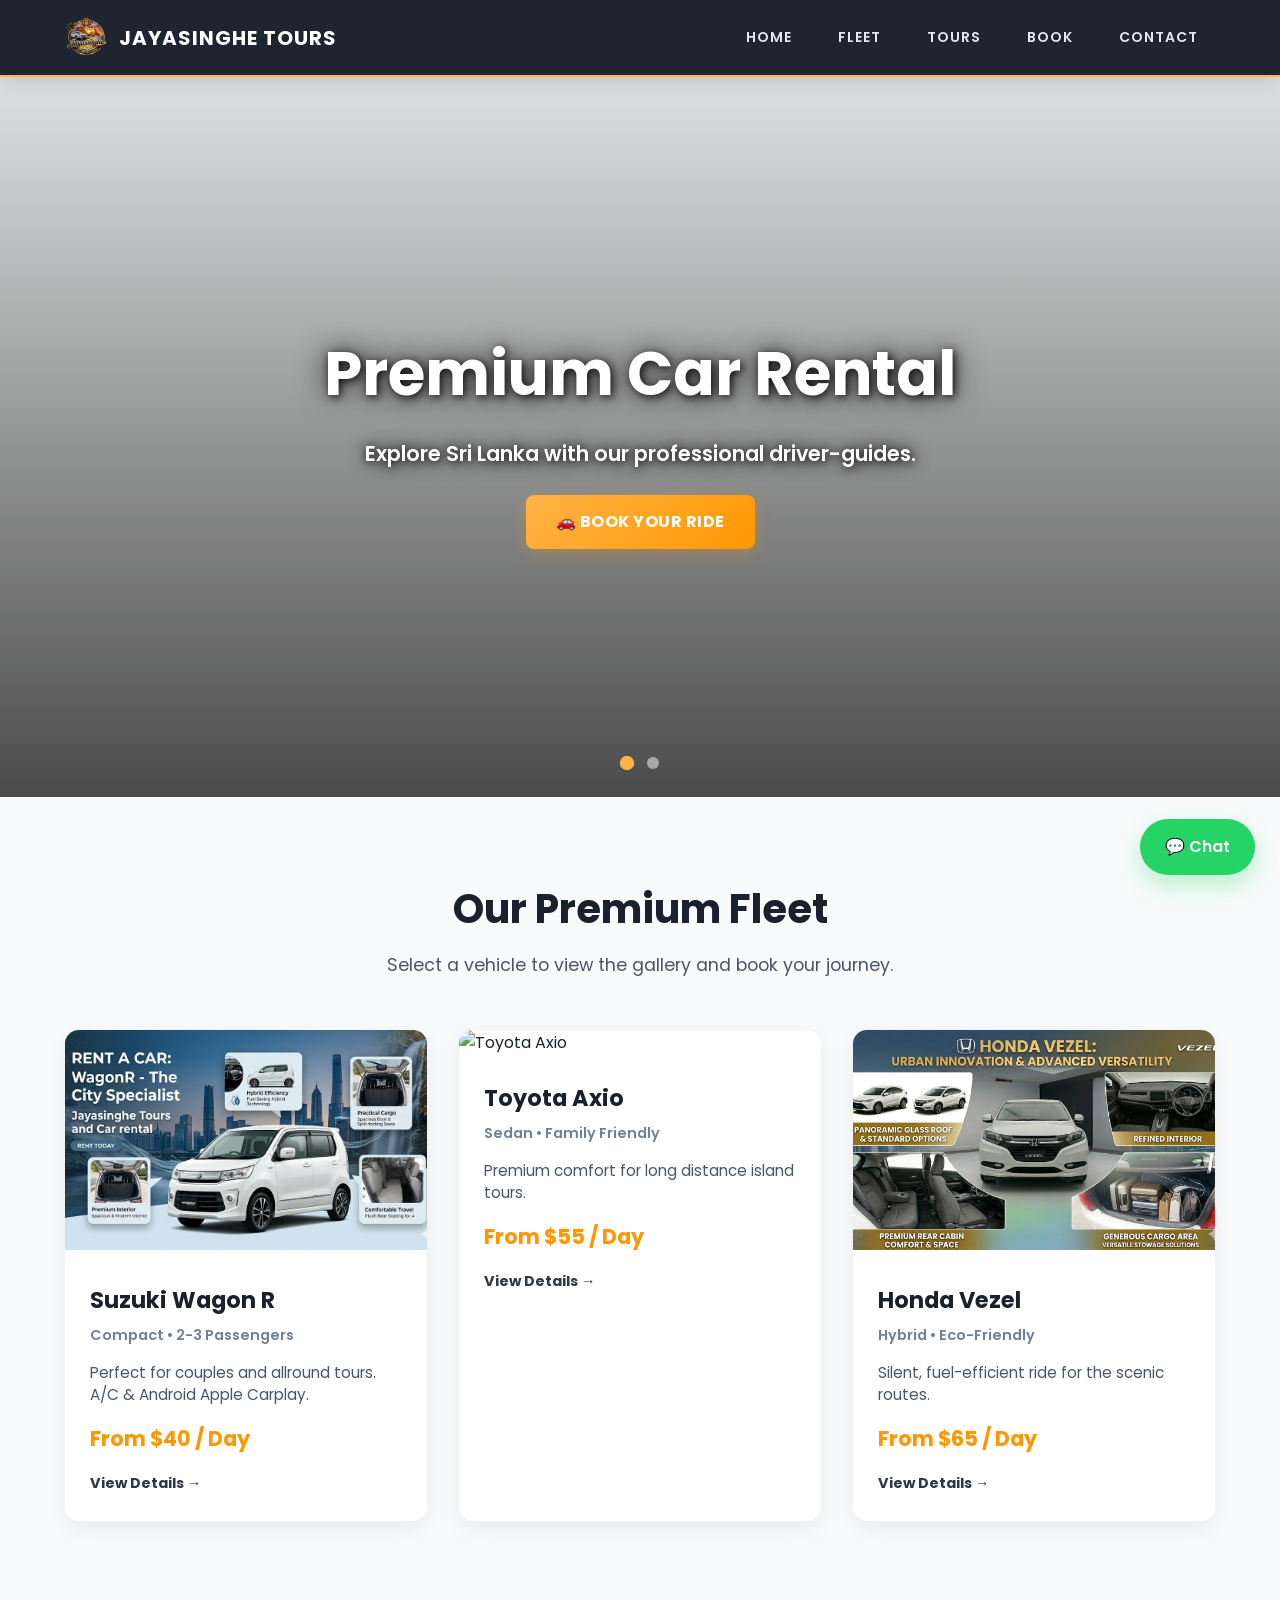
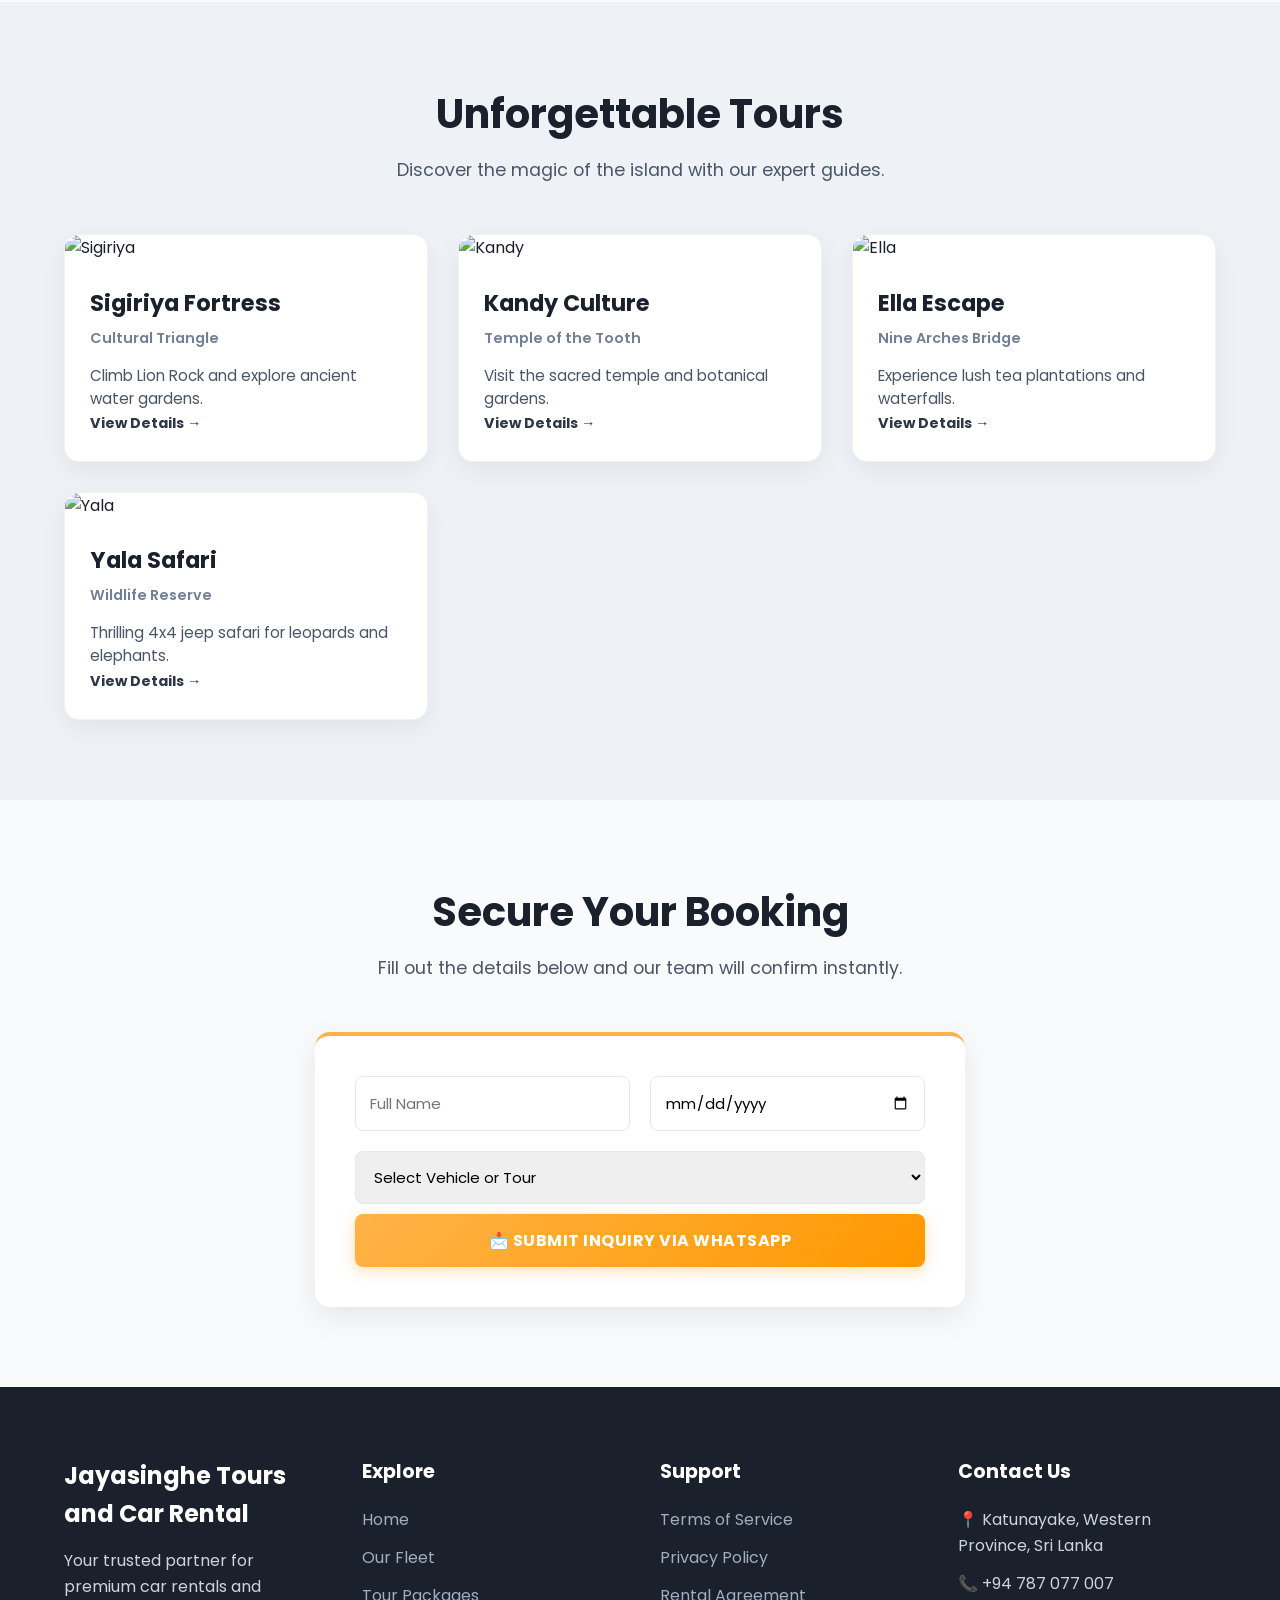
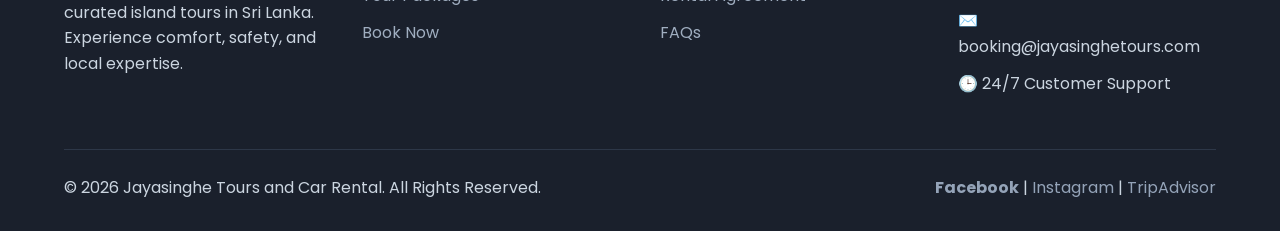
==== index.html @ 0a2d0888 "Update index.html" ====
<!DOCTYPE html>
<html lang="en">

<head>
  <meta charset="UTF-8">
  <meta name="viewport" content="width=device-width, initial-scale=1.0">
  <meta name="keywords" content="Car rental, Rent a Car Srilanka, Sri Lanka car rental, tours, Sigiriya, Kandy, Ella">
  <meta name="author" content="Jayasinghe Tours and Car Rental">
  <meta name="robots" content="index, follow">
  <meta property="og:title" content="Jayasinghe Tours and Car Rental | Premium Service">
  <meta property="og:image" content="https://jayasinghetours.github.io/logo.png">
  <meta name="description" content="Jayasinghe Tours and Car Rental. Premium cars with driver in Sri Lanka.">
  <title>Jayasinghe Tours and Car Rental | Sri Lanka</title>
  <link rel="stylesheet" href="style.css">
  <link rel="preconnect" href="https://fonts.googleapis.com">
  <link rel="preconnect" href="https://fonts.gstatic.com" crossorigin>
  <link href="https://fonts.googleapis.com/css2?family=Poppins:wght@300;400;600;700&display=swap" rel="stylesheet">
  <link rel="preload" as="image" href="Carrentalbanner.webp">
  <link rel="icon" type="image/png" href="fav.png">
</head>

<body>

  <div id="preloader">
    <div class="loader-content">
      <div class="spinner"></div>
      <h1 class="welcome-text">Welcome to Jayasinghe Tours</h1>
    </div>
  </div>

  <nav class="navbar">
    <div class="navbar-brand">
      <img src="logo.png" alt="Jayasinghe Tours Logo">
      <h2>Jayasinghe Tours</h2>
    </div>
    <div class="hamburger" id="hamburger">
      <span></span>
      <span></span>
      <span></span>
    </div>
    <div class="nav-links" id="nav-links">
      <a href="#">Home</a>
      <a href="#cars">Fleet</a>
      <a href="#tours">Tours</a>
      <a href="#booking">Book</a>
      <a href="#contact">Contact</a>
    </div>
  </nav>

  <header class="hero-slider">
    <div class="slide active-slide"
      style="background-image: url('https://www.jayasinghetours.com/Carrentalbanner.webp');">
      <div class="slide-content">
        <h1>Premium Car Rental</h1>
        <p>Explore Sri Lanka with our professional driver-guides.</p>
        <a href="#booking" class="hero-btn">🚗 Book Your Ride</a>
      </div>
    </div>
    <div class="slide" style="background-image: url('banner1.webp');">
      <div class="slide-content">
        <h1>Unforgettable Tours</h1>
        <p>Sigiriya, Kandy, Ella & Yala Safaris</p>
        <a href="#tours" class="hero-btn">🏝️ View Tours</a>
      </div>
    </div>
    <div class="dots-container">
      <span class="dot active-dot" onclick="currentSlide(0)"></span>
      <span class="dot" onclick="currentSlide(1)"></span>
    </div>
  </header>

  <section class="section" id="cars">
    <div class="section-header reveal">
      <h2>Our Premium Fleet</h2>
      <p>Select a vehicle to view the gallery and book your journey.</p>
    </div>

    <div class="cards-grid">
      <div class="horizontal-card reveal" onclick="openModal('wagonr')">
        <img src="wagon r.jpg" alt="Suzuki Wagon R" loading="lazy">
        <div class="card-content">
          <h3>Suzuki Wagon R</h3>
          <p class="subtitle">Compact • 2-3 Passengers</p>
          <p class="desc">Perfect for couples and allround tours. A/C & Android Apple Carplay.</p>
          <div class="price">From $40 / Day</div>
          <span class="view-btn">View Details &rarr;</span>
        </div>
      </div>

      <div class="horizontal-card reveal" onclick="openModal('axio')">
        <img src="axio.jpg" alt="Toyota Axio" loading="lazy">
        <div class="card-content">
          <h3>Toyota Axio</h3>
          <p class="subtitle">Sedan • Family Friendly</p>
          <p class="desc">Premium comfort for long distance island tours.</p>
          <div class="price">From $55 / Day</div>
          <span class="view-btn">View Details &rarr;</span>
        </div>
      </div>

      <div class="horizontal-card reveal" onclick="openModal('vezel')">
        <img src="1774208756238.webp" alt="Honda Vezel" loading="lazy">
        <div class="card-content">
          <h3>Honda Vezel</h3>
          <p class="subtitle">Hybrid • Eco-Friendly</p>
          <p class="desc">Silent, fuel-efficient ride for the scenic routes.</p>
          <div class="price">From $65 / Day</div>
          <span class="view-btn">View Details &rarr;</span>
        </div>
      </div>
    </div>
  </section>

  <section class="section" id="tours" style="background: #eef2f7;">
    <div class="section-header reveal">
      <h2>Unforgettable Tours</h2>
      <p>Discover the magic of the island with our expert guides.</p>
    </div>

    <div class="cards-grid">
      <div class="horizontal-card reveal" onclick="openModal('sigiriya')">
        <img src="https://images.unsplash.com/photo-1588598198321-97368dcf0456?q=80&w=800&auto=format&fit=crop"
          alt="Sigiriya">
        <div class="card-content">
          <h3>Sigiriya Fortress</h3>
          <p class="subtitle">Cultural Triangle</p>
          <p class="desc">Climb Lion Rock and explore ancient water gardens.</p>
          <span class="view-btn">View Details &rarr;</span>
        </div>
      </div>

      <div class="horizontal-card reveal" onclick="openModal('kandy')">
        <img src="https://images.unsplash.com/photo-1587595431973-160d0d94add1?q=80&w=800&auto=format&fit=crop"
          alt="Kandy">
        <div class="card-content">
          <h3>Kandy Culture</h3>
          <p class="subtitle">Temple of the Tooth</p>
          <p class="desc">Visit the sacred temple and botanical gardens.</p>
          <span class="view-btn">View Details &rarr;</span>
        </div>
      </div>

      <div class="horizontal-card reveal" onclick="openModal('ella')">
        <img src="https://images.unsplash.com/photo-1552465011-b4e21bf6e79a?q=80&w=800&auto=format&fit=crop" alt="Ella" loading="lazy">
        <div class="card-content">
          <h3>Ella Escape</h3>
          <p class="subtitle">Nine Arches Bridge</p>
          <p class="desc">Experience lush tea plantations and waterfalls.</p>
          <span class="view-btn">View Details &rarr;</span>
        </div>
      </div>

      <div class="horizontal-card reveal" onclick="openModal('yala')">
        <img src="https://images.unsplash.com/photo-1544181093-c712fbca8073?q=80&w=800&auto=format&fit=crop" alt="Yala" loading="lazy">
        <div class="card-content">
          <h3>Yala Safari</h3>
          <p class="subtitle">Wildlife Reserve</p>
          <p class="desc">Thrilling 4x4 jeep safari for leopards and elephants.</p>
          <span class="view-btn">View Details &rarr;</span>
        </div>
      </div>
    </div>
  </section>

  <section class="section" id="booking">
    <div class="section-header reveal">
      <h2>Secure Your Booking</h2>
      <p>Fill out the details below and our team will confirm instantly.</p>
    </div>
    <div class="booking-card reveal">
      <form id="bookingForm" onsubmit="sendBooking(event)">
        <div class="form-row">
          <input type="text" id="name" placeholder="Full Name" required>
          <input type="date" id="date" required>
        </div>
        <select id="service" required>
          <option value="" disabled selected>Select Vehicle or Tour</option>
          <optgroup label="Car Rental">
            <option value="Wagon R">Suzuki Wagon R</option>
            <option value="Axio">Toyota Axio</option>
            <option value="Vezel">Honda Vezel</option>
          </optgroup>
          <optgroup label="Tour Packages">
            <option value="Sigiriya">Sigiriya Day Tour</option>
            <option value="Kandy">Kandy Cultural Tour</option>
            <option value="Ella">Ella Scenic Tour</option>
            <option value="Yala">Yala Safari Package</option>
          </optgroup>
          <optgroup label="Custom Tours">
            <option value="Custom">Send your own itinerary</option>
          </optgroup>
        </select>
        <button type="submit" class="btn-submit">📩 Submit Inquiry via WhatsApp</button>
      </form>
    </div>
  </section>

  <footer class="premium-footer" id="contact">
    <div class="footer-grid">
      <div class="footer-brand">
        <h3>Jayasinghe Tours and Car Rental</h3>
        <p>Your trusted partner for premium car rentals and curated island tours in Sri Lanka. Experience comfort,
          safety, and local expertise.</p>
        <!-- <p style="margin-top: 15px; font-weight: bold; color: #ffb347;">✓ Tourist Board Approved</p> -->
      </div>

      <div class="footer-links">
        <h3>Explore</h3>
        <ul>
          <li><a href="#">Home</a></li>
          <li><a href="#cars">Our Fleet</a></li>
          <li><a href="#tours">Tour Packages</a></li>
          <li><a href="#booking">Book Now</a></li>
        </ul>
      </div>

      <div class="footer-links">
        <h3>Support</h3>
        <ul>
          <li><a href="terms.html">Terms of Service</a></li>
          <li><a href="privacy.html">Privacy Policy</a></li>
          <li><a href="rental-agreement.html">Rental Agreement</a></li>
          <li><a href="faq.html">FAQs</a></li>
        </ul>
      </div>

      <div class="footer-contact">
        <h3>Contact Us</h3>
        <ul>
          <li>📍 Katunayake, Western Province, Sri Lanka</li>
          <li>📞 +94 787 077 007</li>
          <li>✉️ booking@jayasinghetours.com</li>
          <li>🕒 24/7 Customer Support</li>
        </ul>
      </div>
    </div>

    <div class="footer-bottom">
      <div class="copyright">&copy; 2026 Jayasinghe Tours and Car Rental. All Rights Reserved.</div>
      <div class="social-links">
        <a href="https://www.facebook.com/JayasingheTour/" target="_blank" rel="noopener noreferrer"
          style="color:#94a3b8; text-decoration:none; font-weight:bold;">Facebook</a> |
        <a href="#" style="color:#94a3b8; text-decoration:none;">Instagram</a> |
        <a href="#" style="color:#94a3b8; text-decoration:none;">TripAdvisor</a>
      </div>
    </div>
  </footer>

  <div id="wagonr" class="modal">
    <div class="modal-content">
      <span class="close" onclick="closeModal('wagonr')">&times;</span>
      <div class="modal-slider">
        <div class="modal-track" id="track-wagonr">
           <img src="wagonr1.jpg" alt="Wagon R Side" loading="lazy">
          <img src="wagon r.jpg" alt="Wagon R Front" loading="lazy">
          <img src="wagonr01.jpg" alt="Wagon R Side" loading="lazy">
          <img src="https://images.unsplash.com/photo-1609521263047-f8f2052933a4?q=80&w=800&auto=format&fit=crop"
            alt="Wagon R Interior">
        </div>
        <button class="slider-btn left" onclick="moveModalGallery('wagonr', -1)">&#10094;</button>
        <button class="slider-btn right" onclick="moveModalGallery('wagonr', 1)">&#10095;</button>
      </div>
      <h2>Suzuki Wagon R</h2>
      <ul class="modal-features">
        <li>🛣️ <strong>Unlimited Mileage</strong></li>
        <li>🛡️ <strong>Safety Vehicle</strong> (A/C, Airbags)</li>
        <li>👥 <strong>Ideal for 2 Persons</strong></li>
        <li>🧳 <strong>Space for 2-3 Luggage bags</strong></li>
        <li>👨‍✈️ <strong>Android auto and Apple carplay Support</strong></li>
      </ul>
      <a href="https://wa.me/94787077007?text=Hi,%20I%20want%20to%20book%20the%20Suzuki%20Wagon%20R"
        class="hero-btn">Book on WhatsApp</a>
    </div>
  </div>

  <div id="axio" class="modal">
    <div class="modal-content">
      <span class="close" onclick="closeModal('axio')">&times;</span>
      <div class="modal-slider">
        <div class="modal-track" id="track-axio">
          <img src="axio.jpg" alt="Axio Front" loading="lazy">
          <img src="https://images.unsplash.com/photo-1621021544264-0218d6e9ae29?q=80&w=800&auto=format&fit=crop"
            alt="Axio Side">
        </div>
        <button class="slider-btn left" onclick="moveModalGallery('axio', -1)">&#10094;</button>
        <button class="slider-btn right" onclick="moveModalGallery('axio', 1)">&#10095;</button>
      </div>
      <h2>Toyota Axio</h2>
      <ul class="modal-features">
        <li>🛣️ <strong>Unlimited Mileage</strong></li>
        <li>❄️ <strong>Premium Sedan Comfort</strong></li>
        <li>👥 <strong>Ideal for 3-4 Persons</strong></li>
        <li>🧳 <strong>Space for 3-4 Luggage bags</strong></li>
        <li>👨‍✈️ <strong>Blutooth Music Player Included</strong></li>
      </ul>
      <a href="https://wa.me/94787077007?text=Hi,%20I%20want%20to%20book%20the%20Toyota%20Axio" class="hero-btn">Book on
        WhatsApp</a>
    </div>
  </div>

  <div id="vezel" class="modal">
    <div class="modal-content">
      <span class="close" onclick="closeModal('vezel')">&times;</span>
      <div class="modal-slider">
        <div class="modal-track" id="track-vezel">
          <img src="1774208756238.webp" alt="Vezel Front" loading="lazy">
        </div>
        <button class="slider-btn left" onclick="moveModalGallery('vezel', -1)">&#10094;</button>
        <button class="slider-btn right" onclick="moveModalGallery('vezel', 1)">&#10095;</button>
      </div>
      <h2>Honda Vezel Hybrid</h2>
      <ul class="modal-features">
        <li>🛣️ <strong>Unlimited Mileage</strong></li>
        <li>🌱 <strong>Eco-Friendly Hybrid Technology</strong></li>
        <li>👥 <strong>Ideal for 2-3 Persons</strong></li>
        <li>🧳 <strong>Space for 2-3 Luggage bags</strong></li>
        <li>👨‍✈️ <strong>English-Speaking Driver Included</strong></li>
      </ul>
      <a href="https://wa.me/94787077007?text=Hi,%20I%20want%20to%20book%20the%20Honda%20Vezel" class="hero-btn">Book on WhatsApp</a>
    </div>
  </div>

  <div id="sigiriya" class="modal">
    <div class="modal-content">
      <span class="close" onclick="closeModal('sigiriya')">&times;</span>
      <div class="modal-slider">
        <div class="modal-track" id="track-sigiriya">
          <img src="https://images.unsplash.com/photo-1588598198321-97368dcf0456?q=80&w=800&auto=format&fit=crop"
            alt="Sigiriya Rock">
          <img src="https://images.unsplash.com/photo-1591002600495-7f5c6c2b6c0d?q=80&w=800&auto=format&fit=crop"
            alt="Sigiriya View">
        </div>
        <button class="slider-btn left" onclick="moveModalGallery('sigiriya', -1)">&#10094;</button>
        <button class="slider-btn right" onclick="moveModalGallery('sigiriya', 1)">&#10095;</button>
      </div>
      <h2>Sigiriya Fortress Tour</h2>
      <ul class="modal-features">
        <li>🧗‍♂️ <strong>Climb the ancient Lion Rock</strong></li>
        <li>🏛️ <strong>Explore the Royal Water Gardens</strong></li>
        <li>🚙 <strong>Comfortable A/C Transport</strong></li>
        <li>🗺️ <strong>Local Guide Assistance</strong></li>
        <li>💧 <strong>Complimentary Bottled Water</strong></li>
      </ul>
      <a href="https://wa.me/94787077007?text=Hi,%20I%20want%20to%20book%20the%20Sigiriya%20Tour"
        class="hero-btn">Inquire on WhatsApp</a>
    </div>
  </div>

  <div id="kandy" class="modal">
    <div class="modal-content">
      <span class="close" onclick="closeModal('kandy')">&times;</span>
      <div class="modal-slider">
        <div class="modal-track" id="track-kandy">
          <img src="https://images.unsplash.com/photo-1587595431973-160d0d94add1?q=80&w=800&auto=format&fit=crop"
            alt="Kandy Temple">
          <img src="https://images.unsplash.com/photo-1623931233765-8c3d5ad6b815?q=80&w=800&auto=format&fit=crop"
            alt="Kandy Dance">
        </div>
        <button class="slider-btn left" onclick="moveModalGallery('kandy', -1)">&#10094;</button>
        <button class="slider-btn right" onclick="moveModalGallery('kandy', 1)">&#10095;</button>
      </div>
      <h2>Kandy Cultural Tour</h2>
      <ul class="modal-features">
        <li>🛕 <strong>Visit Temple of the Tooth Relic</strong></li>
        <li>🌳 <strong>Peradeniya Botanical Gardens</strong></li>
        <li>🎭 <strong>Traditional Fire & Dance Show</strong></li>
        <li>🚙 <strong>Comfortable A/C Transport</strong></li>
        <li>📸 <strong>Scenic Viewpoint Stops</strong></li>
      </ul>
      <a href="https://wa.me/94787077007?text=Hi,%20I%20want%20to%20book%20the%20Kandy%20Tour" class="hero-btn">Inquire
        on WhatsApp</a>
    </div>
  </div>

  <div id="ella" class="modal">
    <div class="modal-content">
      <span class="close" onclick="closeModal('ella')">&times;</span>
      <div class="modal-slider">
        <div class="modal-track" id="track-ella">
          <img src="https://images.unsplash.com/photo-1552465011-b4e21bf6e79a?q=80&w=800&auto=format&fit=crop"
            alt="Ella Train">
          <img src="https://images.unsplash.com/photo-1589802829985-817e6a4c1e9f?q=80&w=800&auto=format&fit=crop"
            alt="Ella Tea">
        </div>
        <button class="slider-btn left" onclick="moveModalGallery('ella', -1)">&#10094;</button>
        <button class="slider-btn right" onclick="moveModalGallery('ella', 1)">&#10095;</button>
      </div>
      <h2>Ella Scenic Escape</h2>
      <ul class="modal-features">
        <li>🚂 <strong>Visit the Nine Arches Bridge</strong></li>
        <li>⛰️ <strong>Hike to Little Adam's Peak</strong></li>
        <li>🍃 <strong>Explore Lush Tea Plantations</strong></li>
        <li>🌊 <strong>Stop at Ravana Waterfalls</strong></li>
        <li>🚙 <strong>Comfortable A/C Transport</strong></li>
      </ul>
      <a href="https://wa.me/94787077007?text=Hi,%20I%20want%20to%20book%20the%20Ella%20Tour" class="hero-btn">Inquire
        on WhatsApp</a>
    </div>
  </div>

  <div id="yala" class="modal">
    <div class="modal-content">
      <span class="close" onclick="closeModal('yala')">&times;</span>
      <div class="modal-slider">
        <div class="modal-track" id="track-yala">
          <img src="https://images.unsplash.com/photo-1544181093-c712fbca8073?q=80&w=800&auto=format&fit=crop"
            alt="Yala Leopard">
          <img src="https://images.unsplash.com/photo-1582969352841-5b6b5b5b5b5b?q=80&w=800&auto=format&fit=crop"
            alt="Yala Jeep">
        </div>
        <button class="slider-btn left" onclick="moveModalGallery('yala', -1)">&#10094;</button>
        <button class="slider-btn right" onclick="moveModalGallery('yala', 1)">&#10095;</button>
      </div>
      <h2>Yala Wildlife Safari</h2>
      <ul class="modal-features">
        <li>🐆 <strong>Spot Wild Leopards & Elephants</strong></li>
        <li>🚙 <strong>Private 4x4 Safari Jeep Included</strong></li>
        <li>🧭 <strong>Expert Wildlife Tracker</strong></li>
        <li>🦅 <strong>Perfect for Bird & Nature Photography</strong></li>
        <li>🗺️ <strong>Transport to and from the Park</strong></li>
      </ul>
      <a href="https://wa.me/94787077007?text=Hi,%20I%20want%20to%20book%20the%20Yala%20Safari" class="hero-btn">Inquire
        on WhatsApp</a>
    </div>
  </div>

  <a href="https://wa.me/94787077007" class="whatsapp-float">💬 Chat</a>
  <script src="script.js" defer></script>
</body>

</html>
---- style.css ----
/* ========================================= */
/* 1. GOOGLE FONTS & BASE SETUP              */
/* ========================================= */
@import url('https://fonts.googleapis.com/css2?family=Poppins:wght@300;400;600;700&display=swap');

* { 
    box-sizing: border-box; 
    margin: 0; 
    padding: 0; 
    font-family: 'Poppins', sans-serif; 
}
html { scroll-behavior: smooth; }
body { background: #f9fafb; color: #1a202c; line-height: 1.6; }

/* ========================================= */
/* 2. PRELOADER                              */
/* ========================================= */
#preloader { position: fixed; top: 0; left: 0; width: 100%; height: 100%; background: #ffffff; display: flex; justify-content: center; align-items: center; z-index: 9999; transition: opacity 0.5s ease; pointer-events: none; }
.spinner { width: 50px; height: 50px; border: 5px solid #f3f3f3; border-top: 5px solid #ffb347; border-radius: 50%; animation: spin 1s linear infinite; margin: 0 auto; }
.welcome-text { color: #1a202c; font-size: 24px; margin-top: 20px; animation: pulse 1.5s infinite; text-align: center; font-weight: 600; }
@keyframes spin { 0% { transform: rotate(0deg); } 100% { transform: rotate(360deg); } }
@keyframes pulse { 0% { opacity: 0.6; } 50% { opacity: 1; } 100% { opacity: 0.6; } }

/* ========================================= */
/* 3. PREMIUM NAVBAR                         */
/* ========================================= */
.navbar {
    display: flex; justify-content: space-between; align-items: center; 
    background: rgba(26, 32, 44, 0.98); 
    backdrop-filter: blur(10px);
    box-shadow: 0 4px 20px rgba(0,0,0,0.15);
    padding: 15px 5%;
    border-bottom: 2px solid #ffb347;
    position: sticky; top: 0; z-index: 1000;
}
.navbar-brand { display: flex; align-items: center; gap: 10px; }
.navbar-brand img { height: 45px; }
.navbar-brand h2 { font-size: 20px; color: #ffffff; letter-spacing: 1px; text-transform: uppercase; }
.nav-links { display: flex; align-items: center; }
.nav-links a {
    color: #e2e8f0; font-weight: 600; text-transform: uppercase; font-size: 14px; letter-spacing: 1px;
    padding: 8px 18px; border-radius: 20px; text-decoration: none; margin-left: 10px; transition: all 0.3s ease;
}
.nav-links a:hover {
    color: #1a202c; background: #ffb347; transform: translateY(-2px); box-shadow: 0 4px 10px rgba(255, 179, 71, 0.4);
}
.hamburger { display: none; cursor: pointer; }
.hamburger span { display: block; width: 25px; height: 3px; background: #ffffff; margin: 5px 0; transition: 0.3s; }

/* ========================================= */
/* 4. HERO SLIDER & TEXT EFFECT              */
/* ========================================= */
.hero-slider { height: 80vh; position: relative; overflow: hidden; }
.slide { position: absolute; width: 100%; height: 100%; background-size: cover; background-position: center; display: flex; align-items: center; justify-content: center; opacity: 0; transition: opacity 1s ease-in-out; }
.active-slide { opacity: 1; z-index: 1; }

/* Dark gradient from bottom so text is readable without a box */
.slide::before {
    content: ""; position: absolute; top: 0; left: 0; width: 100%; height: 100%;
    background: linear-gradient(to bottom, rgba(0,0,0,0.1) 0%, rgba(0,0,0,0.7) 100%);
    z-index: 0;
}

.slide-content { text-align: center; color: #fff; width: 100%; padding: 0 20px; z-index: 2; position: relative; }
.slide-content h1 { font-size: 3.8rem; font-weight: 700; margin-bottom: 15px; text-shadow: 2px 2px 10px rgba(0,0,0,0.9), 0 0 30px rgba(0,0,0,0.8); }
.slide-content p { font-size: 1.3rem; font-weight: 600; margin-bottom: 25px; text-shadow: 1px 1px 8px rgba(0,0,0,0.9), 0 0 20px rgba(0,0,0,0.8); }

.dots-container { position: absolute; bottom: 20px; width: 100%; text-align: center; z-index: 10; }
.dot { display: inline-block; width: 12px; height: 12px; margin: 0 5px; background: rgba(255,255,255,0.5); border-radius: 50%; cursor: pointer; transition: 0.3s; }
.active-dot { background: #ffb347; transform: scale(1.2); }

/* Premium Buttons */
.hero-btn, .btn-submit {
    display: inline-block; padding: 14px 30px; border-radius: 8px; font-weight: 700; text-decoration: none; cursor: pointer;
    background: linear-gradient(135deg, #ffb347 0%, #ff9800 100%);
    box-shadow: 0 4px 15px rgba(255, 152, 0, 0.3); border: none; color: #fff; transition: all 0.3s ease; text-transform: uppercase; letter-spacing: 0.5px;
}
.hero-btn:hover, .btn-submit:hover { transform: scale(1.05) translateY(-2px); box-shadow: 0 8px 25px rgba(255, 152, 0, 0.5); }

/* ========================================= */
/* 5. SECTIONS & CARDS                       */
/* ========================================= */
.section { padding: 80px 5%; }
.section-header { text-align: center; margin-bottom: 50px; }
.section-header h2 { font-size: 2.5rem; color: #1a202c; margin-bottom: 10px; }
.section-header p { color: #4a5568; font-size: 1.1rem; }

.cards-grid { display: grid; grid-template-columns: repeat(auto-fit, minmax(300px, 1fr)); gap: 30px; }
.horizontal-card { 
    background: #fff; border-radius: 15px; overflow: hidden; cursor: pointer;
    border: 1px solid rgba(0,0,0,0.05); box-shadow: 0 8px 25px rgba(0,0,0,0.06);
    transition: all 0.4s cubic-bezier(0.175, 0.885, 0.32, 1.275);
}
.horizontal-card:hover { transform: translateY(-12px); box-shadow: 0 15px 35px rgba(255, 179, 71, 0.15); border-color: #ffb347; }
.horizontal-card img { width: 100%; height: 220px; object-fit: cover; }
.card-content { padding: 25px; }
.card-content h3 { font-size: 1.4rem; color: #1a202c; margin-bottom: 5px; }
.subtitle { color: #718096; font-size: 0.9rem; margin-bottom: 15px; font-weight: 600; }
.desc { color: #4a5568; font-size: 0.95rem; line-height: 1.5; }
.price { color: #ff9800; font-weight: 700; font-size: 1.3rem; margin: 15px 0; }
.view-btn { display: inline-block; color: #2d3748; font-weight: 700; font-size: 0.9rem; transition: 0.3s; }
.horizontal-card:hover .view-btn { color: #ff9800; padding-left: 5px; }

/* ========================================= */
/* 6. BOOKING FORM & FOOTER                  */
/* ========================================= */
.booking-card { background: #fff; padding: 40px; border-radius: 15px; box-shadow: 0 10px 30px rgba(0,0,0,0.08); max-width: 650px; margin: 0 auto; border-top: 4px solid #ffb347; }
.form-row { display: grid; grid-template-columns: 1fr 1fr; gap: 20px; margin-bottom: 20px; }
input, select { width: 100%; padding: 14px; border: 1px solid #e2e8f0; border-radius: 8px; font-size: 15px; outline: none; transition: 0.3s; }
input:focus, select:focus { border-color: #ffb347; box-shadow: 0 0 0 3px rgba(255,179,71,0.2); }
.btn-submit { width: 100%; margin-top: 10px; font-size: 16px; }

.premium-footer { background: #1a202c; color: #cbd5e0; padding: 70px 5% 30px; }
.footer-grid { display: grid; grid-template-columns: repeat(auto-fit, minmax(250px, 1fr)); gap: 40px; margin-bottom: 40px; }
.footer-brand h3 { color: #fff; font-size: 1.5rem; margin-bottom: 15px; }
.footer-links h3, .footer-contact h3 { color: #fff; margin-bottom: 20px; font-size: 1.2rem; }
.footer-links ul, .footer-contact ul { list-style: none; }
.footer-links li, .footer-contact li { margin-bottom: 12px; }
.footer-links a { color: #a0aec0; text-decoration: none; transition: 0.3s; }
.footer-links a:hover { color: #ffb347; padding-left: 5px; }
.footer-bottom { border-top: 1px solid #2d3748; padding-top: 25px; display: flex; justify-content: space-between; align-items: center; flex-wrap: wrap; }

/* ========================================= */
/* 7. MODALS (POPUPS)                        */
/* ========================================= */
.modal { display: none; position: fixed; z-index: 2000; top: 0; left: 0; width: 100%; height: 100%; background: rgba(15, 23, 42, 0.9); overflow-y: auto; backdrop-filter: blur(5px); }
.modal-content { background: #fff; margin: 5% auto; padding: 30px; width: 90%; max-width: 800px; border-radius: 20px; position: relative; box-shadow: 0 25px 50px -12px rgba(0, 0, 0, 0.5); }
.close { position: absolute; right: 25px; top: 15px; font-size: 35px; font-weight: bold; cursor: pointer; z-index: 100; color: #4a5568; transition: 0.3s; }
.close:hover { color: #e53e3e; transform: scale(1.1); }
.modal-slider { position: relative; overflow: hidden; margin-bottom: 25px; border-radius: 12px; }
.modal-track { display: flex; transition: transform 0.4s ease-in-out; }
.modal-track img { width: 100%; flex-shrink: 0; object-fit: cover; max-height: 450px; border-radius: 12px; }
.slider-btn { position: absolute; top: 50%; transform: translateY(-50%); background: rgba(0,0,0,0.6); color: white; border: none; padding: 15px 20px; cursor: pointer; font-size: 20px; border-radius: 50%; z-index: 10; transition: 0.3s; backdrop-filter: blur(4px); }
.slider-btn.left { left: 15px; }
.slider-btn.right { right: 15px; }
.slider-btn:hover { background: #ffb347; }
.modal h2 { font-size: 2rem; color: #1a202c; margin-bottom: 15px; }
.modal-features { list-style: none; margin: 20px 0 30px 0; }
.modal-features li { margin-bottom: 12px; font-size: 1.1rem; color: #4a5568; display: flex; align-items: center; gap: 10px; }

/* WhatsApp Float */
.whatsapp-float { position: fixed; bottom: 25px; right: 25px; background: #25d366; color: #fff; padding: 15px 25px; border-radius: 50px; text-decoration: none; font-weight: 600; z-index: 1000; box-shadow: 0 10px 25px rgba(37, 211, 102, 0.3); transition: 0.3s; display: flex; align-items: center; gap: 8px; }
.whatsapp-float:hover { transform: translateY(-5px); box-shadow: 0 15px 30px rgba(37, 211, 102, 0.4); }

/* ========================================= */
/* 8. MOBILE RESPONSIVE FIXES                */
/* ========================================= */
@media screen and (max-width: 768px) {
    .hero-slider { height: 60vh; } 
    .slide-content h1 { font-size: 2.2rem; }
    .slide-content p { font-size: 1rem; }
    .navbar-brand h2 { font-size: 16px; }
    .nav-links { display: none; position: absolute; top: 100%; left: 0; width: 100%; background: rgba(26, 32, 44, 0.98); flex-direction: column; text-align: center; padding: 20px 0; border-bottom: 2px solid #ffb347; }
    .nav-links.active { display: flex; }
    .nav-links a { margin: 12px 0; display: inline-block; }
    .hamburger { display: block; }
    .form-row { grid-template-columns: 1fr; }
    .footer-bottom { flex-direction: column; text-align: center; gap: 15px; }
    .section { padding: 50px 5%; }
}


/* Mobile screen (768px වලට අඩු) සඳහා */
@media screen and (max-width: 768px) {
    .hero-slider, .slide {
        height: 300px !important; /* Mobile එකේදී banner එකේ උස අඩු කරන්න */
        background-size: 100% 100%; /* Image එක screen එකට fit වෙන්න */
        background-position: center;
    }

    .slide-content h1 {
        font-size: 1.8rem; /* Mobile එකේදී අකුරු ටිකක් කුඩා කරන්න */
    }

    .slide-content p {
        font-size: 1rem;
    }
}


/* Animations */
.reveal { opacity: 0; transform: translateY(40px); transition: 1s cubic-bezier(0.5, 0, 0, 1); }
.reveal.active { opacity: 1; transform: translateY(0); }
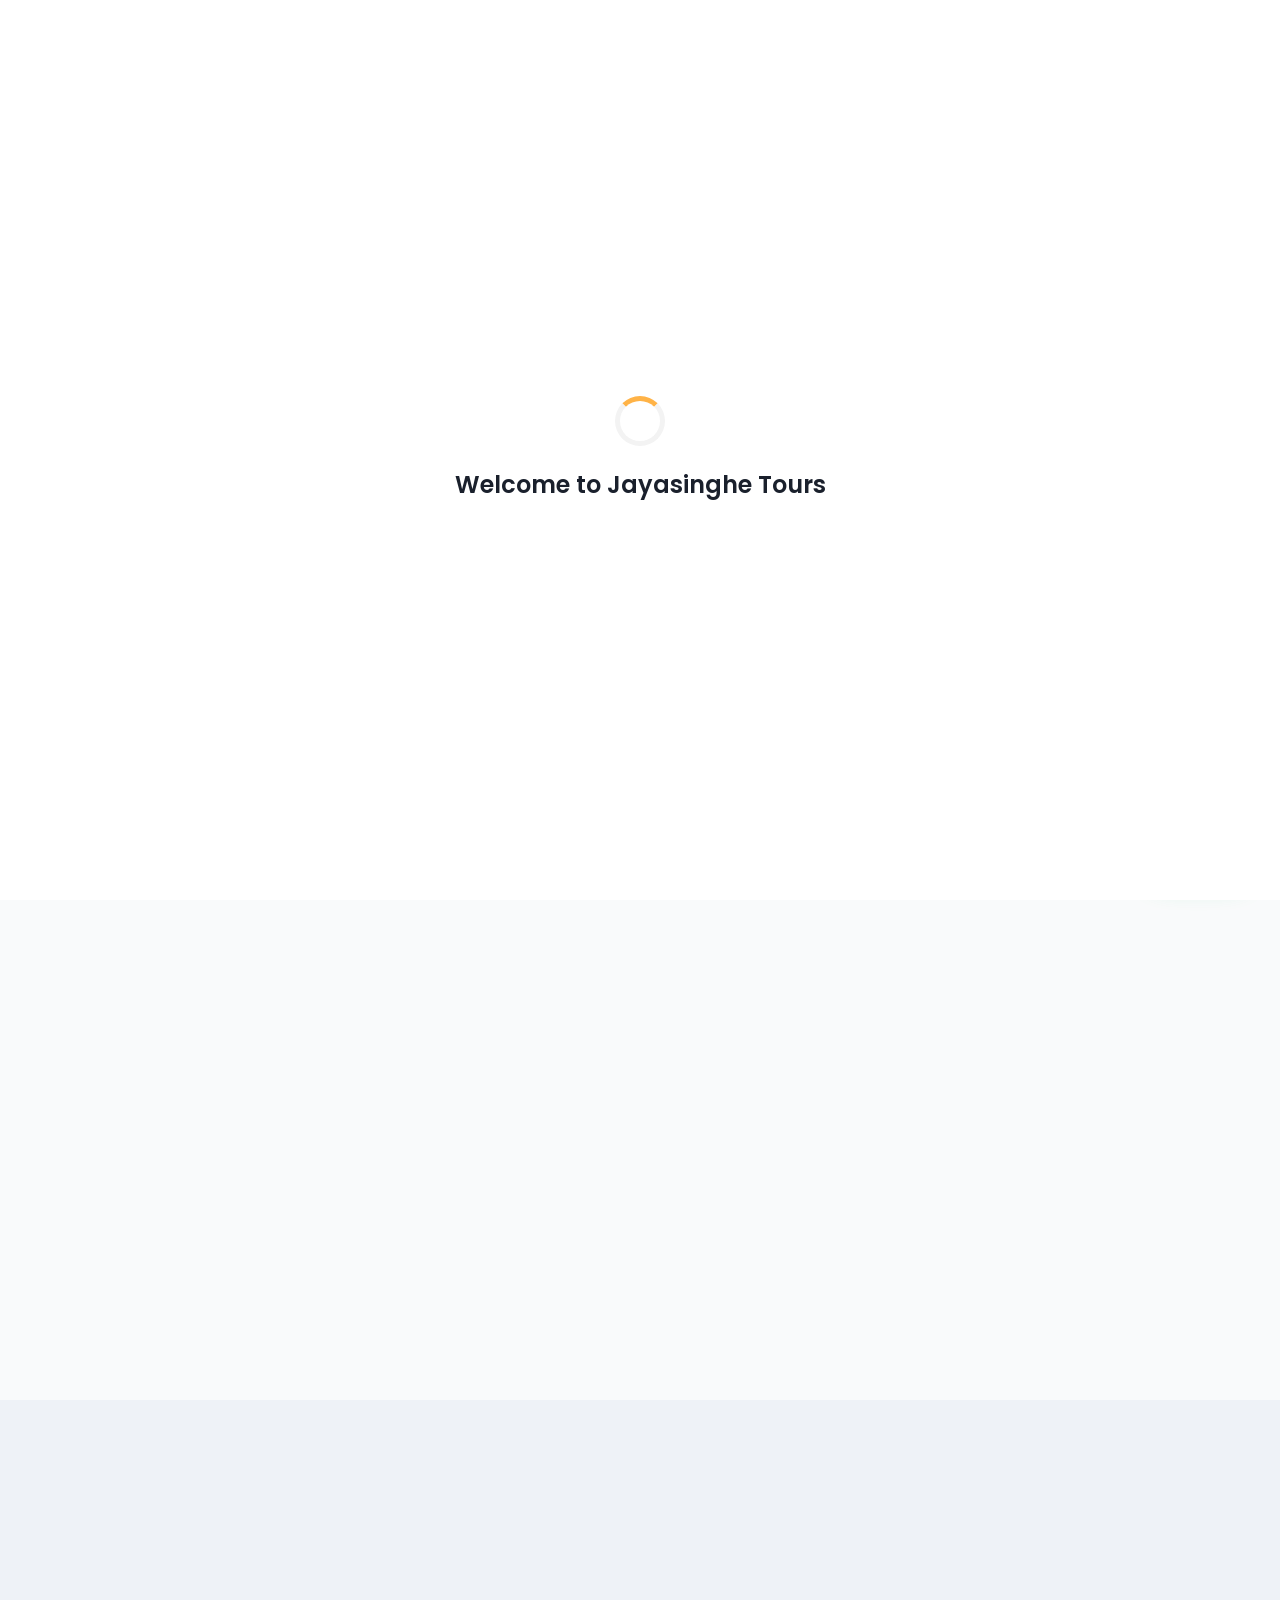
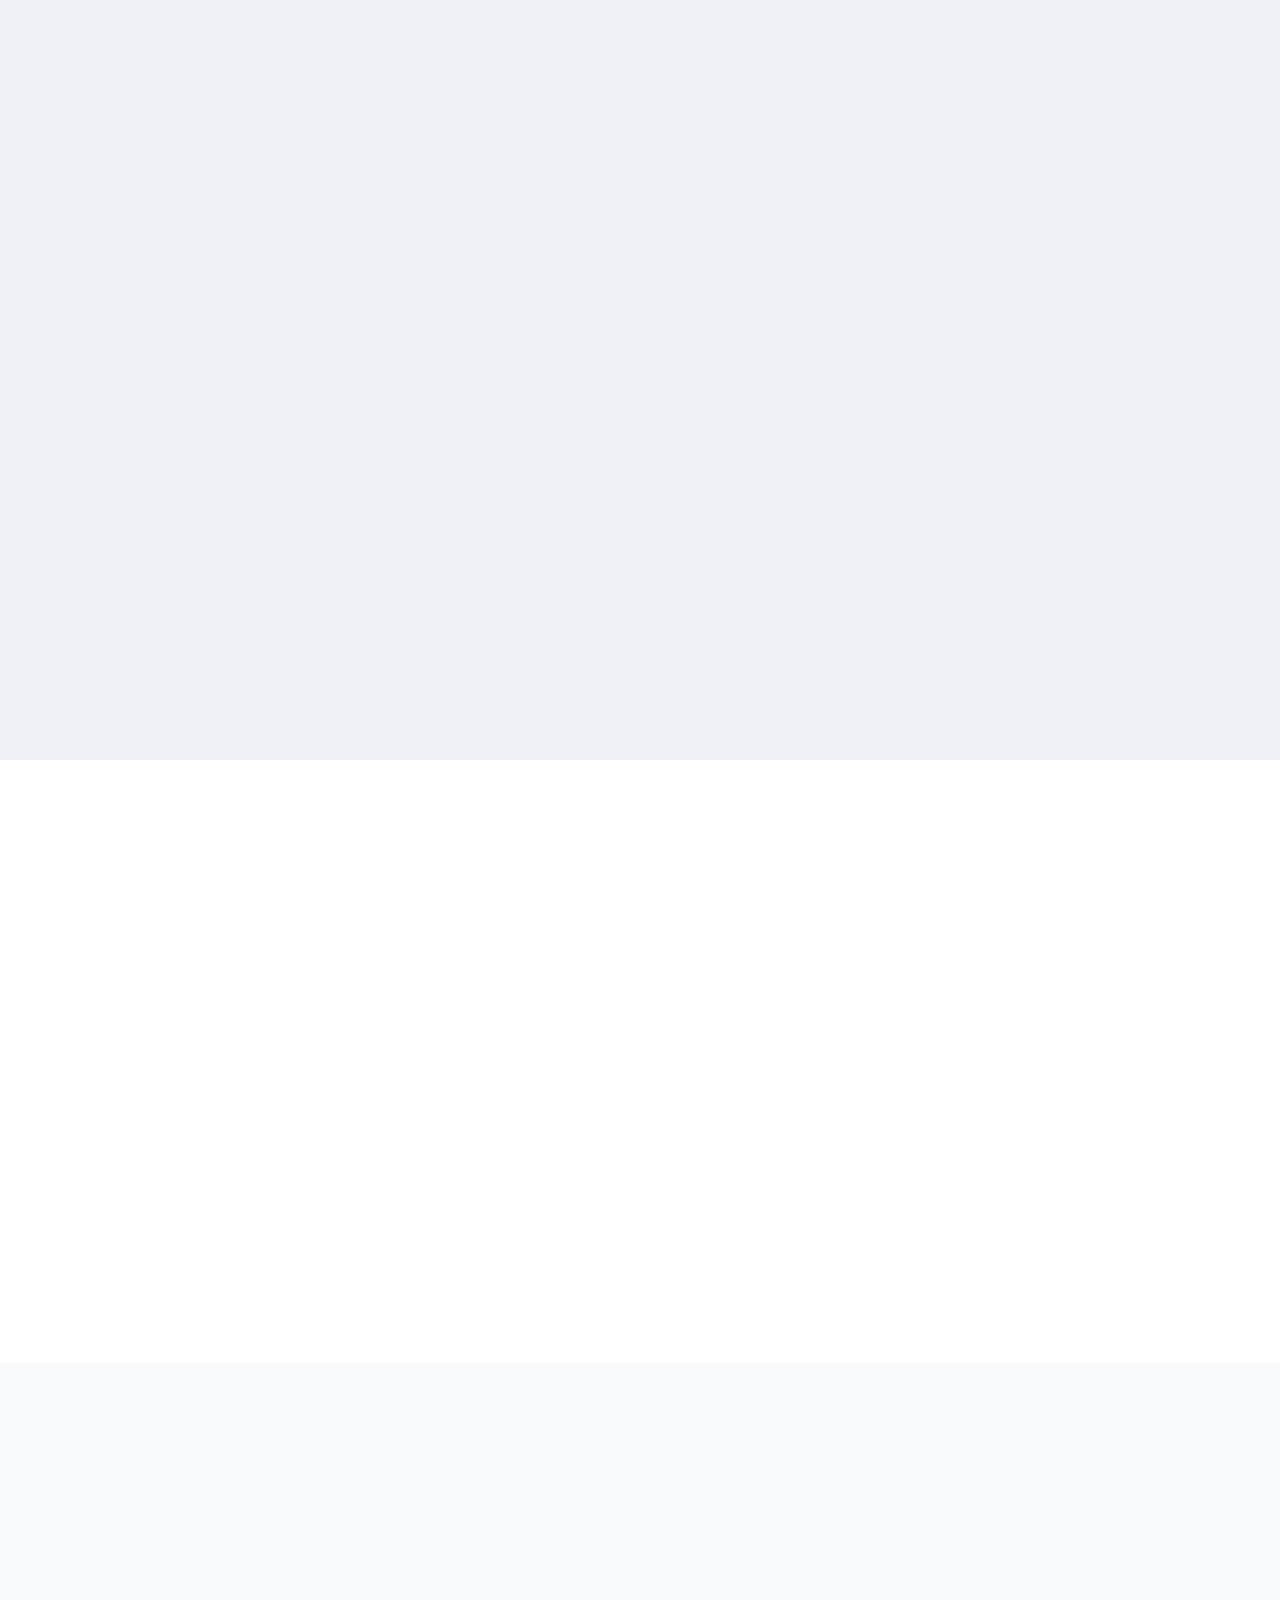
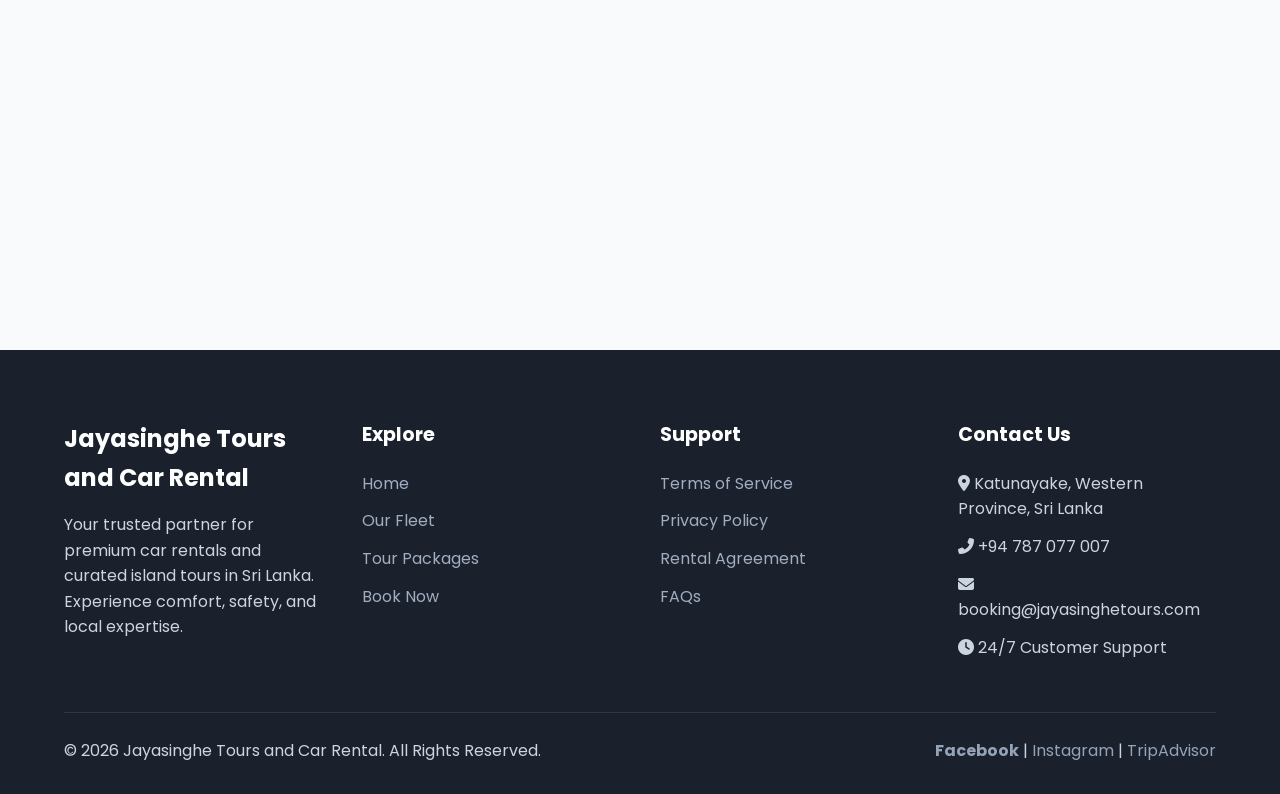
==== commit 7e827204: "Update index.html" ====
--- a/index.html
+++ b/index.html
@@ -1,431 +1,573 @@
-<!DOCTYPE html>
-<html lang="en">
-
-<head>
-  <meta charset="UTF-8">
-  <meta name="viewport" content="width=device-width, initial-scale=1.0">
-  <meta name="keywords" content="Car rental, Rent a Car Srilanka, Sri Lanka car rental, tours, Sigiriya, Kandy, Ella">
-  <meta name="author" content="Jayasinghe Tours and Car Rental">
-  <meta name="robots" content="index, follow">
-  <meta property="og:title" content="Jayasinghe Tours and Car Rental | Premium Service">
-  <meta property="og:image" content="https://jayasinghetours.github.io/logo.png">
-  <meta name="description" content="Jayasinghe Tours and Car Rental. Premium cars with driver in Sri Lanka.">
-  <title>Jayasinghe Tours and Car Rental | Sri Lanka</title>
-  <link rel="stylesheet" href="style.css">
-  <link rel="preconnect" href="https://fonts.googleapis.com">
-  <link rel="preconnect" href="https://fonts.gstatic.com" crossorigin>
-  <link href="https://fonts.googleapis.com/css2?family=Poppins:wght@300;400;600;700&display=swap" rel="stylesheet">
-  <link rel="preload" as="image" href="Carrentalbanner.webp">
-  <link rel="icon" type="image/png" href="fav.png">
-</head>
-
-<body>
-
-  <div id="preloader">
-    <div class="loader-content">
-      <div class="spinner"></div>
-      <h1 class="welcome-text">Welcome to Jayasinghe Tours</h1>
-    </div>
-  </div>
-
-  <nav class="navbar">
-    <div class="navbar-brand">
-      <img src="logo.png" alt="Jayasinghe Tours Logo">
-      <h2>Jayasinghe Tours</h2>
-    </div>
-    <div class="hamburger" id="hamburger">
-      <span></span>
-      <span></span>
-      <span></span>
-    </div>
-    <div class="nav-links" id="nav-links">
-      <a href="#">Home</a>
-      <a href="#cars">Fleet</a>
-      <a href="#tours">Tours</a>
-      <a href="#booking">Book</a>
-      <a href="#contact">Contact</a>
-    </div>
-  </nav>
-
-  <header class="hero-slider">
-    <div class="slide active-slide"
-      style="background-image: url('https://www.jayasinghetours.com/Carrentalbanner.webp');">
-      <div class="slide-content">
-        <h1>Premium Car Rental</h1>
-        <p>Explore Sri Lanka with our professional driver-guides.</p>
-        <a href="#booking" class="hero-btn">🚗 Book Your Ride</a>
-      </div>
-    </div>
-    <div class="slide" style="background-image: url('banner1.webp');">
-      <div class="slide-content">
-        <h1>Unforgettable Tours</h1>
-        <p>Sigiriya, Kandy, Ella & Yala Safaris</p>
-        <a href="#tours" class="hero-btn">🏝️ View Tours</a>
-      </div>
-    </div>
-    <div class="dots-container">
-      <span class="dot active-dot" onclick="currentSlide(0)"></span>
-      <span class="dot" onclick="currentSlide(1)"></span>
-    </div>
-  </header>
-
-  <section class="section" id="cars">
-    <div class="section-header reveal">
-      <h2>Our Premium Fleet</h2>
-      <p>Select a vehicle to view the gallery and book your journey.</p>
-    </div>
-
-    <div class="cards-grid">
-      <div class="horizontal-card reveal" onclick="openModal('wagonr')">
-        <img src="wagon r.jpg" alt="Suzuki Wagon R" loading="lazy">
-        <div class="card-content">
-          <h3>Suzuki Wagon R</h3>
-          <p class="subtitle">Compact • 2-3 Passengers</p>
-          <p class="desc">Perfect for couples and allround tours. A/C & Android Apple Carplay.</p>
-          <div class="price">From $40 / Day</div>
-          <span class="view-btn">View Details &rarr;</span>
-        </div>
-      </div>
-
-      <div class="horizontal-card reveal" onclick="openModal('axio')">
-        <img src="axio.jpg" alt="Toyota Axio" loading="lazy">
-        <div class="card-content">
-          <h3>Toyota Axio</h3>
-          <p class="subtitle">Sedan • Family Friendly</p>
-          <p class="desc">Premium comfort for long distance island tours.</p>
-          <div class="price">From $55 / Day</div>
-          <span class="view-btn">View Details &rarr;</span>
-        </div>
-      </div>
-
-      <div class="horizontal-card reveal" onclick="openModal('vezel')">
-        <img src="1774208756238.webp" alt="Honda Vezel" loading="lazy">
-        <div class="card-content">
-          <h3>Honda Vezel</h3>
-          <p class="subtitle">Hybrid • Eco-Friendly</p>
-          <p class="desc">Silent, fuel-efficient ride for the scenic routes.</p>
-          <div class="price">From $65 / Day</div>
-          <span class="view-btn">View Details &rarr;</span>
-        </div>
-      </div>
-    </div>
-  </section>
-
-  <section class="section" id="tours" style="background: #eef2f7;">
-    <div class="section-header reveal">
-      <h2>Unforgettable Tours</h2>
-      <p>Discover the magic of the island with our expert guides.</p>
-    </div>
-
-    <div class="cards-grid">
-      <div class="horizontal-card reveal" onclick="openModal('sigiriya')">
-        <img src="https://images.unsplash.com/photo-1588598198321-97368dcf0456?q=80&w=800&auto=format&fit=crop"
-          alt="Sigiriya">
-        <div class="card-content">
-          <h3>Sigiriya Fortress</h3>
-          <p class="subtitle">Cultural Triangle</p>
-          <p class="desc">Climb Lion Rock and explore ancient water gardens.</p>
-          <span class="view-btn">View Details &rarr;</span>
-        </div>
-      </div>
-
-      <div class="horizontal-card reveal" onclick="openModal('kandy')">
-        <img src="https://images.unsplash.com/photo-1587595431973-160d0d94add1?q=80&w=800&auto=format&fit=crop"
-          alt="Kandy">
-        <div class="card-content">
-          <h3>Kandy Culture</h3>
-          <p class="subtitle">Temple of the Tooth</p>
-          <p class="desc">Visit the sacred temple and botanical gardens.</p>
-          <span class="view-btn">View Details &rarr;</span>
-        </div>
-      </div>
-
-      <div class="horizontal-card reveal" onclick="openModal('ella')">
-        <img src="https://images.unsplash.com/photo-1552465011-b4e21bf6e79a?q=80&w=800&auto=format&fit=crop" alt="Ella" loading="lazy">
-        <div class="card-content">
-          <h3>Ella Escape</h3>
-          <p class="subtitle">Nine Arches Bridge</p>
-          <p class="desc">Experience lush tea plantations and waterfalls.</p>
-          <span class="view-btn">View Details &rarr;</span>
-        </div>
-      </div>
-
-      <div class="horizontal-card reveal" onclick="openModal('yala')">
-        <img src="https://images.unsplash.com/photo-1544181093-c712fbca8073?q=80&w=800&auto=format&fit=crop" alt="Yala" loading="lazy">
-        <div class="card-content">
-          <h3>Yala Safari</h3>
-          <p class="subtitle">Wildlife Reserve</p>
-          <p class="desc">Thrilling 4x4 jeep safari for leopards and elephants.</p>
-          <span class="view-btn">View Details &rarr;</span>
-        </div>
-      </div>
-    </div>
-  </section>
-
-  <section class="section" id="booking">
-    <div class="section-header reveal">
-      <h2>Secure Your Booking</h2>
-      <p>Fill out the details below and our team will confirm instantly.</p>
-    </div>
-    <div class="booking-card reveal">
-      <form id="bookingForm" onsubmit="sendBooking(event)">
-        <div class="form-row">
-          <input type="text" id="name" placeholder="Full Name" required>
-          <input type="date" id="date" required>
-        </div>
-        <select id="service" required>
-          <option value="" disabled selected>Select Vehicle or Tour</option>
-          <optgroup label="Car Rental">
-            <option value="Wagon R">Suzuki Wagon R</option>
-            <option value="Axio">Toyota Axio</option>
-            <option value="Vezel">Honda Vezel</option>
-          </optgroup>
-          <optgroup label="Tour Packages">
-            <option value="Sigiriya">Sigiriya Day Tour</option>
-            <option value="Kandy">Kandy Cultural Tour</option>
-            <option value="Ella">Ella Scenic Tour</option>
-            <option value="Yala">Yala Safari Package</option>
-          </optgroup>
-          <optgroup label="Custom Tours">
-            <option value="Custom">Send your own itinerary</option>
-          </optgroup>
-        </select>
-        <button type="submit" class="btn-submit">📩 Submit Inquiry via WhatsApp</button>
-      </form>
-    </div>
-  </section>
-
-  <footer class="premium-footer" id="contact">
-    <div class="footer-grid">
-      <div class="footer-brand">
-        <h3>Jayasinghe Tours and Car Rental</h3>
-        <p>Your trusted partner for premium car rentals and curated island tours in Sri Lanka. Experience comfort,
-          safety, and local expertise.</p>
-        <!-- <p style="margin-top: 15px; font-weight: bold; color: #ffb347;">✓ Tourist Board Approved</p> -->
-      </div>
-
-      <div class="footer-links">
-        <h3>Explore</h3>
-        <ul>
-          <li><a href="#">Home</a></li>
-          <li><a href="#cars">Our Fleet</a></li>
-          <li><a href="#tours">Tour Packages</a></li>
-          <li><a href="#booking">Book Now</a></li>
-        </ul>
-      </div>
-
-      <div class="footer-links">
-        <h3>Support</h3>
-        <ul>
-          <li><a href="terms.html">Terms of Service</a></li>
-          <li><a href="privacy.html">Privacy Policy</a></li>
-          <li><a href="rental-agreement.html">Rental Agreement</a></li>
-          <li><a href="faq.html">FAQs</a></li>
-        </ul>
-      </div>
-
-      <div class="footer-contact">
-        <h3>Contact Us</h3>
-        <ul>
-          <li>📍 Katunayake, Western Province, Sri Lanka</li>
-          <li>📞 +94 787 077 007</li>
-          <li>✉️ booking@jayasinghetours.com</li>
-          <li>🕒 24/7 Customer Support</li>
-        </ul>
-      </div>
-    </div>
-
-    <div class="footer-bottom">
-      <div class="copyright">&copy; 2026 Jayasinghe Tours and Car Rental. All Rights Reserved.</div>
-      <div class="social-links">
-        <a href="https://www.facebook.com/JayasingheTour/" target="_blank" rel="noopener noreferrer"
-          style="color:#94a3b8; text-decoration:none; font-weight:bold;">Facebook</a> |
-        <a href="#" style="color:#94a3b8; text-decoration:none;">Instagram</a> |
-        <a href="#" style="color:#94a3b8; text-decoration:none;">TripAdvisor</a>
-      </div>
-    </div>
-  </footer>
-
-  <div id="wagonr" class="modal">
-    <div class="modal-content">
-      <span class="close" onclick="closeModal('wagonr')">&times;</span>
-      <div class="modal-slider">
-        <div class="modal-track" id="track-wagonr">
-           <img src="wagonr1.jpg" alt="Wagon R Side" loading="lazy">
-          <img src="wagon r.jpg" alt="Wagon R Front" loading="lazy">
-          <img src="wagonr01.jpg" alt="Wagon R Side" loading="lazy">
-          <img src="https://images.unsplash.com/photo-1609521263047-f8f2052933a4?q=80&w=800&auto=format&fit=crop"
-            alt="Wagon R Interior">
-        </div>
-        <button class="slider-btn left" onclick="moveModalGallery('wagonr', -1)">&#10094;</button>
-        <button class="slider-btn right" onclick="moveModalGallery('wagonr', 1)">&#10095;</button>
-      </div>
-      <h2>Suzuki Wagon R</h2>
-      <ul class="modal-features">
-        <li>🛣️ <strong>Unlimited Mileage</strong></li>
-        <li>🛡️ <strong>Safety Vehicle</strong> (A/C, Airbags)</li>
-        <li>👥 <strong>Ideal for 2 Persons</strong></li>
-        <li>🧳 <strong>Space for 2-3 Luggage bags</strong></li>
-        <li>👨‍✈️ <strong>Android auto and Apple carplay Support</strong></li>
-      </ul>
-      <a href="https://wa.me/94787077007?text=Hi,%20I%20want%20to%20book%20the%20Suzuki%20Wagon%20R"
-        class="hero-btn">Book on WhatsApp</a>
-    </div>
-  </div>
-
-  <div id="axio" class="modal">
-    <div class="modal-content">
-      <span class="close" onclick="closeModal('axio')">&times;</span>
-      <div class="modal-slider">
-        <div class="modal-track" id="track-axio">
-          <img src="axio.jpg" alt="Axio Front" loading="lazy">
-          <img src="https://images.unsplash.com/photo-1621021544264-0218d6e9ae29?q=80&w=800&auto=format&fit=crop"
-            alt="Axio Side">
-        </div>
-        <button class="slider-btn left" onclick="moveModalGallery('axio', -1)">&#10094;</button>
-        <button class="slider-btn right" onclick="moveModalGallery('axio', 1)">&#10095;</button>
-      </div>
-      <h2>Toyota Axio</h2>
-      <ul class="modal-features">
-        <li>🛣️ <strong>Unlimited Mileage</strong></li>
-        <li>❄️ <strong>Premium Sedan Comfort</strong></li>
-        <li>👥 <strong>Ideal for 3-4 Persons</strong></li>
-        <li>🧳 <strong>Space for 3-4 Luggage bags</strong></li>
-        <li>👨‍✈️ <strong>Blutooth Music Player Included</strong></li>
-      </ul>
-      <a href="https://wa.me/94787077007?text=Hi,%20I%20want%20to%20book%20the%20Toyota%20Axio" class="hero-btn">Book on
-        WhatsApp</a>
-    </div>
-  </div>
-
-  <div id="vezel" class="modal">
-    <div class="modal-content">
-      <span class="close" onclick="closeModal('vezel')">&times;</span>
-      <div class="modal-slider">
-        <div class="modal-track" id="track-vezel">
-          <img src="1774208756238.webp" alt="Vezel Front" loading="lazy">
-        </div>
-        <button class="slider-btn left" onclick="moveModalGallery('vezel', -1)">&#10094;</button>
-        <button class="slider-btn right" onclick="moveModalGallery('vezel', 1)">&#10095;</button>
-      </div>
-      <h2>Honda Vezel Hybrid</h2>
-      <ul class="modal-features">
-        <li>🛣️ <strong>Unlimited Mileage</strong></li>
-        <li>🌱 <strong>Eco-Friendly Hybrid Technology</strong></li>
-        <li>👥 <strong>Ideal for 2-3 Persons</strong></li>
-        <li>🧳 <strong>Space for 2-3 Luggage bags</strong></li>
-        <li>👨‍✈️ <strong>English-Speaking Driver Included</strong></li>
-      </ul>
-      <a href="https://wa.me/94787077007?text=Hi,%20I%20want%20to%20book%20the%20Honda%20Vezel" class="hero-btn">Book on WhatsApp</a>
-    </div>
-  </div>
-
-  <div id="sigiriya" class="modal">
-    <div class="modal-content">
-      <span class="close" onclick="closeModal('sigiriya')">&times;</span>
-      <div class="modal-slider">
-        <div class="modal-track" id="track-sigiriya">
-          <img src="https://images.unsplash.com/photo-1588598198321-97368dcf0456?q=80&w=800&auto=format&fit=crop"
-            alt="Sigiriya Rock">
-          <img src="https://images.unsplash.com/photo-1591002600495-7f5c6c2b6c0d?q=80&w=800&auto=format&fit=crop"
-            alt="Sigiriya View">
-        </div>
-        <button class="slider-btn left" onclick="moveModalGallery('sigiriya', -1)">&#10094;</button>
-        <button class="slider-btn right" onclick="moveModalGallery('sigiriya', 1)">&#10095;</button>
-      </div>
-      <h2>Sigiriya Fortress Tour</h2>
-      <ul class="modal-features">
-        <li>🧗‍♂️ <strong>Climb the ancient Lion Rock</strong></li>
-        <li>🏛️ <strong>Explore the Royal Water Gardens</strong></li>
-        <li>🚙 <strong>Comfortable A/C Transport</strong></li>
-        <li>🗺️ <strong>Local Guide Assistance</strong></li>
-        <li>💧 <strong>Complimentary Bottled Water</strong></li>
-      </ul>
-      <a href="https://wa.me/94787077007?text=Hi,%20I%20want%20to%20book%20the%20Sigiriya%20Tour"
-        class="hero-btn">Inquire on WhatsApp</a>
-    </div>
-  </div>
-
-  <div id="kandy" class="modal">
-    <div class="modal-content">
-      <span class="close" onclick="closeModal('kandy')">&times;</span>
-      <div class="modal-slider">
-        <div class="modal-track" id="track-kandy">
-          <img src="https://images.unsplash.com/photo-1587595431973-160d0d94add1?q=80&w=800&auto=format&fit=crop"
-            alt="Kandy Temple">
-          <img src="https://images.unsplash.com/photo-1623931233765-8c3d5ad6b815?q=80&w=800&auto=format&fit=crop"
-            alt="Kandy Dance">
-        </div>
-        <button class="slider-btn left" onclick="moveModalGallery('kandy', -1)">&#10094;</button>
-        <button class="slider-btn right" onclick="moveModalGallery('kandy', 1)">&#10095;</button>
-      </div>
-      <h2>Kandy Cultural Tour</h2>
-      <ul class="modal-features">
-        <li>🛕 <strong>Visit Temple of the Tooth Relic</strong></li>
-        <li>🌳 <strong>Peradeniya Botanical Gardens</strong></li>
-        <li>🎭 <strong>Traditional Fire & Dance Show</strong></li>
-        <li>🚙 <strong>Comfortable A/C Transport</strong></li>
-        <li>📸 <strong>Scenic Viewpoint Stops</strong></li>
-      </ul>
-      <a href="https://wa.me/94787077007?text=Hi,%20I%20want%20to%20book%20the%20Kandy%20Tour" class="hero-btn">Inquire
-        on WhatsApp</a>
-    </div>
-  </div>
-
-  <div id="ella" class="modal">
-    <div class="modal-content">
-      <span class="close" onclick="closeModal('ella')">&times;</span>
-      <div class="modal-slider">
-        <div class="modal-track" id="track-ella">
-          <img src="https://images.unsplash.com/photo-1552465011-b4e21bf6e79a?q=80&w=800&auto=format&fit=crop"
-            alt="Ella Train">
-          <img src="https://images.unsplash.com/photo-1589802829985-817e6a4c1e9f?q=80&w=800&auto=format&fit=crop"
-            alt="Ella Tea">
-        </div>
-        <button class="slider-btn left" onclick="moveModalGallery('ella', -1)">&#10094;</button>
-        <button class="slider-btn right" onclick="moveModalGallery('ella', 1)">&#10095;</button>
-      </div>
-      <h2>Ella Scenic Escape</h2>
-      <ul class="modal-features">
-        <li>🚂 <strong>Visit the Nine Arches Bridge</strong></li>
-        <li>⛰️ <strong>Hike to Little Adam's Peak</strong></li>
-        <li>🍃 <strong>Explore Lush Tea Plantations</strong></li>
-        <li>🌊 <strong>Stop at Ravana Waterfalls</strong></li>
-        <li>🚙 <strong>Comfortable A/C Transport</strong></li>
-      </ul>
-      <a href="https://wa.me/94787077007?text=Hi,%20I%20want%20to%20book%20the%20Ella%20Tour" class="hero-btn">Inquire
-        on WhatsApp</a>
-    </div>
-  </div>
-
-  <div id="yala" class="modal">
-    <div class="modal-content">
-      <span class="close" onclick="closeModal('yala')">&times;</span>
-      <div class="modal-slider">
-        <div class="modal-track" id="track-yala">
-          <img src="https://images.unsplash.com/photo-1544181093-c712fbca8073?q=80&w=800&auto=format&fit=crop"
-            alt="Yala Leopard">
-          <img src="https://images.unsplash.com/photo-1582969352841-5b6b5b5b5b5b?q=80&w=800&auto=format&fit=crop"
-            alt="Yala Jeep">
-        </div>
-        <button class="slider-btn left" onclick="moveModalGallery('yala', -1)">&#10094;</button>
-        <button class="slider-btn right" onclick="moveModalGallery('yala', 1)">&#10095;</button>
-      </div>
-      <h2>Yala Wildlife Safari</h2>
-      <ul class="modal-features">
-        <li>🐆 <strong>Spot Wild Leopards & Elephants</strong></li>
-        <li>🚙 <strong>Private 4x4 Safari Jeep Included</strong></li>
-        <li>🧭 <strong>Expert Wildlife Tracker</strong></li>
-        <li>🦅 <strong>Perfect for Bird & Nature Photography</strong></li>
-        <li>🗺️ <strong>Transport to and from the Park</strong></li>
-      </ul>
-      <a href="https://wa.me/94787077007?text=Hi,%20I%20want%20to%20book%20the%20Yala%20Safari" class="hero-btn">Inquire
-        on WhatsApp</a>
-    </div>
-  </div>
-
-  <a href="https://wa.me/94787077007" class="whatsapp-float">💬 Chat</a>
-  <script src="script.js" defer></script>
-</body>
-
-</html>
+<!DOCTYPE html>
+<html lang="en">
+
+<head>
+  <meta charset="UTF-8">
+  <meta name="viewport" content="width=device-width, initial-scale=1.0">
+  <title>Best Sri Lanka Car Rental, City Tours & Multi-Day Packages | Jayasinghe Tours</title>
+  <meta name="description" content="Explore Sri Lanka with Jayasinghe Tours. We offer premium Rent a Car services with professional drivers, authentic City Tours, and exclusive Multi-Day Packages (7-Day & 10-Day).">
+  <meta name="keywords" content="Sri Lanka Car Rental, Rent a Car with Driver Sri Lanka, City Tours Sri Lanka, Multi-Day Tours Sri Lanka, 7 Day Sri Lanka Tour, 10 Day Sri Lanka Tour, Sigiriya Tour, Kandy Tour, Galle Tour, Colombo Airport Transfer, Jayasinghe Tours">
+  <meta name="author" content="Jayasinghe Tours and Car Rental">
+  <meta name="robots" content="index, follow, max-image-preview:large, max-snippet:-1">
+  <link rel="canonical" href="https://jayasinghetours.github.io/">
+  
+  <meta property="og:type" content="website">
+  <meta property="og:url" content="https://jayasinghetours.github.io/">
+  <meta property="og:title" content="Best Sri Lanka Car Rental, City Tours & Multi-Day Packages | Jayasinghe Tours">
+  <meta property="og:description" content="Explore Sri Lanka with premium quality City Tours, exclusive Multi-Day Packages, and private Rent a Car services with drivers.">
+  <meta property="og:image" content="https://jayasinghetours.github.io/images/logo.png">
+
+  <script type="application/ld+json">
+    {
+      "@context": "https://schema.org",
+      "@type": "TravelAgency",
+      "name": "Jayasinghe Tours and Car Rental",
+      "image": "https://jayasinghetours.github.io/images/logo.png",
+      "description": "Premium Rent a Car service with driver, authentic City Tours, and guided Multi-Day Packages across Sri Lanka.",
+      "url": "https://jayasinghetours.github.io/",
+      "telephone": "+94787077007",
+      "address": {"@type": "PostalAddress", "addressCountry": "LK"},
+      "priceRange": "$$$"
+    }
+  </script>
+  <link rel="stylesheet" href="style.css">
+  <link rel="preconnect" href="https://fonts.googleapis.com">
+  <link rel="preconnect" href="https://fonts.gstatic.com" crossorigin>
+  <link href="https://fonts.googleapis.com/css2?family=Poppins:wght@300;400;600;700&display=swap" rel="stylesheet">
+  <link rel="preload" as="image" href="Carrentalbanner.webp">
+  <link rel="icon" type="image/png" href="images/fav.png">
+  <link rel="stylesheet" href="https://cdnjs.cloudflare.com/ajax/libs/font-awesome/6.4.0/css/all.min.css">
+</head>
+
+<body>
+
+  <div id="preloader">
+    <div class="loader-content">
+      <div class="spinner"></div>
+      <h1 class="welcome-text">Welcome to Jayasinghe Tours</h1>
+    </div>
+  </div>
+
+  <nav class="navbar">
+    <div class="navbar-brand">
+      <img src="images/logo.png" alt="Jayasinghe Tours Logo">
+      <h2>Jayasinghe Tours</h2>
+    </div>
+    <div class="hamburger" id="hamburger">
+      <span></span>
+      <span></span>
+      <span></span>
+    </div>
+    <div class="nav-links" id="nav-links">
+      <a href="#">Home</a>
+      <a href="#cars">Fleet</a>
+      <a href="#tours">Tours</a>
+      <a href="#packages">Packages</a>
+      <a href="#booking">Book</a>
+      <a href="#contact">Contact</a>
+    </div>
+  </nav>
+
+  <header class="hero-slider">
+    <div class="slide active-slide"
+      style="background-image: url('images/Carrentalbanner.webp');">
+      <div class="slide-content">
+        <h1>Premium Car Rental</h1>
+        <p>Explore Sri Lanka with our professional driver-guides.</p>
+        <a href="#booking" class="hero-btn"><i class="fas fa-car"></i> Book Your Ride</a>
+      </div>
+    </div>
+    <div class="slide" style="background-image: url('banner1.webp');">
+      <div class="slide-content">
+        <h1>Unforgettable Tours</h1>
+        <p>Sigiriya, Kandy, Ella & Yala Safaris</p>
+        <a href="#tours" class="hero-btn"><i class="fas fa-map"></i> View Tours</a>
+      </div>
+    </div>
+    <div class="dots-container">
+      <span class="dot active-dot" onclick="currentSlide(0)"></span>
+      <span class="dot" onclick="currentSlide(1)"></span>
+    </div>
+  </header>
+
+  <section class="section" id="cars">
+    <div class="section-header reveal">
+      <h2>Our Premium Fleet</h2>
+      <p>Select a vehicle to view the gallery and book your journey.</p>
+    </div>
+
+    <div class="cards-grid">
+      <div class="horizontal-card reveal" onclick="openModal('wagonr')">
+        <img src="images/wagon r.jpg" alt="Suzuki Wagon R" loading="lazy">
+        <div class="card-content">
+          <h3>Suzuki Wagon R</h3>
+          <p class="subtitle">Compact &bull; 2-3 Passengers</p>
+          <p class="desc">Perfect for couples and allround tours. A/C & Android Apple Carplay.</p>
+          <div class="price">From $40 / Day</div>
+          <span class="view-btn">View Details &rarr;</span>
+        </div>
+      </div>
+
+      <div class="horizontal-card reveal" onclick="openModal('axio')">
+        <img src="images/axio.jpg" alt="Toyota Axio" loading="lazy">
+        <div class="card-content">
+          <h3>Toyota Axio</h3>
+          <p class="subtitle">Sedan &bull; Family Friendly</p>
+          <p class="desc">Premium comfort for long distance island tours.</p>
+          <div class="price">From $55 / Day</div>
+          <span class="view-btn">View Details &rarr;</span>
+        </div>
+      </div>
+
+      <div class="horizontal-card reveal" onclick="openModal('vezel')">
+        <img src="images/honda vezel.webp" alt="Honda Vezel" loading="lazy">
+        <div class="card-content">
+          <h3>Honda Vezel</h3>
+          <p class="subtitle">Hybrid &bull; Eco-Friendly</p>
+          <p class="desc">Silent, fuel-efficient ride for the scenic routes.</p>
+          <div class="price">From $65 / Day</div>
+          <span class="view-btn">View Details &rarr;</span>
+        </div>
+      </div>
+    </div>
+  </section>
+
+  <section class="section" id="tours" style="background: #eef2f7;">
+    <div class="section-header reveal">
+      <h2>Unforgettable Day Tours</h2>
+      <p>Discover the magic of the island with our expert guides.</p>
+    </div>
+
+    <div class="cards-grid">
+      <div class="horizontal-card reveal" onclick="openModal('negombo')">
+        <img src="images/negombo-beach.png" alt="Negombo Beach" loading="lazy">
+        <div class="card-content">
+          <h3>Negombo City Tour</h3>
+          <p class="subtitle">Airport to Negombo &bull; 5 Hours</p>
+          <p class="desc">Relax on the golden beaches and explore the vibrant coastal town.</p>
+          <div class="price">40 USD</div>
+          <span class="view-btn">View Details &rarr;</span>
+        </div>
+      </div>
+
+      <div class="horizontal-card reveal" onclick="openModal('colombo')">
+        <img src="images/colombo-city.png" alt="Colombo City" loading="lazy">
+        <div class="card-content">
+          <h3>Colombo City Tour</h3>
+          <p class="subtitle">Airport to Colombo &bull; 6 Hours</p>
+          <p class="desc">Discover the vibrant capital, from modern skyline to historic temples.</p>
+          <div class="price">60 USD</div>
+          <span class="view-btn">View Details &rarr;</span>
+        </div>
+      </div>
+
+      <div class="horizontal-card reveal" onclick="openModal('sigiriya')">
+        <img src="images/sigiriya-rock.png" alt="Sigiriya">
+        <div class="card-content">
+          <h3>Sigiriya & Dambulla 1 Day Tour</h3>
+          <p class="subtitle">Full Day Tour</p>
+          <p class="desc">Climb Lion Rock and explore ancient water gardens.</p>
+          <div class="price">110 USD</div>
+          <span class="view-btn">View Details &rarr;</span>
+        </div>
+      </div>
+
+      <div class="horizontal-card reveal" onclick="openModal('kandy')">
+        <img src="images/kandy-temple.png" alt="Kandy">
+        <div class="card-content">
+          <h3>Kandy 1 Day Tour</h3>
+          <p class="subtitle">Full Day Tour</p>
+          <p class="desc">Visit the sacred temple and botanical gardens.</p>
+          <div class="price">110 USD</div>
+          <span class="view-btn">View Details &rarr;</span>
+        </div>
+      </div>
+
+      <div class="horizontal-card reveal" onclick="openModal('galle')">
+        <img src="images/galle-fort.jpg" alt="Galle Fort" loading="lazy">
+        <div class="card-content">
+          <h3>Galle 1 Day Tour</h3>
+          <p class="subtitle">Full Day Tour</p>
+          <p class="desc">Explore the historic Dutch Fort, pristine beaches and turtle hatcheries.</p>
+          <div class="price">110 USD</div>
+          <span class="view-btn">View Details &rarr;</span>
+        </div>
+      </div>
+    </div>
+  </section>
+
+  <section class="section" id="packages" style="background: #ffffff;">
+    <div class="section-header reveal">
+      <h2>Exclusive Multi-Day Packages</h2>
+      <p>Immersive round-tours designed to give you the ultimate Sri Lankan experience.</p>
+    </div>
+
+    <div class="cards-grid">
+      <div class="horizontal-card reveal" onclick="openModal('seven-day')">
+        <img src="images/7day.jpg" alt="7 Days Tour" loading="lazy">
+        <div class="card-content">
+          <h3>7-Day Sri Lanka Explorer</h3>
+          <p class="subtitle">The Perfect Island Getaway</p>
+          <p class="desc">Sigiriya &bull; Kandy &bull; Nuwara Eliya &bull; Ella &bull; Yala &bull; Galle</p>
+          <div class="price">Custom Pricing</div>
+          <span class="view-btn">View Itinerary &rarr;</span>
+        </div>
+      </div>
+
+      <div class="horizontal-card reveal" onclick="openModal('ten-day')">
+        <img src="images/10day.jpg" alt="10 Days Tour" loading="lazy">
+        <div class="card-content">
+          <h3>10-Day Complete Experience</h3>
+          <p class="subtitle">Ultimate Round Tour</p>
+          <p class="desc">Anuradhapura &bull; Sigiriya &bull; Kandy &bull; Nuwara Eliya &bull; Ella &bull; Yala &bull; Mirissa &bull; Galle</p>
+          <div class="price">Custom Pricing</div>
+          <span class="view-btn">View Itinerary &rarr;</span>
+        </div>
+      </div>
+    </div>
+  </section>
+
+  <section class="section" id="booking">
+    <div class="section-header reveal">
+      <h2>Secure Your Booking</h2>
+      <p>Fill out the details below and our team will confirm instantly.</p>
+    </div>
+    <div class="booking-card reveal">
+      <form id="bookingForm" onsubmit="sendBooking(event)">
+        <div class="form-row">
+          <input type="text" id="name" placeholder="Full Name" required>
+          <input type="date" id="date" required>
+        </div>
+        <select id="service" required>
+          <option value="" disabled selected>Select Vehicle or Tour</option>
+          <optgroup label="Car Rental">
+            <option value="Wagon R">Suzuki Wagon R</option>
+            <option value="Axio">Toyota Axio</option>
+            <option value="Vezel">Honda Vezel</option>
+          </optgroup>
+          <optgroup label="Unforgettable Day Tours">
+            <option value="Negombo">Negombo City Tour (40 USD)</option>
+            <option value="Colombo">Colombo City Tour (60 USD)</option>
+            <option value="Sigiriya">Sigiriya & Dambulla 1 Day Tour</option>
+            <option value="Kandy">Kandy 1 Day Tour</option>
+            <option value="Galle">Galle 1 Day Tour</option>
+          </optgroup>
+          <optgroup label="Multi-Day Packages">
+            <option value="7-Day Tour">7-Day Sri Lanka Explorer</option>
+            <option value="10-Day Tour">10-Day Complete Experience</option>
+          </optgroup>
+          <optgroup label="Custom Tours">
+            <option value="Custom">Send your own itinerary</option>
+          </optgroup>
+        </select>
+        <button type="submit" class="btn-submit"><i class="fas fa-paper-plane"></i> Submit Inquiry via Email</button>
+      </form>
+    </div>
+  </section>
+
+  <footer class="premium-footer" id="contact">
+    <div class="footer-grid">
+      <div class="footer-brand">
+        <h3>Jayasinghe Tours and Car Rental</h3>
+        <p>Your trusted partner for premium car rentals and curated island tours in Sri Lanka. Experience comfort,
+          safety, and local expertise.</p>
+        <!-- <p style="margin-top: 15px; font-weight: bold; color: #ffb347;"><i class="fas fa-check-circle"></i> Tourist Board Approved</p> -->
+      </div>
+
+      <div class="footer-links">
+        <h3>Explore</h3>
+        <ul>
+          <li><a href="#">Home</a></li>
+          <li><a href="#cars">Our Fleet</a></li>
+          <li><a href="#tours">Tour Packages</a></li>
+          <li><a href="#booking">Book Now</a></li>
+        </ul>
+      </div>
+
+      <div class="footer-links">
+        <h3>Support</h3>
+        <ul>
+          <li><a href="terms.html">Terms of Service</a></li>
+          <li><a href="privacy.html">Privacy Policy</a></li>
+          <li><a href="rental-agreement.html">Rental Agreement</a></li>
+          <li><a href="faq.html">FAQs</a></li>
+        </ul>
+      </div>
+
+      <div class="footer-contact">
+        <h3>Contact Us</h3>
+        <ul>
+          <li><i class="fas fa-map-marker-alt"></i> Katunayake, Western Province, Sri Lanka</li>
+          <li><i class="fas fa-phone-alt"></i> +94 787 077 007</li>
+          <li><i class="fas fa-envelope"></i> booking@jayasinghetours.com</li>
+          <li><i class="fas fa-clock"></i> 24/7 Customer Support</li>
+        </ul>
+      </div>
+    </div>
+
+    <div class="footer-bottom">
+      <div class="copyright">&copy; 2026 Jayasinghe Tours and Car Rental. All Rights Reserved.</div>
+      <div class="social-links">
+        <a href="https://www.facebook.com/JayasingheTour/" target="_blank" rel="noopener noreferrer"
+          style="color:#94a3b8; text-decoration:none; font-weight:bold;">Facebook</a> |
+        <a href="#" style="color:#94a3b8; text-decoration:none;">Instagram</a> |
+        <a href="#" style="color:#94a3b8; text-decoration:none;">TripAdvisor</a>
+      </div>
+    </div>
+  </footer>
+
+  <div id="wagonr" class="modal">
+    <div class="modal-content">
+      <span class="close" onclick="closeModal('wagonr')">&times;</span>
+      <div class="modal-slider">
+        <div class="modal-track" id="track-wagonr">
+          <img src="images/wagonr1.webp" alt="Wagon R Front" loading="lazy">
+          <img src="images/wagonr01.jpg" alt="Wagon R Side" loading="lazy">
+          <img src="images/wagonr2.webp"
+            alt="Wagon R Interior">
+        </div>
+        <button class="slider-btn left" onclick="moveModalGallery('wagonr', -1)">&#10094;</button>
+        <button class="slider-btn right" onclick="moveModalGallery('wagonr', 1)">&#10095;</button>
+      </div>
+      <h2>Suzuki Wagon R</h2>
+      <ul class="modal-features">
+        <li><i class="fas fa-road"></i> <strong>Unlimited Mileage</strong></li>
+        <li><i class="fas fa-shield-alt"></i> <strong>Safety Vehicle</strong> (A/C, Airbags)</li>
+        <li><i class="fas fa-user-friends"></i> <strong>Ideal for 2 Persons</strong></li>
+        <li><i class="fas fa-suitcase"></i> <strong>Space for 2-3 Luggage bags</strong></li>
+        <li><i class="fas fa-user-tie"></i> <strong>Android auto and Apple carplay Support</strong></li>
+      </ul>
+      <div style="display: flex; gap: 15px; justify-content: center; flex-wrap: wrap; margin-top: 15px;">
+        <a href="https://wa.me/94787077007?text=Hi,%20I%20want%20to%20book%20the%20Suzuki%20Wagon%20R" class="hero-btn" style="background-color: #25D366; border: none;"><i class="fab fa-whatsapp"></i> WhatsApp</a>
+        <a href="mailto:booking@jayasinghetours.com?subject=Suzuki%20Wagon%20R Inquiry" class="hero-btn" style="background-color: #007BFF; border: none;"><i class="fas fa-envelope"></i> Email</a>
+      </div>
+    </div>
+  </div>
+
+  <div id="axio" class="modal">
+    <div class="modal-content">
+      <span class="close" onclick="closeModal('axio')">&times;</span>
+      <div class="modal-slider">
+        <div class="modal-track" id="track-axio">
+          <img src="images/axio.jpg" alt="Axio Front" loading="lazy">
+          <img src="https://images.unsplash.com/photo-1621021544264-0218d6e9ae29?q=80&w=800&auto=format&fit=crop"
+            alt="Axio Side">
+        </div>
+        <button class="slider-btn left" onclick="moveModalGallery('axio', -1)">&#10094;</button>
+        <button class="slider-btn right" onclick="moveModalGallery('axio', 1)">&#10095;</button>
+      </div>
+      <h2>Toyota Axio</h2>
+      <ul class="modal-features">
+        <li><i class="fas fa-road"></i> <strong>Unlimited Mileage</strong></li>
+        <li><i class="fas fa-snowflake"></i> <strong>Premium Sedan Comfort</strong></li>
+        <li><i class="fas fa-user-friends"></i> <strong>Ideal for 3-4 Persons</strong></li>
+        <li><i class="fas fa-suitcase"></i> <strong>Space for 3-4 Luggage bags</strong></li>
+        <li><i class="fas fa-user-tie"></i> <strong>Blutooth Music Player Included</strong></li>
+      </ul>
+      <div style="display: flex; gap: 15px; justify-content: center; flex-wrap: wrap; margin-top: 15px;">
+        <a href="https://wa.me/94787077007?text=Hi,%20I%20want%20to%20book%20the%20Toyota%20Axio" class="hero-btn" style="background-color: #25D366; border: none;"><i class="fab fa-whatsapp"></i> WhatsApp</a>
+        <a href="mailto:booking@jayasinghetours.com?subject=Toyota%20Axio Inquiry" class="hero-btn" style="background-color: #007BFF; border: none;"><i class="fas fa-envelope"></i> Email</a>
+      </div>
+    </div>
+  </div>
+
+  <div id="vezel" class="modal">
+    <div class="modal-content">
+      <span class="close" onclick="closeModal('vezel')">&times;</span>
+      <div class="modal-slider">
+        <div class="modal-track" id="track-vezel">
+          <img src="images/honda vezel1.webp" alt="Vezel Front" loading="lazy">
+        </div>
+        <button class="slider-btn left" onclick="moveModalGallery('vezel', -1)">&#10094;</button>
+        <button class="slider-btn right" onclick="moveModalGallery('vezel', 1)">&#10095;</button>
+      </div>
+      <h2>Honda Vezel Hybrid</h2>
+      <ul class="modal-features">
+        <li><i class="fas fa-road"></i> <strong>Unlimited Mileage</strong></li>
+        <li><i class="fas fa-leaf"></i> <strong>Eco-Friendly Hybrid Technology</strong></li>
+        <li><i class="fas fa-user-friends"></i> <strong>Ideal for 2-3 Persons</strong></li>
+        <li><i class="fas fa-suitcase"></i> <strong>Space for 2-3 Luggage bags</strong></li>
+        <li><i class="fas fa-user-tie"></i> <strong>English-Speaking Driver Included</strong></li>
+      </ul>
+      <div style="display: flex; gap: 15px; justify-content: center; flex-wrap: wrap; margin-top: 15px;">
+        <a href="https://wa.me/94787077007?text=Hi,%20I%20want%20to%20book%20the%20Honda%20Vezel" class="hero-btn" style="background-color: #25D366; border: none;"><i class="fab fa-whatsapp"></i> WhatsApp</a>
+        <a href="mailto:booking@jayasinghetours.com?subject=Honda%20Vezel Inquiry" class="hero-btn" style="background-color: #007BFF; border: none;"><i class="fas fa-envelope"></i> Email</a>
+      </div>
+    </div>
+  </div>
+
+  <div id="negombo" class="modal">
+    <div class="modal-content">
+      <span class="close" onclick="closeModal('negombo')">&times;</span>
+      <div class="modal-slider">
+        <div class="modal-track" id="track-negombo"><img src="images/negombo-beach.png" alt="Negombo Beach"></div>
+        <button class="slider-btn left" onclick="moveModalGallery('negombo', -1)">&#10094;</button>
+        <button class="slider-btn right" onclick="moveModalGallery('negombo', 1)">&#10095;</button>
+      </div>
+      <h2>Negombo City Tour</h2>
+      <ul class="modal-features">
+        <li><i class="fas fa-check-circle" style="color: #ffb347; margin-right: 8px;"></i> <strong>Relax on Golden Beaches</strong></li>
+        <li><i class="fas fa-check-circle" style="color: #ffb347; margin-right: 8px;"></i> <strong>Traditional Fishing Village</strong></li>
+        <li><i class="fas fa-check-circle" style="color: #ffb347; margin-right: 8px;"></i> <strong>Comfortable A/C Transport</strong></li>
+        <li><i class="fas fa-check-circle" style="color: #ffb347; margin-right: 8px;"></i> <strong>5 Hours Duration</strong> (40 USD)</li>
+      </ul>
+      <div style="display: flex; gap: 15px; justify-content: center; flex-wrap: wrap; margin-top: 15px;">
+        <a href="https://wa.me/94787077007?text=Hi,%20I%20want%20to%20book%20the%20Negombo%20City%20Tour" class="hero-btn" style="background-color: #25D366; border: none;"><i class="fab fa-whatsapp"></i> WhatsApp</a>
+        <a href="mailto:booking@jayasinghetours.com?subject=Negombo%20City%20Tour%20Inquiry" class="hero-btn" style="background-color: #007BFF; border: none;"><i class="fas fa-envelope"></i> Email</a>
+      </div>
+    </div>
+  </div>
+
+  <div id="colombo" class="modal">
+    <div class="modal-content">
+      <span class="close" onclick="closeModal('colombo')">&times;</span>
+      <div class="modal-slider">
+        <div class="modal-track" id="track-colombo"><img src="images/colombo-city.png" alt="Colombo City"></div>
+        <button class="slider-btn left" onclick="moveModalGallery('colombo', -1)">&#10094;</button>
+        <button class="slider-btn right" onclick="moveModalGallery('colombo', 1)">&#10095;</button>
+      </div>
+      <h2>Colombo City Tour</h2>
+      <ul class="modal-features">
+        <li><i class="fas fa-check-circle" style="color: #ffb347; margin-right: 8px;"></i> <strong>Lotus Tower & Modern Skyline</strong></li>
+        <li><i class="fas fa-check-circle" style="color: #ffb347; margin-right: 8px;"></i> <strong>Gangaramaya Temple</strong></li>
+        <li><i class="fas fa-check-circle" style="color: #ffb347; margin-right: 8px;"></i> <strong>Comfortable A/C Transport</strong></li>
+        <li><i class="fas fa-check-circle" style="color: #ffb347; margin-right: 8px;"></i> <strong>6 Hours Duration</strong> (60 USD)</li>
+      </ul>
+      <div style="display: flex; gap: 15px; justify-content: center; flex-wrap: wrap; margin-top: 15px;">
+        <a href="https://wa.me/94787077007?text=Hi,%20I%20want%20to%20book%20the%20Colombo%20City%20Tour" class="hero-btn" style="background-color: #25D366; border: none;"><i class="fab fa-whatsapp"></i> WhatsApp</a>
+        <a href="mailto:booking@jayasinghetours.com?subject=Colombo%20City%20Tour%20Inquiry" class="hero-btn" style="background-color: #007BFF; border: none;"><i class="fas fa-envelope"></i> Email</a>
+      </div>
+    </div>
+  </div>
+
+  <div id="sigiriya" class="modal">
+    <div class="modal-content">
+      <span class="close" onclick="closeModal('sigiriya')">&times;</span>
+      <div class="modal-slider">
+        <div class="modal-track" id="track-sigiriya"><img src="images/sigiriya-rock.png" alt="Sigiriya Rock"></div>
+        <button class="slider-btn left" onclick="moveModalGallery('sigiriya', -1)">&#10094;</button>
+        <button class="slider-btn right" onclick="moveModalGallery('sigiriya', 1)">&#10095;</button>
+      </div>
+      <h2>Sigiriya & Dambulla 1 Day Tour</h2>
+      <ul class="modal-features">
+        <li><i class="fas fa-check-circle" style="color: #ffb347; margin-right: 8px;"></i> <strong>Climb the ancient Lion Rock</strong></li>
+        <li><i class="fas fa-check-circle" style="color: #ffb347; margin-right: 8px;"></i> <strong>Explore the Royal Water Gardens</strong></li>
+        <li><i class="fas fa-check-circle" style="color: #ffb347; margin-right: 8px;"></i> <strong>Comfortable A/C Transport</strong></li>
+        <li><i class="fas fa-check-circle" style="color: #ffb347; margin-right: 8px;"></i> <strong>Local Guide Assistance</strong></li>
+        <li><i class="fas fa-check-circle" style="color: #ffb347; margin-right: 8px;"></i> <strong>Complimentary Bottled Water</strong></li>
+      </ul>
+      <div style="display: flex; gap: 15px; justify-content: center; flex-wrap: wrap; margin-top: 15px;">
+        <a href="https://wa.me/94787077007?text=Hi,%20I%20want%20to%20book%20the%20Sigiriya%20and%20Dambulla%20Tour" class="hero-btn" style="background-color: #25D366; border: none;"><i class="fab fa-whatsapp"></i> WhatsApp</a>
+        <a href="mailto:booking@jayasinghetours.com?subject=Sigiriya%20and%20Dambulla%20Tour%20Inquiry" class="hero-btn" style="background-color: #007BFF; border: none;"><i class="fas fa-envelope"></i> Email</a>
+      </div>
+    </div>
+  </div>
+
+  <div id="kandy" class="modal">
+    <div class="modal-content">
+      <span class="close" onclick="closeModal('kandy')">&times;</span>
+      <div class="modal-slider">
+        <div class="modal-track" id="track-kandy"><img src="images/kandy-temple.png" alt="Kandy Temple"></div>
+        <button class="slider-btn left" onclick="moveModalGallery('kandy', -1)">&#10094;</button>
+        <button class="slider-btn right" onclick="moveModalGallery('kandy', 1)">&#10095;</button>
+      </div>
+      <h2>Kandy 1 Day Tour</h2>
+      <ul class="modal-features">
+        <li><i class="fas fa-check-circle" style="color: #ffb347; margin-right: 8px;"></i> <strong>Visit Temple of the Tooth Relic</strong></li>
+        <li><i class="fas fa-check-circle" style="color: #ffb347; margin-right: 8px;"></i> <strong>Peradeniya Botanical Gardens</strong></li>
+        <li><i class="fas fa-check-circle" style="color: #ffb347; margin-right: 8px;"></i> <strong>Traditional Fire & Dance Show</strong></li>
+        <li><i class="fas fa-check-circle" style="color: #ffb347; margin-right: 8px;"></i> <strong>Comfortable A/C Transport</strong></li>
+        <li><i class="fas fa-check-circle" style="color: #ffb347; margin-right: 8px;"></i> <strong>Scenic Viewpoint Stops</strong></li>
+      </ul>
+      <div style="display: flex; gap: 15px; justify-content: center; flex-wrap: wrap; margin-top: 15px;">
+        <a href="https://wa.me/94787077007?text=Hi,%20I%20want%20to%20book%20the%20Kandy%20Tour" class="hero-btn" style="background-color: #25D366; border: none;"><i class="fab fa-whatsapp"></i> WhatsApp</a>
+        <a href="mailto:booking@jayasinghetours.com?subject=Kandy%20Tour%20Inquiry" class="hero-btn" style="background-color: #007BFF; border: none;"><i class="fas fa-envelope"></i> Email</a>
+      </div>
+    </div>
+  </div>
+
+  <div id="galle" class="modal">
+    <div class="modal-content">
+      <span class="close" onclick="closeModal('galle')">&times;</span>
+      <div class="modal-slider">
+        <div class="modal-track" id="track-galle"><img src="images/galle-fort.jpg" alt="Galle Fort"></div>
+        <button class="slider-btn left" onclick="moveModalGallery('galle', -1)">&#10094;</button>
+        <button class="slider-btn right" onclick="moveModalGallery('galle', 1)">&#10095;</button>
+      </div>
+      <h2>Galle 1 Day Tour</h2>
+      <ul class="modal-features">
+        <li><i class="fas fa-check-circle" style="color: #ffb347; margin-right: 8px;"></i> <strong>Historic Dutch Fort</strong></li>
+        <li><i class="fas fa-check-circle" style="color: #ffb347; margin-right: 8px;"></i> <strong>Stunning Lighthouse & Coastline</strong></li>
+        <li><i class="fas fa-check-circle" style="color: #ffb347; margin-right: 8px;"></i> <strong>Turtle Hatchery Visit</strong></li>
+        <li><i class="fas fa-check-circle" style="color: #ffb347; margin-right: 8px;"></i> <strong>Full Day Tour</strong> (110 USD)</li>
+      </ul>
+      <div style="display: flex; gap: 15px; justify-content: center; flex-wrap: wrap; margin-top: 15px;">
+        <a href="https://wa.me/94787077007?text=Hi,%20I%20want%20to%20book%20the%20Galle%20Tour" class="hero-btn" style="background-color: #25D366; border: none;"><i class="fab fa-whatsapp"></i> WhatsApp</a>
+        <a href="mailto:booking@jayasinghetours.com?subject=Galle%20Tour%20Inquiry" class="hero-btn" style="background-color: #007BFF; border: none;"><i class="fas fa-envelope"></i> Email</a>
+      </div>
+    </div>
+  </div>
+  
+  <div id="seven-day" class="modal">
+    <div class="modal-content" style="max-width: 700px;">
+      <span class="close" onclick="closeModal('seven-day')">&times;</span>
+      <div class="modal-slider">
+        <div class="modal-track" id="track-seven-day"><img src="images/7day.jpg" alt="7 Days Tour"></div>
+        <button class="slider-btn left" onclick="moveModalGallery('seven-day', -1)">&#10094;</button>
+        <button class="slider-btn right" onclick="moveModalGallery('seven-day', 1)">&#10095;</button>
+      </div>
+      <h2>7-Day Sri Lanka Explorer</h2>
+      <ul class="modal-features" style="text-align: left;">
+        <li><i class="fas fa-check-circle" style="color: #ffb347; margin-right: 8px;"></i> <strong>Day 1:</strong> Arrival in Negombo</li>
+        <li><i class="fas fa-check-circle" style="color: #ffb347; margin-right: 8px;"></i> <strong>Day 2:</strong> Sigiriya & Dambulla</li>
+        <li><i class="fas fa-check-circle" style="color: #ffb347; margin-right: 8px;"></i> <strong>Day 3:</strong> Kandy</li>
+        <li><i class="fas fa-check-circle" style="color: #ffb347; margin-right: 8px;"></i> <strong>Day 4:</strong> Nuwara Eliya</li>
+        <li><i class="fas fa-check-circle" style="color: #ffb347; margin-right: 8px;"></i> <strong>Day 5:</strong> Ella</li>
+        <li><i class="fas fa-check-circle" style="color: #ffb347; margin-right: 8px;"></i> <strong>Day 6:</strong> Yala National Park</li>
+        <li><i class="fas fa-check-circle" style="color: #ffb347; margin-right: 8px;"></i> <strong>Day 7:</strong> Galle to Colombo</li>
+      </ul>
+      <div style="display: flex; gap: 15px; justify-content: center; flex-wrap: wrap; margin-top: 15px;">
+        <a href="https://wa.me/94787077007?text=Hi,%20I%20want%20to%20inquire%20about%20the%207-Day%20Tour" class="hero-btn" style="background-color: #25D366; border: none;"><i class="fab fa-whatsapp"></i> WhatsApp</a>
+        <a href="mailto:booking@jayasinghetours.com?subject=7-Day%20Tour%20Inquiry" class="hero-btn" style="background-color: #007BFF; border: none;"><i class="fas fa-envelope"></i> Email</a>
+      </div>
+    </div>
+  </div>
+
+  <div id="ten-day" class="modal">
+    <div class="modal-content" style="max-width: 700px;">
+      <span class="close" onclick="closeModal('ten-day')">&times;</span>
+      <div class="modal-slider">
+        <div class="modal-track" id="track-ten-day"><img src="images/10day.jpg" alt="10 Days Tour"></div>
+        <button class="slider-btn left" onclick="moveModalGallery('ten-day', -1)">&#10094;</button>
+        <button class="slider-btn right" onclick="moveModalGallery('ten-day', 1)">&#10095;</button>
+      </div>
+      <h2>10-Day Complete Experience</h2>
+      <ul class="modal-features" style="text-align: left;">
+        <li><i class="fas fa-check-circle" style="color: #ffb347; margin-right: 8px;"></i> <strong>Day 1:</strong> Arrival in Negombo</li>
+        <li><i class="fas fa-check-circle" style="color: #ffb347; margin-right: 8px;"></i> <strong>Day 2:</strong> Anuradhapura</li>
+        <li><i class="fas fa-check-circle" style="color: #ffb347; margin-right: 8px;"></i> <strong>Day 3:</strong> Sigiriya & Dambulla</li>
+        <li><i class="fas fa-check-circle" style="color: #ffb347; margin-right: 8px;"></i> <strong>Day 4:</strong> Minneriya Safari</li>
+        <li><i class="fas fa-check-circle" style="color: #ffb347; margin-right: 8px;"></i> <strong>Day 5:</strong> Kandy</li>
+        <li><i class="fas fa-check-circle" style="color: #ffb347; margin-right: 8px;"></i> <strong>Day 6:</strong> Nuwara Eliya</li>
+        <li><i class="fas fa-check-circle" style="color: #ffb347; margin-right: 8px;"></i> <strong>Day 7:</strong> Ella</li>
+        <li><i class="fas fa-check-circle" style="color: #ffb347; margin-right: 8px;"></i> <strong>Day 8:</strong> Yala National Park</li>
+        <li><i class="fas fa-check-circle" style="color: #ffb347; margin-right: 8px;"></i> <strong>Day 9:</strong> Mirissa & Galle</li>
+        <li><i class="fas fa-check-circle" style="color: #ffb347; margin-right: 8px;"></i> <strong>Day 10:</strong> Colombo City Tour</li>
+      </ul>
+      <div style="display: flex; gap: 15px; justify-content: center; flex-wrap: wrap; margin-top: 15px;">
+        <a href="https://wa.me/94787077007?text=Hi,%20I%20want%20to%20inquire%20about%20the%2010-Day%20Tour" class="hero-btn" style="background-color: #25D366; border: none;"><i class="fab fa-whatsapp"></i> WhatsApp</a>
+        <a href="mailto:booking@jayasinghetours.com?subject=10-Day%20Tour%20Inquiry" class="hero-btn" style="background-color: #007BFF; border: none;"><i class="fas fa-envelope"></i> Email</a>
+      </div>
+    </div>
+  </div>
+
+  <a href="https://wa.me/94787077007" class="whatsapp-float"><i class="fab fa-whatsapp"></i> Chat</a>
+  <script src="script.js" defer></script>
+</body>
+
+</html>
+
+
+
+
+
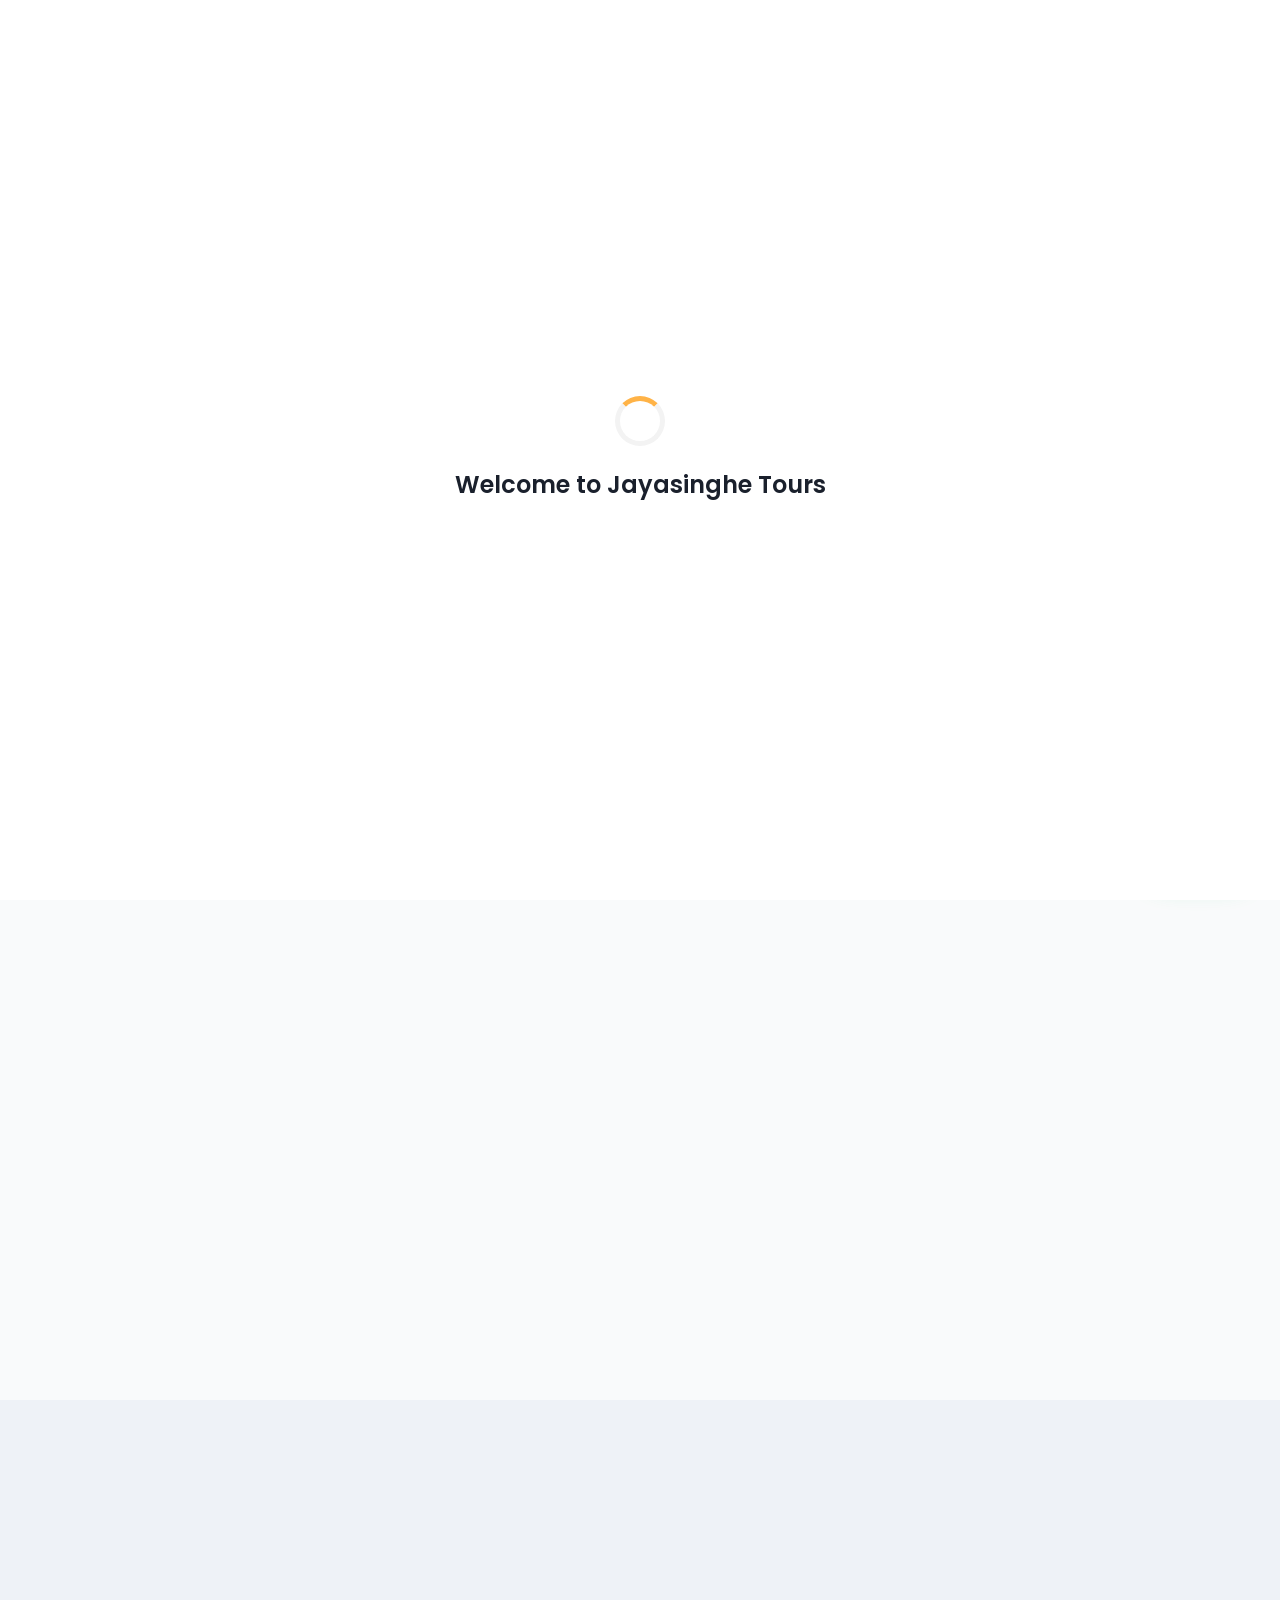
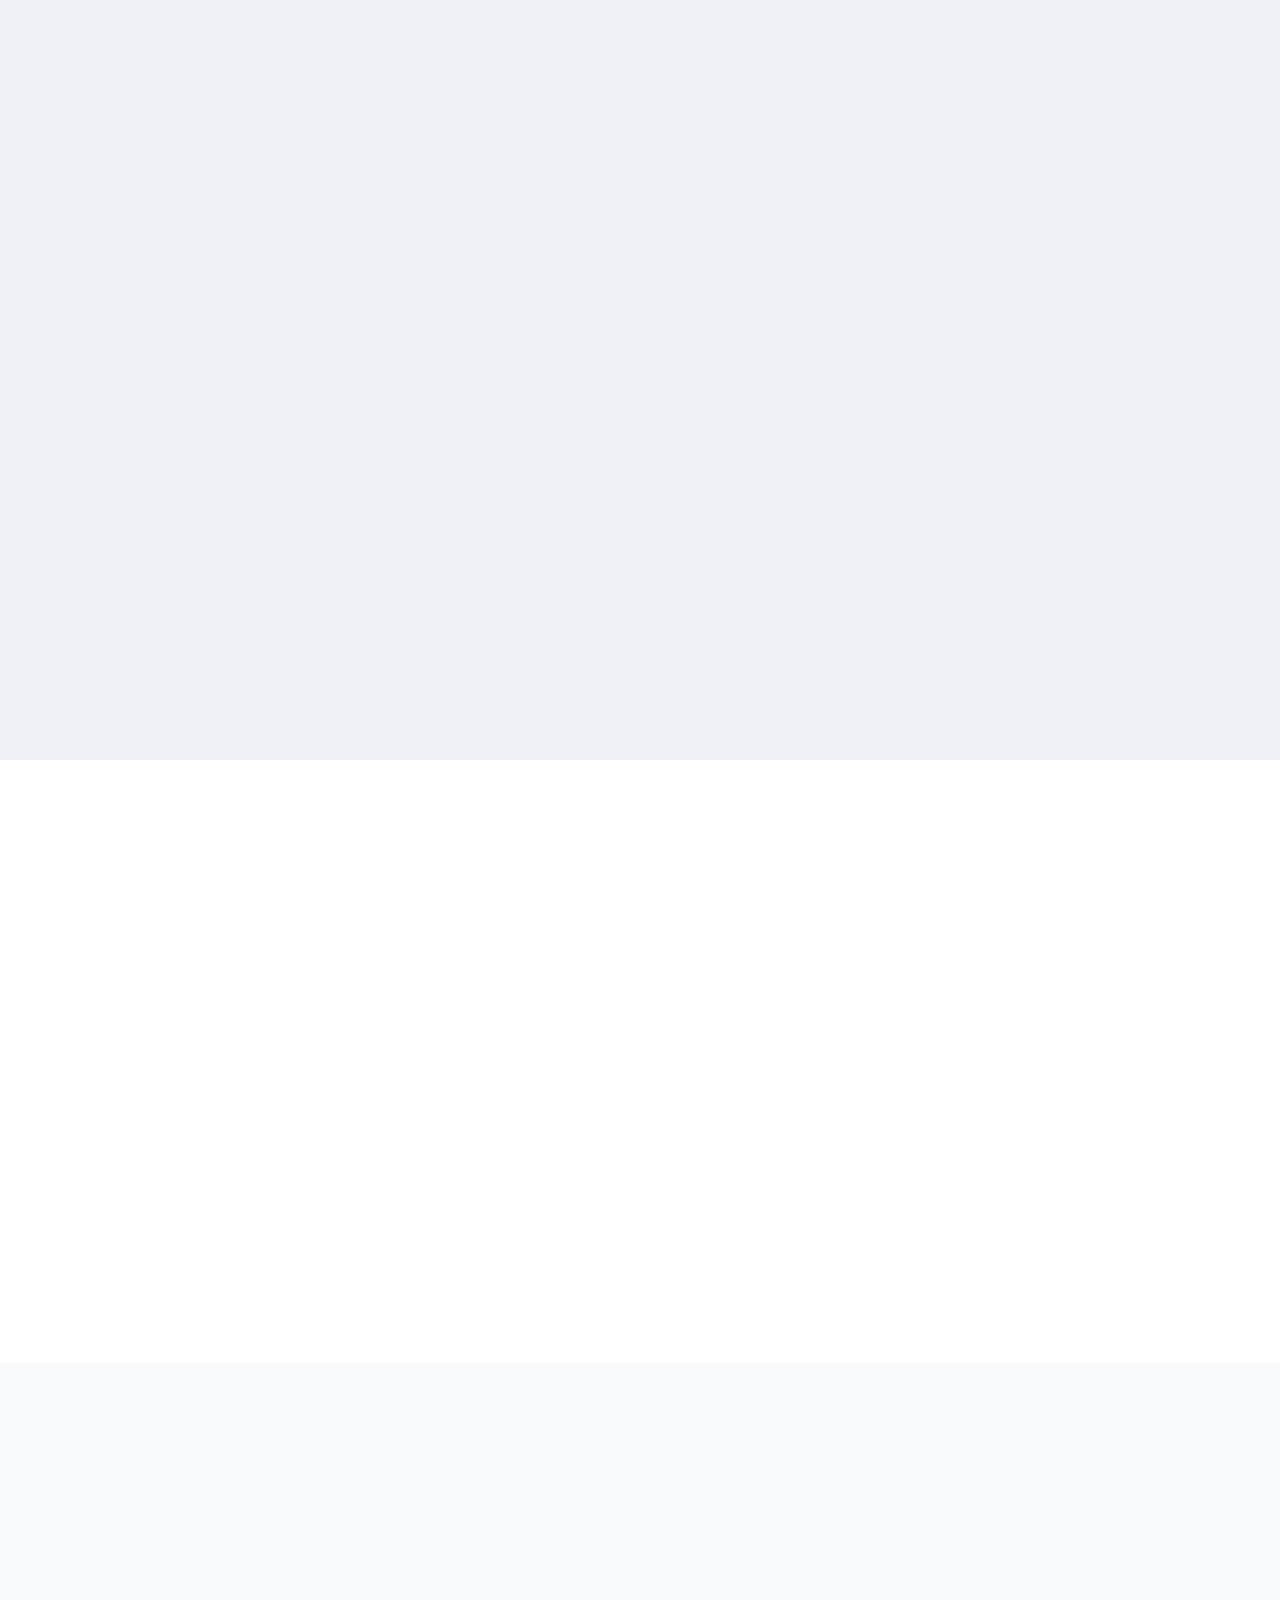
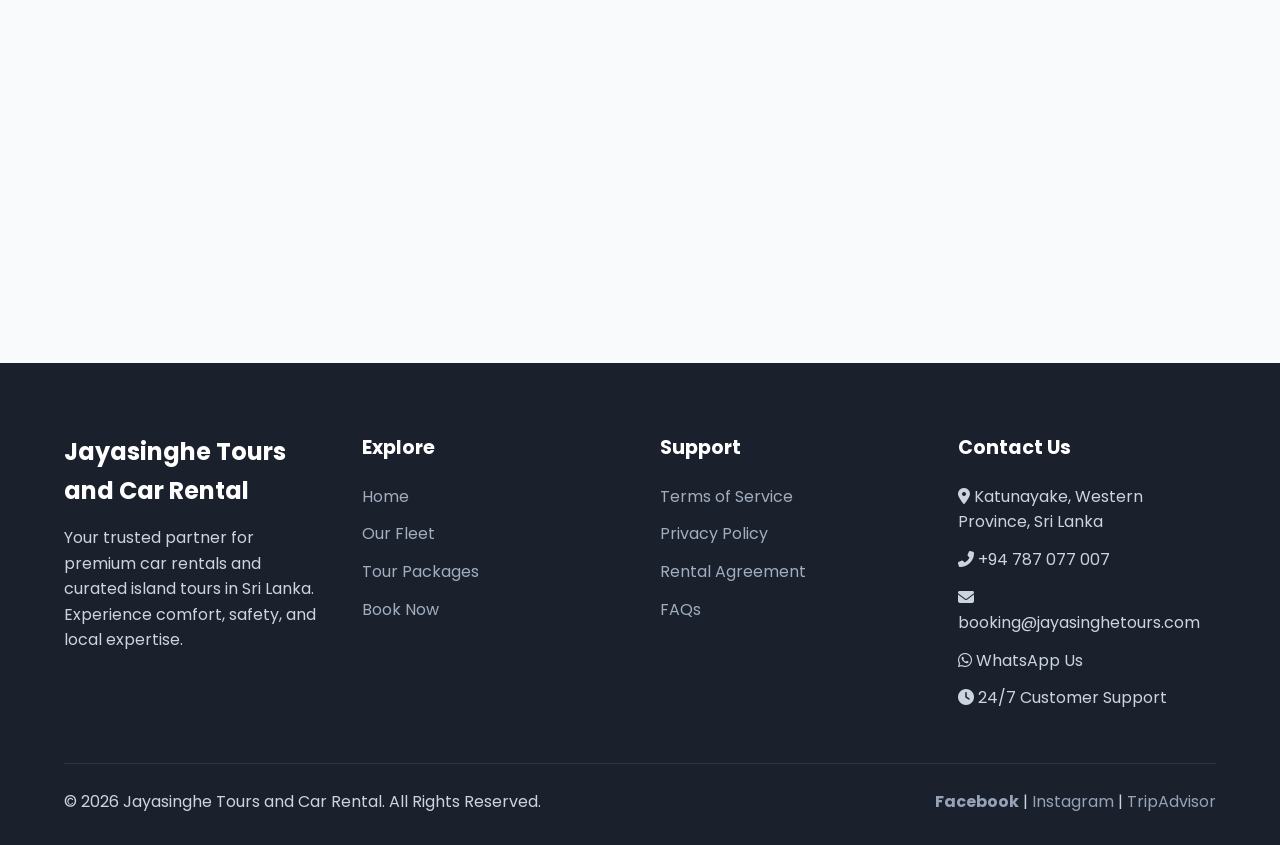
==== commit 07dd00f5: "Update index.html" ====
--- a/index.html
+++ b/index.html
@@ -49,10 +49,10 @@
   </div>
 
   <nav class="navbar">
-    <div class="navbar-brand">
+    <a href="#" class="navbar-brand" style="text-decoration:none;">
       <img src="images/logo.png" alt="Jayasinghe Tours Logo">
       <h2>Jayasinghe Tours</h2>
-    </div>
+    </a>
     <div class="hamburger" id="hamburger">
       <span></span>
       <span></span>
@@ -260,7 +260,16 @@
             <option value="Custom">Send your own itinerary</option>
           </optgroup>
         </select>
-        <button type="submit" class="btn-submit"><i class="fas fa-paper-plane"></i> Submit Inquiry via Email</button>
+        <div class="booking-btn-row">
+          <button type="submit" class="booking-action-btn email-btn">
+            <i class="fas fa-envelope"></i>
+            <span>Email Us</span>
+          </button>
+          <a id="whatsapp-booking-btn" href="https://wa.me/94787077007?text=Hi%2C%20I%20want%20to%20make%20a%20booking" class="booking-action-btn whatsapp-btn">
+            <i class="fab fa-whatsapp"></i>
+            <span>WhatsApp Us</span>
+          </a>
+        </div>
       </form>
     </div>
   </section>
@@ -298,8 +307,9 @@
         <h3>Contact Us</h3>
         <ul>
           <li><i class="fas fa-map-marker-alt"></i> Katunayake, Western Province, Sri Lanka</li>
-          <li><i class="fas fa-phone-alt"></i> +94 787 077 007</li>
-          <li><i class="fas fa-envelope"></i> booking@jayasinghetours.com</li>
+          <li><i class="fas fa-phone-alt"></i> <a href="tel:+94787077007" style="color:#cbd5e0; text-decoration:none;">+94 787 077 007</a></li>
+          <li><i class="fas fa-envelope"></i> <a href="mailto:booking@jayasinghetours.com" style="color:#cbd5e0; text-decoration:none;">booking@jayasinghetours.com</a></li>
+          <li><i class="fab fa-whatsapp"></i> <a href="https://wa.me/94787077007" target="_blank" rel="noopener noreferrer" style="color:#cbd5e0; text-decoration:none;">WhatsApp Us</a></li>
           <li><i class="fas fa-clock"></i> 24/7 Customer Support</li>
         </ul>
       </div>
@@ -349,9 +359,9 @@
       <span class="close" onclick="closeModal('axio')">&times;</span>
       <div class="modal-slider">
         <div class="modal-track" id="track-axio">
+           <img src="images/axio1.webp"alt="Axio Side"loading="lazy">
           <img src="images/axio.jpg" alt="Axio Front" loading="lazy">
-          <img src="https://images.unsplash.com/photo-1621021544264-0218d6e9ae29?q=80&w=800&auto=format&fit=crop"
-            alt="Axio Side">
+         
         </div>
         <button class="slider-btn left" onclick="moveModalGallery('axio', -1)">&#10094;</button>
         <button class="slider-btn right" onclick="moveModalGallery('axio', 1)">&#10095;</button>
@@ -377,6 +387,7 @@
       <div class="modal-slider">
         <div class="modal-track" id="track-vezel">
           <img src="images/honda vezel1.webp" alt="Vezel Front" loading="lazy">
+          <img src="images/honda vezel.webp"alt="Vezel"loading="lazy">
         </div>
         <button class="slider-btn left" onclick="moveModalGallery('vezel', -1)">&#10094;</button>
         <button class="slider-btn right" onclick="moveModalGallery('vezel', 1)">&#10095;</button>
--- a/style.css
+++ b/style.css
@@ -9,8 +9,8 @@
     padding: 0; 
     font-family: 'Poppins', sans-serif; 
 }
-html { scroll-behavior: smooth; }
-body { background: #f9fafb; color: #1a202c; line-height: 1.6; }
+html { scroll-behavior: smooth; -webkit-scroll-behavior: smooth; }
+body { background: #f9fafb; color: #1a202c; line-height: 1.6; -webkit-overflow-scrolling: touch; }
 
 /* ========================================= */
 /* 2. PRELOADER                              */
@@ -27,13 +27,16 @@
 .navbar {
     display: flex; justify-content: space-between; align-items: center; 
     background: rgba(26, 32, 44, 0.98); 
+    -webkit-backdrop-filter: blur(10px);
     backdrop-filter: blur(10px);
     box-shadow: 0 4px 20px rgba(0,0,0,0.15);
     padding: 15px 5%;
     border-bottom: 2px solid #ffb347;
-    position: sticky; top: 0; z-index: 1000;
-}
-.navbar-brand { display: flex; align-items: center; gap: 10px; }
+    position: -webkit-sticky;
+    position: sticky;
+    top: 0; z-index: 1000;
+}
+.navbar-brand { display: flex; align-items: center; gap: 10px; text-decoration: none; }
 .navbar-brand img { height: 45px; }
 .navbar-brand h2 { font-size: 20px; color: #ffffff; letter-spacing: 1px; text-transform: uppercase; }
 .nav-links { display: flex; align-items: center; }
@@ -110,6 +113,55 @@
 input:focus, select:focus { border-color: #ffb347; box-shadow: 0 0 0 3px rgba(255,179,71,0.2); }
 .btn-submit { width: 100%; margin-top: 10px; font-size: 16px; }
 
+/* Booking action buttons — equal size, premium look */
+.booking-btn-row {
+    display: flex;
+    gap: 15px;
+    margin-top: 20px;
+    flex-wrap: wrap;
+}
+.booking-action-btn {
+    flex: 1 1 0;
+    min-width: 150px;
+    display: flex;
+    align-items: center;
+    justify-content: center;
+    gap: 10px;
+    padding: 16px 20px;
+    border-radius: 50px;
+    font-size: 15px;
+    font-weight: 700;
+    text-decoration: none;
+    cursor: pointer;
+    border: none;
+    transition: all 0.3s ease;
+    letter-spacing: 0.4px;
+    box-sizing: border-box;
+}
+.booking-action-btn i { font-size: 18px; }
+.email-btn {
+    background: linear-gradient(135deg, #ffb347, #ff9800);
+    color: #fff;
+    box-shadow: 0 5px 18px rgba(255,152,0,0.3);
+}
+.email-btn:hover {
+    transform: translateY(-3px);
+    box-shadow: 0 10px 25px rgba(255,152,0,0.45);
+}
+.whatsapp-btn {
+    background: linear-gradient(135deg, #25D366, #128C4A);
+    color: #fff;
+    box-shadow: 0 5px 18px rgba(37,211,102,0.3);
+}
+.whatsapp-btn:hover {
+    transform: translateY(-3px);
+    box-shadow: 0 10px 25px rgba(37,211,102,0.45);
+}
+@media screen and (max-width: 480px) {
+    .booking-btn-row { flex-direction: column; }
+    .booking-action-btn { width: 100%; }
+}
+
 .premium-footer { background: #1a202c; color: #cbd5e0; padding: 70px 5% 30px; }
 .footer-grid { display: grid; grid-template-columns: repeat(auto-fit, minmax(250px, 1fr)); gap: 40px; margin-bottom: 40px; }
 .footer-brand h3 { color: #fff; font-size: 1.5rem; margin-bottom: 15px; }
@@ -123,13 +175,13 @@
 /* ========================================= */
 /* 7. MODALS (POPUPS)                        */
 /* ========================================= */
-.modal { display: none; position: fixed; z-index: 2000; top: 0; left: 0; width: 100%; height: 100%; background: rgba(15, 23, 42, 0.9); overflow-y: auto; backdrop-filter: blur(5px); }
+.modal { display: none; position: fixed; z-index: 2000; top: 0; left: 0; width: 100%; height: 100%; background: rgba(15, 23, 42, 0.9); overflow-y: auto; -webkit-overflow-scrolling: touch; -webkit-backdrop-filter: blur(5px); backdrop-filter: blur(5px); }
 .modal-content { background: #fff; margin: 5% auto; padding: 30px; width: 90%; max-width: 800px; border-radius: 20px; position: relative; box-shadow: 0 25px 50px -12px rgba(0, 0, 0, 0.5); }
 .close { position: absolute; right: 25px; top: 15px; font-size: 35px; font-weight: bold; cursor: pointer; z-index: 100; color: #4a5568; transition: 0.3s; }
 .close:hover { color: #e53e3e; transform: scale(1.1); }
 .modal-slider { position: relative; overflow: hidden; margin-bottom: 25px; border-radius: 12px; }
-.modal-track { display: flex; transition: transform 0.4s ease-in-out; }
-.modal-track img { width: 100%; flex-shrink: 0; object-fit: cover; max-height: 450px; border-radius: 12px; }
+.modal-track { display: -webkit-box; display: -webkit-flex; display: flex; -webkit-transition: -webkit-transform 0.4s ease-in-out; transition: transform 0.4s ease-in-out; }
+.modal-track img { width: 100%; -webkit-flex-shrink: 0; flex-shrink: 0; object-fit: cover; font-family: 'object-fit: cover'; max-height: 450px; border-radius: 12px; }
 .slider-btn { position: absolute; top: 50%; transform: translateY(-50%); background: rgba(0,0,0,0.6); color: white; border: none; padding: 15px 20px; cursor: pointer; font-size: 20px; border-radius: 50%; z-index: 10; transition: 0.3s; backdrop-filter: blur(4px); }
 .slider-btn.left { left: 15px; }
 .slider-btn.right { right: 15px; }
@@ -146,39 +198,65 @@
 /* 8. MOBILE RESPONSIVE FIXES                */
 /* ========================================= */
 @media screen and (max-width: 768px) {
-    .hero-slider { height: 60vh; } 
-    .slide-content h1 { font-size: 2.2rem; }
-    .slide-content p { font-size: 1rem; }
+    /* Hero Banner */
+    .hero-slider { height: 55vw; min-height: 250px; max-height: 380px; }
+    .slide { background-size: cover; background-position: center top; }
+    .slide-content h1 { font-size: 1.8rem; }
+    .slide-content p { font-size: 0.95rem; }
+
+    /* Navbar */
     .navbar-brand h2 { font-size: 16px; }
-    .nav-links { display: none; position: absolute; top: 100%; left: 0; width: 100%; background: rgba(26, 32, 44, 0.98); flex-direction: column; text-align: center; padding: 20px 0; border-bottom: 2px solid #ffb347; }
+    .nav-links {
+        display: none; position: absolute; top: 100%; left: 0;
+        width: 100%; background: rgba(26, 32, 44, 0.98);
+        flex-direction: column; text-align: center;
+        padding: 20px 0; border-bottom: 2px solid #ffb347;
+    }
     .nav-links.active { display: flex; }
     .nav-links a { margin: 12px 0; display: inline-block; }
     .hamburger { display: block; }
+
+    /* Sections & Cards */
+    .section { padding: 40px 4%; }
+    .section-header h2 { font-size: 1.8rem; }
+    .cards-grid { grid-template-columns: 1fr; gap: 20px; }
+    .horizontal-card img { height: 200px; }
+
+    /* Booking form */
     .form-row { grid-template-columns: 1fr; }
+    .booking-card { padding: 25px 18px; }
+
+    /* Modal */
+    .modal-content { margin: 8% auto; padding: 20px 15px; width: 95%; }
+    .modal-track img { max-height: 220px; }
+    .modal h2 { font-size: 1.5rem; }
+
+    /* Footer */
+    .footer-grid { grid-template-columns: 1fr; gap: 25px; }
     .footer-bottom { flex-direction: column; text-align: center; gap: 15px; }
-    .section { padding: 50px 5%; }
-}
-
-
-/* Mobile screen (768px වලට අඩු) සඳහා */
-@media screen and (max-width: 768px) {
-    .hero-slider, .slide {
-        height: 300px !important; /* Mobile එකේදී banner එකේ උස අඩු කරන්න */
-        background-size: 100% 100%; /* Image එක screen එකට fit වෙන්න */
-        background-position: center;
-    }
-
-    .slide-content h1 {
-        font-size: 1.8rem; /* Mobile එකේදී අකුරු ටිකක් කුඩා කරන්න */
-    }
-
-    .slide-content p {
-        font-size: 1rem;
-    }
-}
-
-
-/* Animations */
+
+    /* WhatsApp float — smaller on mobile */
+    .whatsapp-float { padding: 12px 18px; font-size: 14px; }
+}
+
+/* ========================================= */
+/* 9. SMALL PHONE (≤ 480px)                  */
+/* ========================================= */
+@media screen and (max-width: 480px) {
+    .slide-content h1 { font-size: 1.4rem; }
+    .hero-btn, .btn-submit { padding: 11px 18px; font-size: 13px; }
+    .card-content h3 { font-size: 1.15rem; }
+}
+
+/* Footer contact link hover */
+.footer-contact a:hover { color: #ffb347 !important; }
+
+/* Tap highlight removed for better mobile UX */
+a, button { -webkit-tap-highlight-color: transparent; }
+
+/* ========================================= */
+/* 10. ANIMATIONS                            */
+/* ========================================= */
 .reveal { opacity: 0; transform: translateY(40px); transition: 1s cubic-bezier(0.5, 0, 0, 1); }
 .reveal.active { opacity: 1; transform: translateY(0); }
- 
+
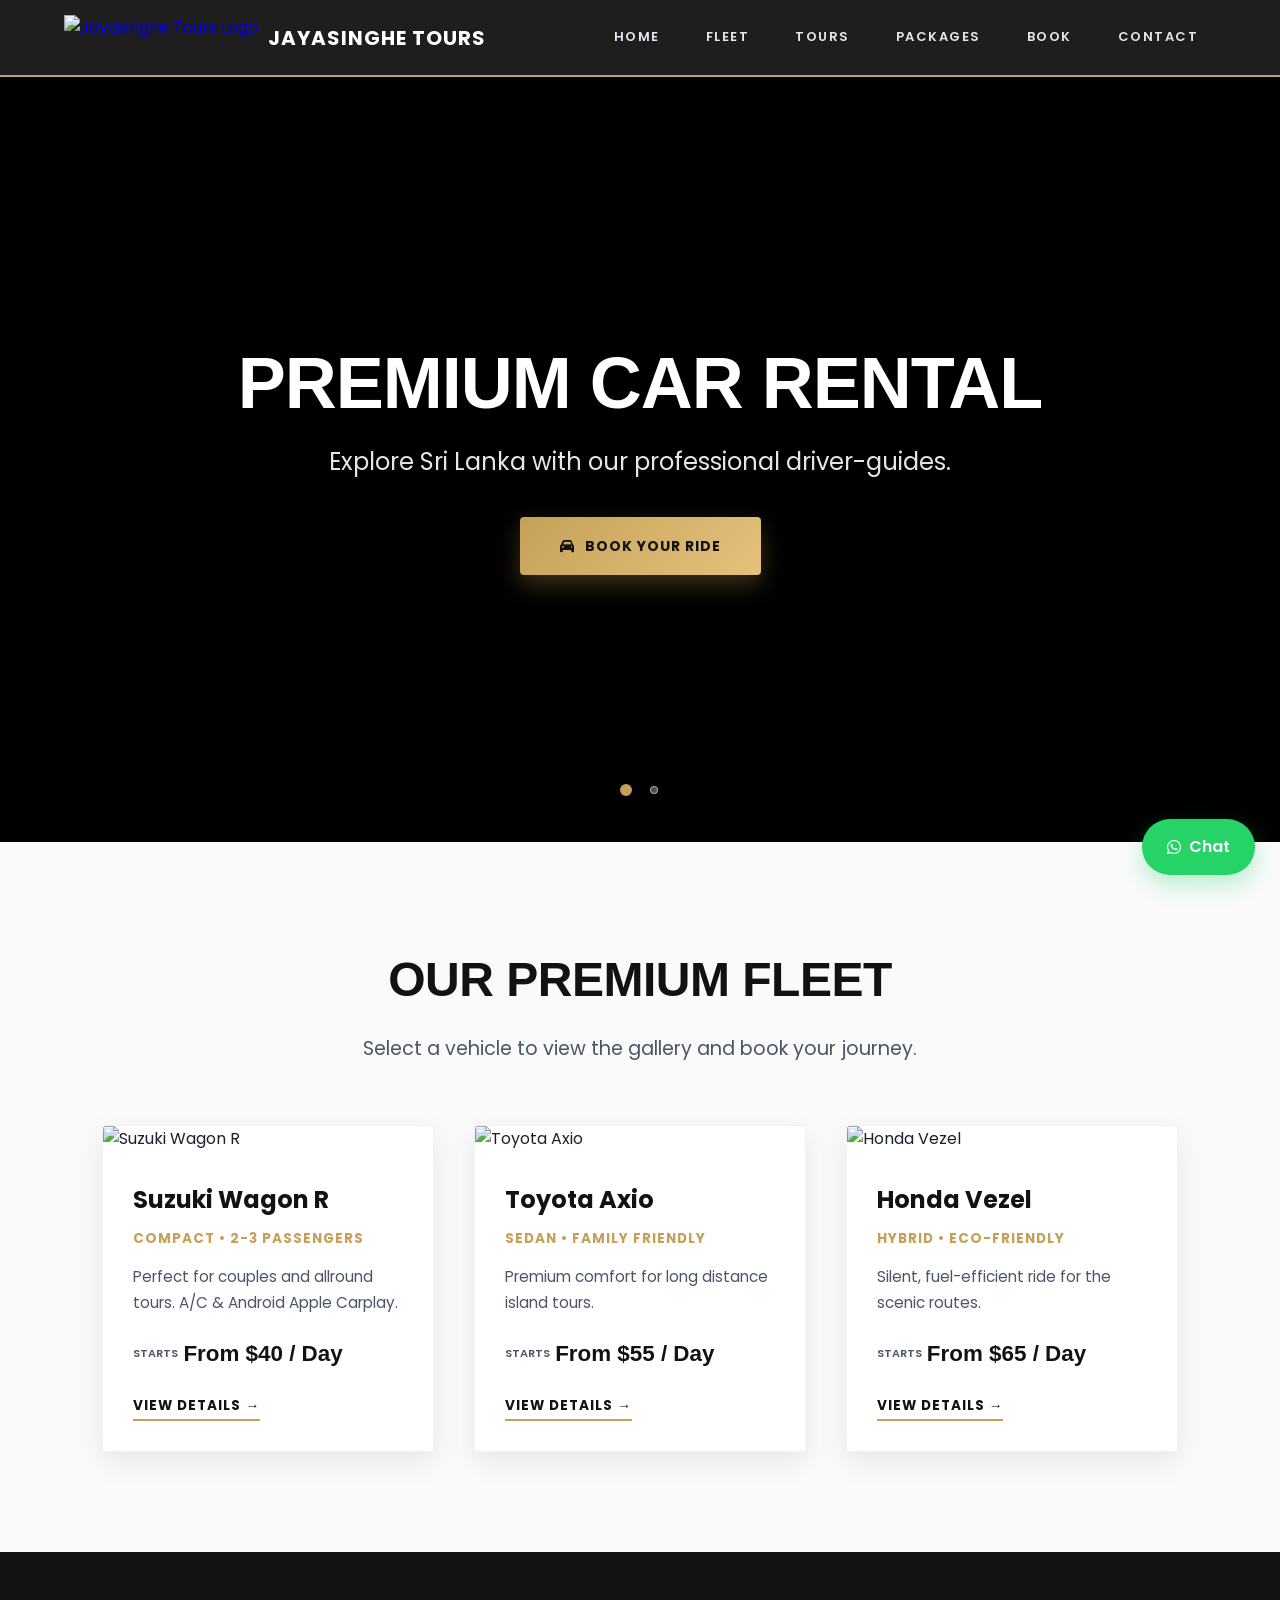
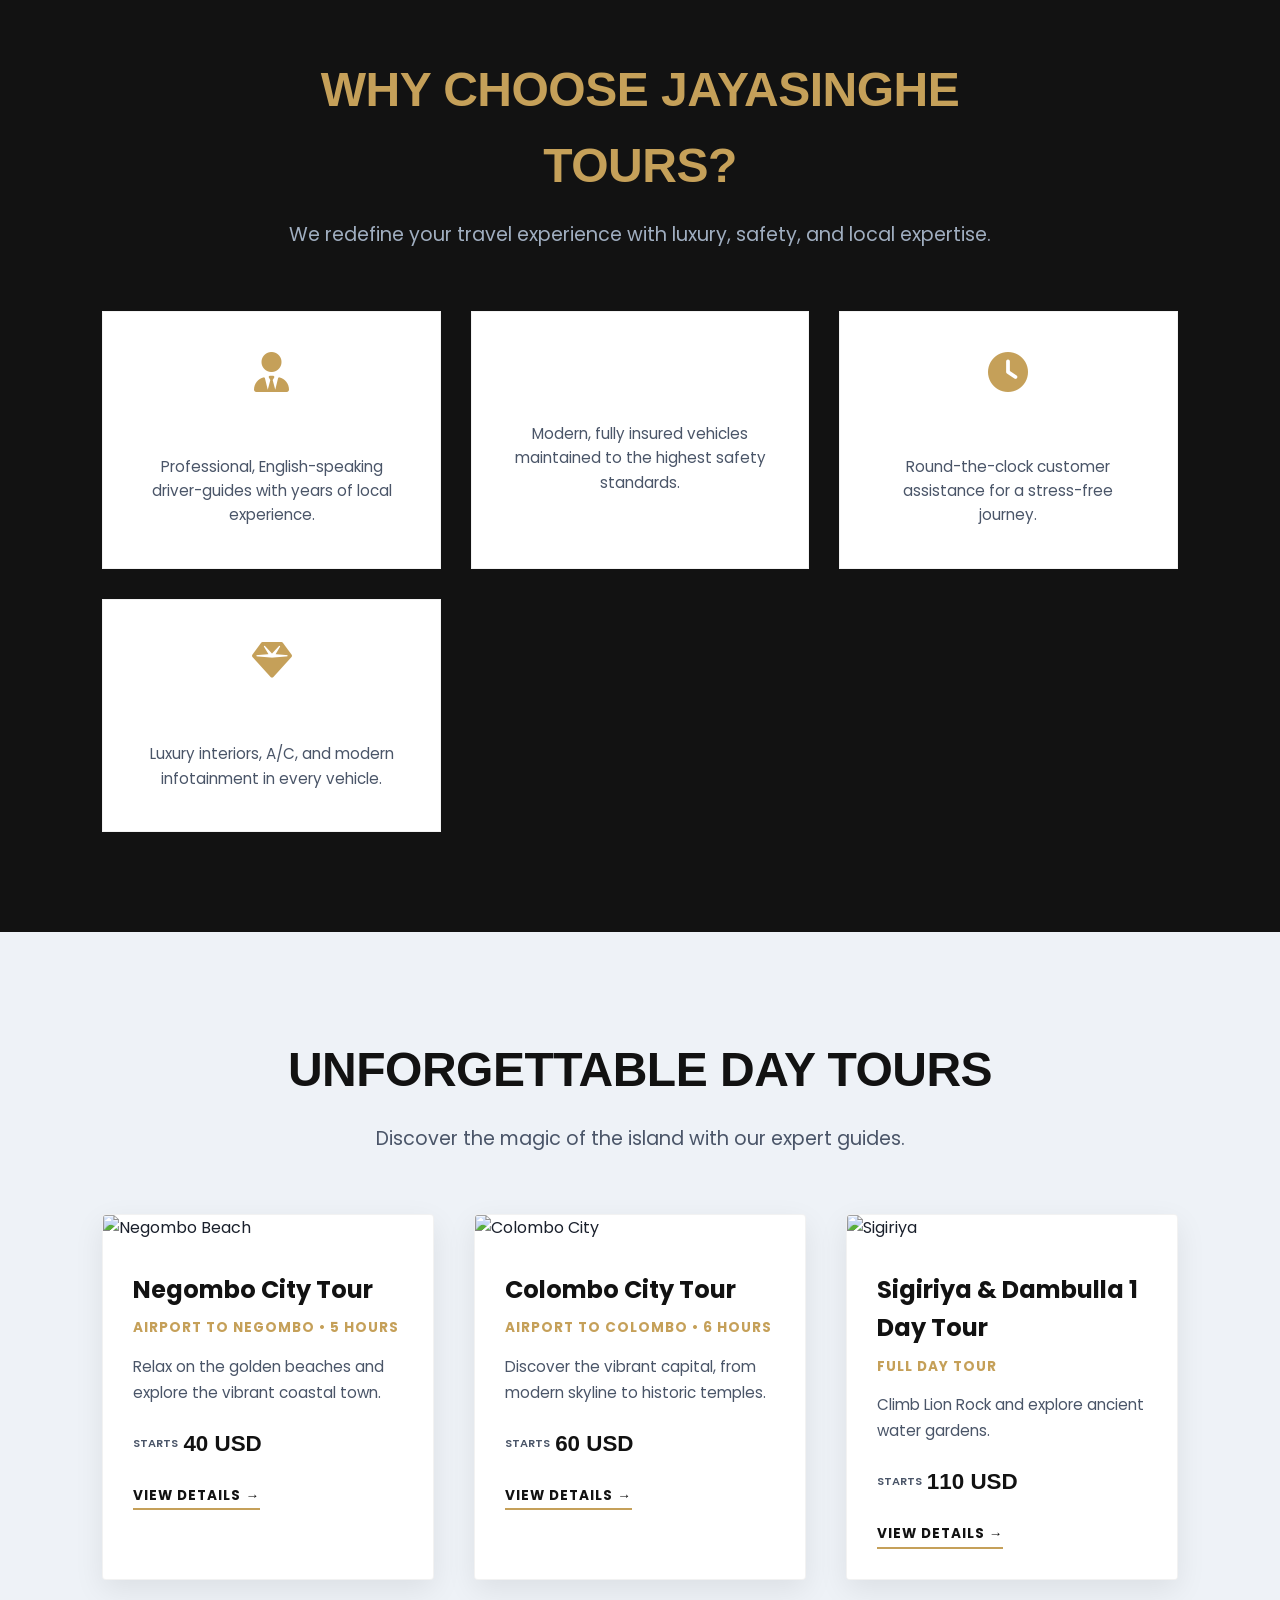
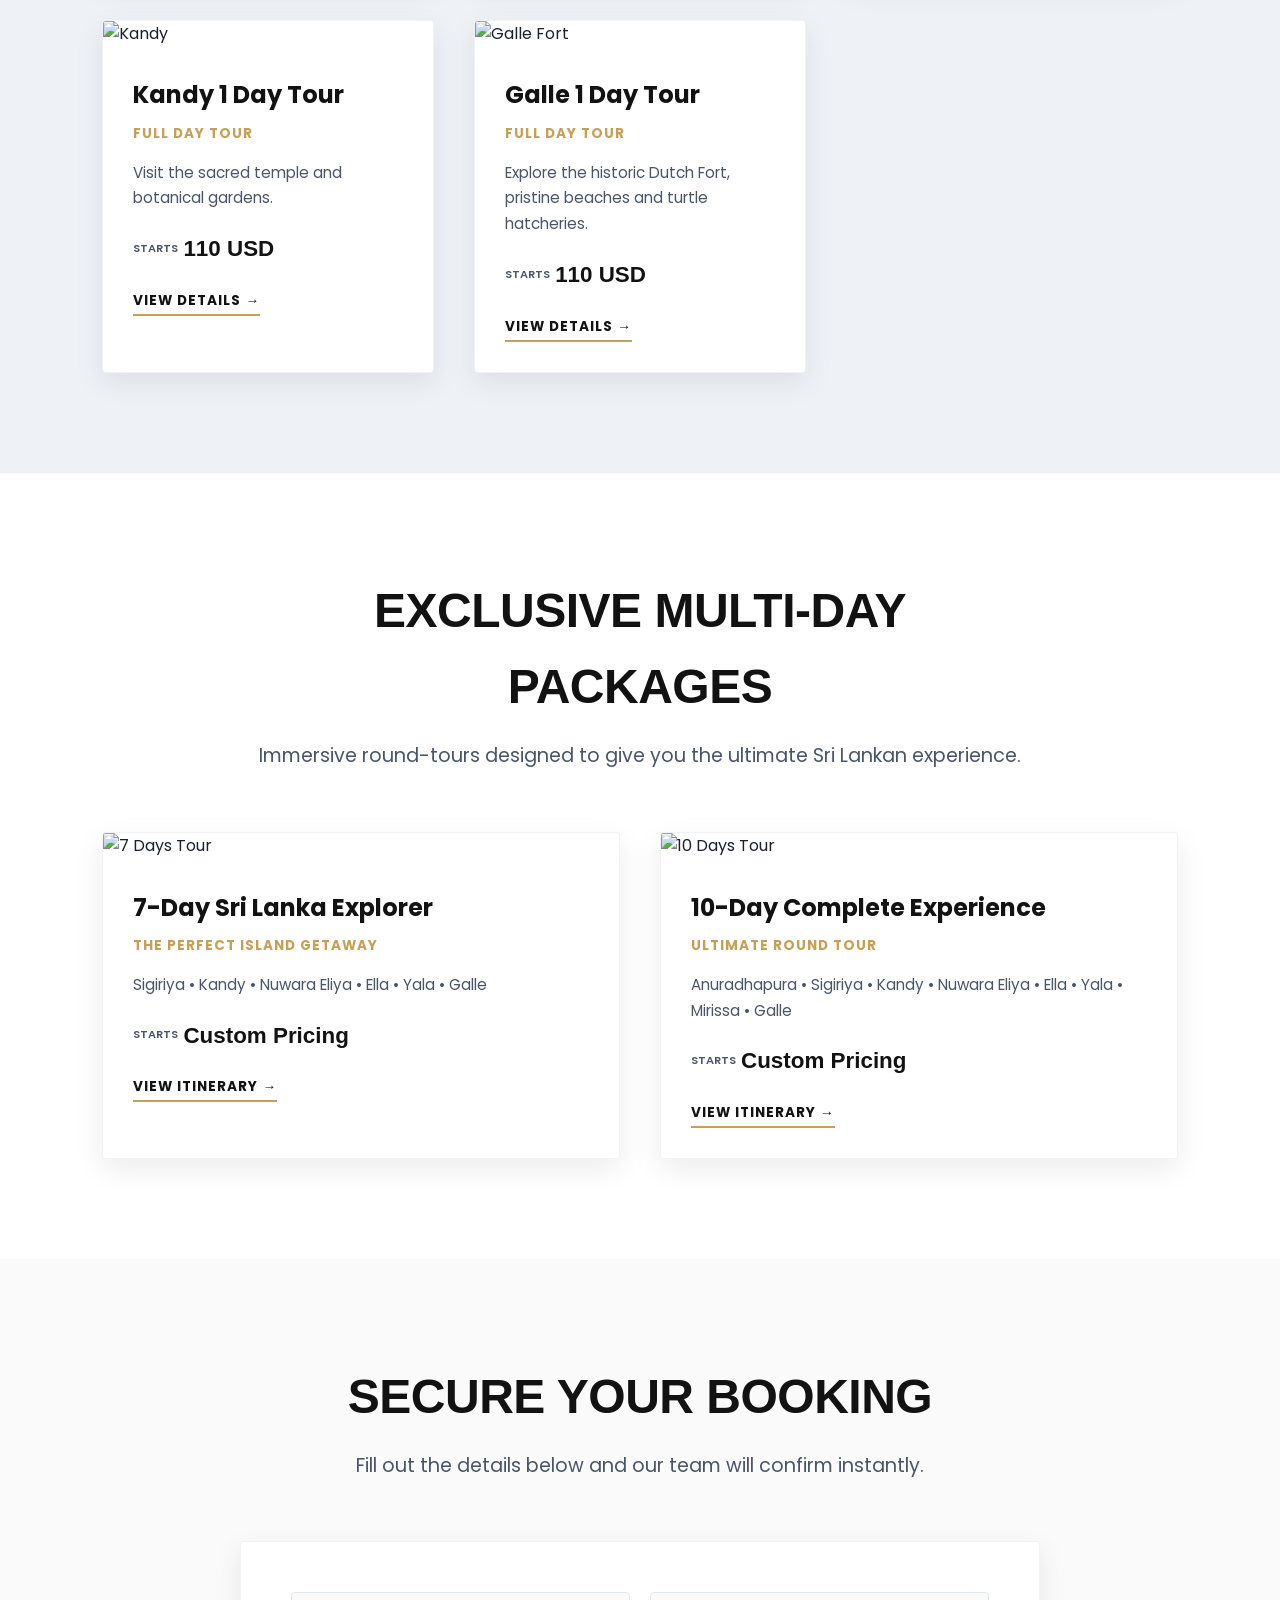
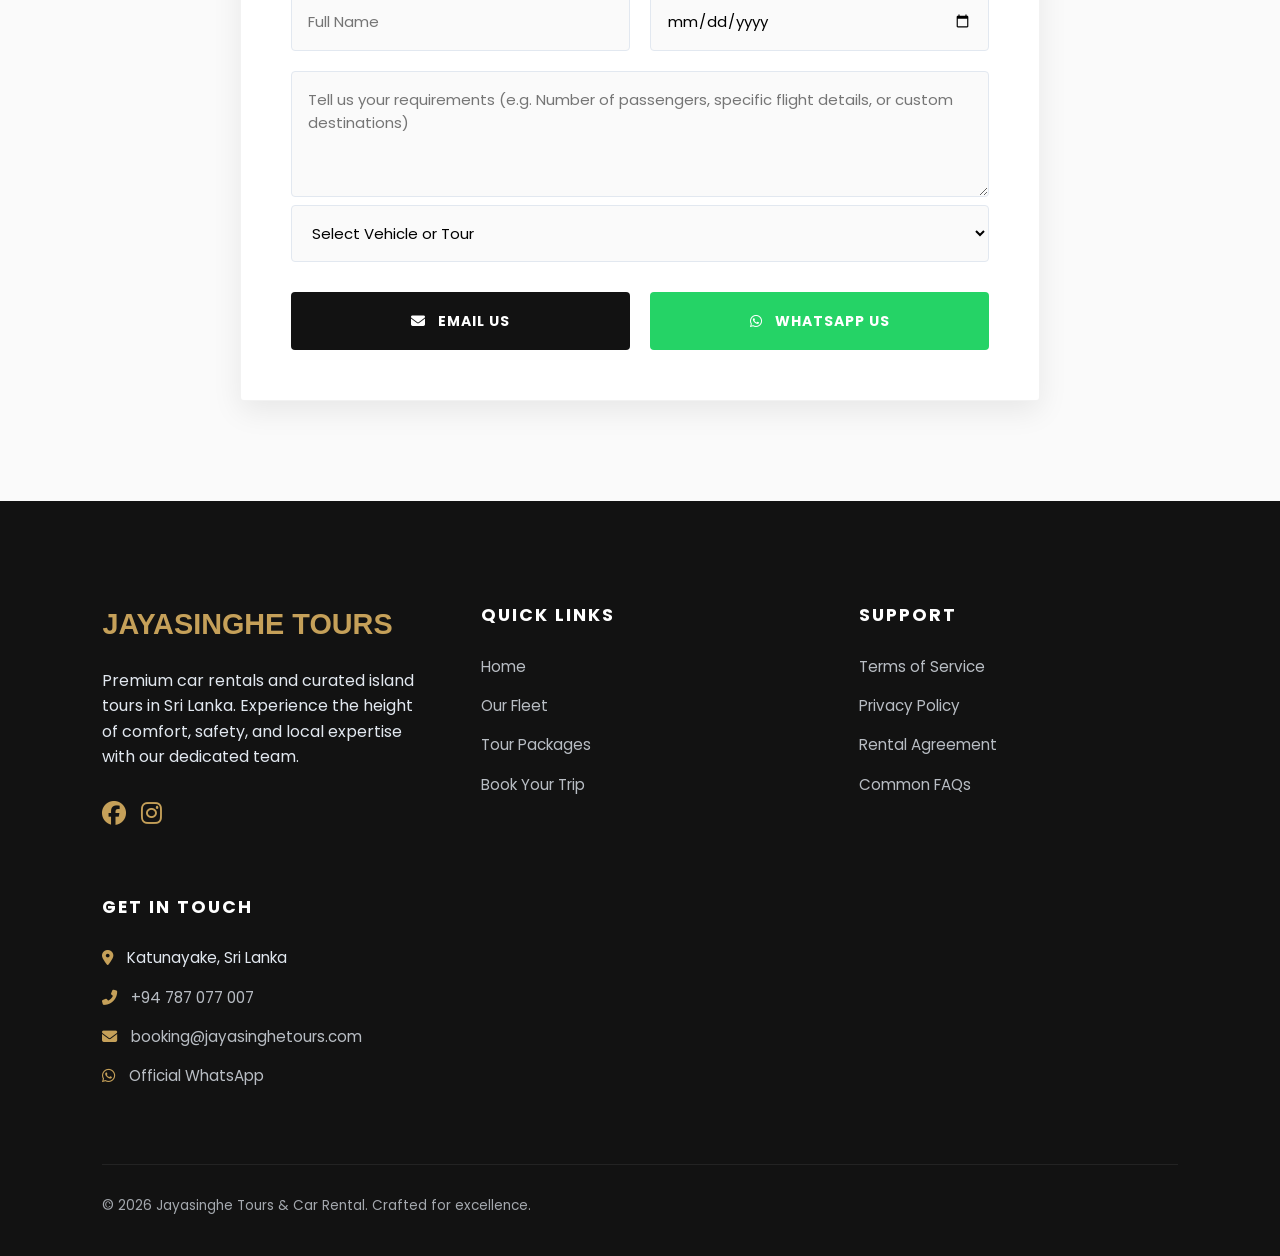
==== commit 202b3b0f: "Add files via upload" ====
--- a/index.html
+++ b/index.html
@@ -4,11 +4,11 @@
 <head>
   <meta charset="UTF-8">
   <meta name="viewport" content="width=device-width, initial-scale=1.0">
-  <title>Best Sri Lanka Car Rental, City Tours & Multi-Day Packages | Jayasinghe Tours</title>
-  <meta name="description" content="Explore Sri Lanka with Jayasinghe Tours. We offer premium Rent a Car services with professional drivers, authentic City Tours, and exclusive Multi-Day Packages (7-Day & 10-Day).">
-  <meta name="keywords" content="Sri Lanka Car Rental, Rent a Car with Driver Sri Lanka, City Tours Sri Lanka, Multi-Day Tours Sri Lanka, 7 Day Sri Lanka Tour, 10 Day Sri Lanka Tour, Sigiriya Tour, Kandy Tour, Galle Tour, Colombo Airport Transfer, Jayasinghe Tours">
-  <meta name="author" content="Jayasinghe Tours and Car Rental">
-  <meta name="robots" content="index, follow, max-image-preview:large, max-snippet:-1">
+  <title>Jayasinghe Tours | Premium Sri Lanka Car Rental & Private Tours</title>
+  <meta name="description" content="Experience Sri Lanka in luxury with Jayasinghe Tours. Premium rent a car services, professional driver-guides, and curated multi-day packages. Book your unforgettable journey today.">
+  <meta name="keywords" content="Sri Lanka Car Rental, Private Driver Sri Lanka, Luxury Tours Sri Lanka, 7 Day Sri Lanka Package, 10 Day Sri Lanka Package, Sigiriya Tour, Kandy Tour, Galle Tour, Colombo Airport Transfer, Jayasinghe Tours">
+  <meta name="author" content="Jayasinghe Tours">
+  <meta name="robots" content="index, follow">
   <link rel="canonical" href="https://jayasinghetours.github.io/">
   
   <meta property="og:type" content="website">
@@ -53,11 +53,11 @@
       <img src="images/logo.png" alt="Jayasinghe Tours Logo">
       <h2>Jayasinghe Tours</h2>
     </a>
-    <div class="hamburger" id="hamburger">
+    <button class="hamburger" id="hamburger" aria-label="Toggle Navigation Menu">
       <span></span>
       <span></span>
       <span></span>
-    </div>
+    </button>
     <div class="nav-links" id="nav-links">
       <a href="#">Home</a>
       <a href="#cars">Fleet</a>
@@ -132,6 +132,35 @@
     </div>
   </section>
 
+  <section class="section" style="background: #121212; color: #fff;">
+    <div class="section-header reveal">
+      <h2 style="color: var(--primary-gold);">Why Choose Jayasinghe Tours?</h2>
+      <p style="color: #a0aec0;">We redefine your travel experience with luxury, safety, and local expertise.</p>
+    </div>
+    <div class="features-grid reveal">
+      <div class="feature-item">
+        <i class="fas fa-user-tie"></i>
+        <h3>Expert Drivers</h3>
+        <p>Professional, English-speaking driver-guides with years of local experience.</p>
+      </div>
+      <div class="feature-item">
+        <i class="fas fa-shield-check"></i>
+        <h3>Safety First</h3>
+        <p>Modern, fully insured vehicles maintained to the highest safety standards.</p>
+      </div>
+      <div class="feature-item">
+        <i class="fas fa-clock"></i>
+        <h3>24/7 Support</h3>
+        <p>Round-the-clock customer assistance for a stress-free journey.</p>
+      </div>
+      <div class="feature-item">
+        <i class="fas fa-gem"></i>
+        <h3>Premium Comfort</h3>
+        <p>Luxury interiors, A/C, and modern infotainment in every vehicle.</p>
+      </div>
+    </div>
+  </section>
+
   <section class="section" id="tours" style="background: #eef2f7;">
     <div class="section-header reveal">
       <h2>Unforgettable Day Tours</h2>
@@ -238,6 +267,7 @@
           <input type="text" id="name" placeholder="Full Name" required>
           <input type="date" id="date" required>
         </div>
+        <textarea id="message" rows="4" placeholder="Tell us your requirements (e.g. Number of passengers, specific flight details, or custom destinations)"></textarea>
         <select id="service" required>
           <option value="" disabled selected>Select Vehicle or Tour</option>
           <optgroup label="Car Rental">
@@ -277,19 +307,22 @@
   <footer class="premium-footer" id="contact">
     <div class="footer-grid">
       <div class="footer-brand">
-        <h3>Jayasinghe Tours and Car Rental</h3>
-        <p>Your trusted partner for premium car rentals and curated island tours in Sri Lanka. Experience comfort,
-          safety, and local expertise.</p>
-        <!-- <p style="margin-top: 15px; font-weight: bold; color: #ffb347;"><i class="fas fa-check-circle"></i> Tourist Board Approved</p> -->
+        <h3>Jayasinghe Tours</h3>
+        <p>Premium car rentals and curated island tours in Sri Lanka. Experience the height of comfort, safety, and local expertise with our dedicated team.</p>
+        <div class="social-icons" style="margin-top: 25px; display: flex; gap: 15px;">
+            <a href="https://www.facebook.com/JayasingheTour/" target="_blank" aria-label="Facebook" style="color: var(--primary-gold); font-size: 1.5rem;"><i class="fab fa-facebook"></i></a>
+            <a href="#" aria-label="Instagram" style="color: var(--primary-gold); font-size: 1.5rem;"><i class="fab fa-instagram"></i></a>
+            <a href="#" aria-label="TripAdvisor" style="color: var(--primary-gold); font-size: 1.5rem;"><i class="fab fa-tripadvisor"></i></a>
+        </div>
       </div>
 
       <div class="footer-links">
-        <h3>Explore</h3>
+        <h3>Quick Links</h3>
         <ul>
           <li><a href="#">Home</a></li>
           <li><a href="#cars">Our Fleet</a></li>
           <li><a href="#tours">Tour Packages</a></li>
-          <li><a href="#booking">Book Now</a></li>
+          <li><a href="#booking">Book Your Trip</a></li>
         </ul>
       </div>
 
@@ -299,30 +332,23 @@
           <li><a href="terms.html">Terms of Service</a></li>
           <li><a href="privacy.html">Privacy Policy</a></li>
           <li><a href="rental-agreement.html">Rental Agreement</a></li>
-          <li><a href="faq.html">FAQs</a></li>
+          <li><a href="faq.html">Common FAQs</a></li>
         </ul>
       </div>
 
       <div class="footer-contact">
-        <h3>Contact Us</h3>
+        <h3>Get In Touch</h3>
         <ul>
-          <li><i class="fas fa-map-marker-alt"></i> Katunayake, Western Province, Sri Lanka</li>
-          <li><i class="fas fa-phone-alt"></i> <a href="tel:+94787077007" style="color:#cbd5e0; text-decoration:none;">+94 787 077 007</a></li>
-          <li><i class="fas fa-envelope"></i> <a href="mailto:booking@jayasinghetours.com" style="color:#cbd5e0; text-decoration:none;">booking@jayasinghetours.com</a></li>
-          <li><i class="fab fa-whatsapp"></i> <a href="https://wa.me/94787077007" target="_blank" rel="noopener noreferrer" style="color:#cbd5e0; text-decoration:none;">WhatsApp Us</a></li>
-          <li><i class="fas fa-clock"></i> 24/7 Customer Support</li>
+          <li><i class="fas fa-map-marker-alt" style="color: var(--primary-gold); margin-right: 10px;"></i> Katunayake, Sri Lanka</li>
+          <li><i class="fas fa-phone-alt" style="color: var(--primary-gold); margin-right: 10px;"></i> <a href="tel:+94787077007">+94 787 077 007</a></li>
+          <li><i class="fas fa-envelope" style="color: var(--primary-gold); margin-right: 10px;"></i> <a href="mailto:booking@jayasinghetours.com">booking@jayasinghetours.com</a></li>
+          <li><i class="fab fa-whatsapp" style="color: var(--primary-gold); margin-right: 10px;"></i> <a href="https://wa.me/94787077007">Official WhatsApp</a></li>
         </ul>
       </div>
     </div>
 
     <div class="footer-bottom">
-      <div class="copyright">&copy; 2026 Jayasinghe Tours and Car Rental. All Rights Reserved.</div>
-      <div class="social-links">
-        <a href="https://www.facebook.com/JayasingheTour/" target="_blank" rel="noopener noreferrer"
-          style="color:#94a3b8; text-decoration:none; font-weight:bold;">Facebook</a> |
-        <a href="#" style="color:#94a3b8; text-decoration:none;">Instagram</a> |
-        <a href="#" style="color:#94a3b8; text-decoration:none;">TripAdvisor</a>
-      </div>
+      <div class="copyright">&copy; 2026 Jayasinghe Tours & Car Rental. Crafted for excellence.</div>
     </div>
   </footer>
 
@@ -341,11 +367,11 @@
       </div>
       <h2>Suzuki Wagon R</h2>
       <ul class="modal-features">
-        <li><i class="fas fa-road"></i> <strong>Unlimited Mileage</strong></li>
-        <li><i class="fas fa-shield-alt"></i> <strong>Safety Vehicle</strong> (A/C, Airbags)</li>
-        <li><i class="fas fa-user-friends"></i> <strong>Ideal for 2 Persons</strong></li>
-        <li><i class="fas fa-suitcase"></i> <strong>Space for 2-3 Luggage bags</strong></li>
-        <li><i class="fas fa-user-tie"></i> <strong>Android auto and Apple carplay Support</strong></li>
+        <li><i class="fas fa-gas-pump"></i> <span>Fuel & Insurance Included</span></li>
+        <li><i class="fas fa-snowflake"></i> <span>Full Air Conditioning</span></li>
+        <li><i class="fas fa-users"></i> <span>Seats 2-3 Passengers</span></li>
+        <li><i class="fas fa-suitcase"></i> <span>2 Large Luggage Capacity</span></li>
+        <li><i class="fas fa-mobile-alt"></i> <span>Apple CarPlay & Android Auto</span></li>
       </ul>
       <div style="display: flex; gap: 15px; justify-content: center; flex-wrap: wrap; margin-top: 15px;">
         <a href="https://wa.me/94787077007?text=Hi,%20I%20want%20to%20book%20the%20Suzuki%20Wagon%20R" class="hero-btn" style="background-color: #25D366; border: none;"><i class="fab fa-whatsapp"></i> WhatsApp</a>
@@ -368,11 +394,11 @@
       </div>
       <h2>Toyota Axio</h2>
       <ul class="modal-features">
-        <li><i class="fas fa-road"></i> <strong>Unlimited Mileage</strong></li>
-        <li><i class="fas fa-snowflake"></i> <strong>Premium Sedan Comfort</strong></li>
-        <li><i class="fas fa-user-friends"></i> <strong>Ideal for 3-4 Persons</strong></li>
-        <li><i class="fas fa-suitcase"></i> <strong>Space for 3-4 Luggage bags</strong></li>
-        <li><i class="fas fa-user-tie"></i> <strong>Blutooth Music Player Included</strong></li>
+        <li><i class="fas fa-gem"></i> <span>Premium Sedan Comfort</span></li>
+        <li><i class="fas fa-snowflake"></i> <span>Dual-Zone A/C</span></li>
+        <li><i class="fas fa-users"></i> <span>Seats 3-4 Passengers</span></li>
+        <li><i class="fas fa-suitcase"></i> <span>3 Large Luggage Capacity</span></li>
+        <li><i class="fas fa-bluetooth"></i> <span>Bluetooth Audio System</span></li>
       </ul>
       <div style="display: flex; gap: 15px; justify-content: center; flex-wrap: wrap; margin-top: 15px;">
         <a href="https://wa.me/94787077007?text=Hi,%20I%20want%20to%20book%20the%20Toyota%20Axio" class="hero-btn" style="background-color: #25D366; border: none;"><i class="fab fa-whatsapp"></i> WhatsApp</a>
@@ -394,11 +420,11 @@
       </div>
       <h2>Honda Vezel Hybrid</h2>
       <ul class="modal-features">
-        <li><i class="fas fa-road"></i> <strong>Unlimited Mileage</strong></li>
-        <li><i class="fas fa-leaf"></i> <strong>Eco-Friendly Hybrid Technology</strong></li>
-        <li><i class="fas fa-user-friends"></i> <strong>Ideal for 2-3 Persons</strong></li>
-        <li><i class="fas fa-suitcase"></i> <strong>Space for 2-3 Luggage bags</strong></li>
-        <li><i class="fas fa-user-tie"></i> <strong>English-Speaking Driver Included</strong></li>
+        <li><i class="fas fa-leaf"></i> <span>Eco-Friendly Hybrid</span></li>
+        <li><i class="fas fa-shield-alt"></i> <span>Advanced Safety Features</span></li>
+        <li><i class="fas fa-users"></i> <span>Seats 3-4 Passengers</span></li>
+        <li><i class="fas fa-suitcase-rolling"></i> <span>Large Trunk Space</span></li>
+        <li><i class="fas fa-tv"></i> <span>Android Infotainment</span></li>
       </ul>
       <div style="display: flex; gap: 15px; justify-content: center; flex-wrap: wrap; margin-top: 15px;">
         <a href="https://wa.me/94787077007?text=Hi,%20I%20want%20to%20book%20the%20Honda%20Vezel" class="hero-btn" style="background-color: #25D366; border: none;"><i class="fab fa-whatsapp"></i> WhatsApp</a>
@@ -417,10 +443,10 @@
       </div>
       <h2>Negombo City Tour</h2>
       <ul class="modal-features">
-        <li><i class="fas fa-check-circle" style="color: #ffb347; margin-right: 8px;"></i> <strong>Relax on Golden Beaches</strong></li>
-        <li><i class="fas fa-check-circle" style="color: #ffb347; margin-right: 8px;"></i> <strong>Traditional Fishing Village</strong></li>
-        <li><i class="fas fa-check-circle" style="color: #ffb347; margin-right: 8px;"></i> <strong>Comfortable A/C Transport</strong></li>
-        <li><i class="fas fa-check-circle" style="color: #ffb347; margin-right: 8px;"></i> <strong>5 Hours Duration</strong> (40 USD)</li>
+        <li><i class="fas fa-umbrella-beach"></i> <span>Golden Beach Relaxation</span></li>
+        <li><i class="fas fa-anchor"></i> <span>Historic Fishing Village</span></li>
+        <li><i class="fas fa-shuttle-van"></i> <span>Luxury A/C Transport</span></li>
+        <li><i class="fas fa-hourglass-half"></i> <span>Flexible 5-Hour Schedule</span></li>
       </ul>
       <div style="display: flex; gap: 15px; justify-content: center; flex-wrap: wrap; margin-top: 15px;">
         <a href="https://wa.me/94787077007?text=Hi,%20I%20want%20to%20book%20the%20Negombo%20City%20Tour" class="hero-btn" style="background-color: #25D366; border: none;"><i class="fab fa-whatsapp"></i> WhatsApp</a>
@@ -439,10 +465,10 @@
       </div>
       <h2>Colombo City Tour</h2>
       <ul class="modal-features">
-        <li><i class="fas fa-check-circle" style="color: #ffb347; margin-right: 8px;"></i> <strong>Lotus Tower & Modern Skyline</strong></li>
-        <li><i class="fas fa-check-circle" style="color: #ffb347; margin-right: 8px;"></i> <strong>Gangaramaya Temple</strong></li>
-        <li><i class="fas fa-check-circle" style="color: #ffb347; margin-right: 8px;"></i> <strong>Comfortable A/C Transport</strong></li>
-        <li><i class="fas fa-check-circle" style="color: #ffb347; margin-right: 8px;"></i> <strong>6 Hours Duration</strong> (60 USD)</li>
+        <li><i class="fas fa-archway"></i> <span>Lotus Tower & Skyline Views</span></li>
+        <li><i class="fas fa-om"></i> <span>Gangaramaya Temple Visit</span></li>
+        <li><i class="fas fa-shopping-bag"></i> <span>Curated Local Shopping</span></li>
+        <li><i class="fas fa-clock"></i> <span>6-Hour City Immersion</span></li>
       </ul>
       <div style="display: flex; gap: 15px; justify-content: center; flex-wrap: wrap; margin-top: 15px;">
         <a href="https://wa.me/94787077007?text=Hi,%20I%20want%20to%20book%20the%20Colombo%20City%20Tour" class="hero-btn" style="background-color: #25D366; border: none;"><i class="fab fa-whatsapp"></i> WhatsApp</a>
@@ -461,11 +487,10 @@
       </div>
       <h2>Sigiriya & Dambulla 1 Day Tour</h2>
       <ul class="modal-features">
-        <li><i class="fas fa-check-circle" style="color: #ffb347; margin-right: 8px;"></i> <strong>Climb the ancient Lion Rock</strong></li>
-        <li><i class="fas fa-check-circle" style="color: #ffb347; margin-right: 8px;"></i> <strong>Explore the Royal Water Gardens</strong></li>
-        <li><i class="fas fa-check-circle" style="color: #ffb347; margin-right: 8px;"></i> <strong>Comfortable A/C Transport</strong></li>
-        <li><i class="fas fa-check-circle" style="color: #ffb347; margin-right: 8px;"></i> <strong>Local Guide Assistance</strong></li>
-        <li><i class="fas fa-check-circle" style="color: #ffb347; margin-right: 8px;"></i> <strong>Complimentary Bottled Water</strong></li>
+        <li><i class="fas fa-mountain"></i> <span>Ancient Rock Fortress Climb</span></li>
+        <li><i class="fas fa-water"></i> <span>Royal Cave Temple Complex</span></li>
+        <li><i class="fas fa-car-side"></i> <span>Private A/C Transport</span></li>
+        <li><i class="fas fa-tint"></i> <span>Complimentary Refreshments</span></li>
       </ul>
       <div style="display: flex; gap: 15px; justify-content: center; flex-wrap: wrap; margin-top: 15px;">
         <a href="https://wa.me/94787077007?text=Hi,%20I%20want%20to%20book%20the%20Sigiriya%20and%20Dambulla%20Tour" class="hero-btn" style="background-color: #25D366; border: none;"><i class="fab fa-whatsapp"></i> WhatsApp</a>
@@ -484,11 +509,10 @@
       </div>
       <h2>Kandy 1 Day Tour</h2>
       <ul class="modal-features">
-        <li><i class="fas fa-check-circle" style="color: #ffb347; margin-right: 8px;"></i> <strong>Visit Temple of the Tooth Relic</strong></li>
-        <li><i class="fas fa-check-circle" style="color: #ffb347; margin-right: 8px;"></i> <strong>Peradeniya Botanical Gardens</strong></li>
-        <li><i class="fas fa-check-circle" style="color: #ffb347; margin-right: 8px;"></i> <strong>Traditional Fire & Dance Show</strong></li>
-        <li><i class="fas fa-check-circle" style="color: #ffb347; margin-right: 8px;"></i> <strong>Comfortable A/C Transport</strong></li>
-        <li><i class="fas fa-check-circle" style="color: #ffb347; margin-right: 8px;"></i> <strong>Scenic Viewpoint Stops</strong></li>
+        <li><i class="fas fa-vihara"></i> <span>Temple of the Tooth Relic</span></li>
+        <li><i class="fas fa-leaf"></i> <span>Royal Botanical Gardens</span></li>
+        <li><i class="fas fa-fire"></i> <span>Traditional Cultural Show</span></li>
+        <li><i class="fas fa-camera"></i> <span>Panoramic Lake Views</span></li>
       </ul>
       <div style="display: flex; gap: 15px; justify-content: center; flex-wrap: wrap; margin-top: 15px;">
         <a href="https://wa.me/94787077007?text=Hi,%20I%20want%20to%20book%20the%20Kandy%20Tour" class="hero-btn" style="background-color: #25D366; border: none;"><i class="fab fa-whatsapp"></i> WhatsApp</a>
@@ -507,10 +531,10 @@
       </div>
       <h2>Galle 1 Day Tour</h2>
       <ul class="modal-features">
-        <li><i class="fas fa-check-circle" style="color: #ffb347; margin-right: 8px;"></i> <strong>Historic Dutch Fort</strong></li>
-        <li><i class="fas fa-check-circle" style="color: #ffb347; margin-right: 8px;"></i> <strong>Stunning Lighthouse & Coastline</strong></li>
-        <li><i class="fas fa-check-circle" style="color: #ffb347; margin-right: 8px;"></i> <strong>Turtle Hatchery Visit</strong></li>
-        <li><i class="fas fa-check-circle" style="color: #ffb347; margin-right: 8px;"></i> <strong>Full Day Tour</strong> (110 USD)</li>
+        <li><i class="fas fa-fort-awesome"></i> <span>Historic Dutch Fort Walk</span></li>
+        <li><i class="fas fa-lightbulb"></i> <span>Lighthouse & Seawall Views</span></li>
+        <li><i class="fas fa-turtle"></i> <span>Sea Turtle Conservation</span></li>
+        <li><i class="fas fa-sun"></i> <span>Unawatuna Beach Visit</span></li>
       </ul>
       <div style="display: flex; gap: 15px; justify-content: center; flex-wrap: wrap; margin-top: 15px;">
         <a href="https://wa.me/94787077007?text=Hi,%20I%20want%20to%20book%20the%20Galle%20Tour" class="hero-btn" style="background-color: #25D366; border: none;"><i class="fab fa-whatsapp"></i> WhatsApp</a>
--- a/style.css
+++ b/style.css
@@ -1,7 +1,17 @@
-/* ========================================= */
-/* 1. GOOGLE FONTS & BASE SETUP              */
-/* ========================================= */
-@import url('https://fonts.googleapis.com/css2?family=Poppins:wght@300;400;600;700&display=swap');
+:root {
+    --primary-gold: #C5A059;
+    --primary-dark: #121212;
+    --secondary-dark: #1E1E1E;
+    --accent-gold: #E5C27C;
+    --text-main: #1A202C;
+    --text-muted: #4A5568;
+    --text-light: #E2E8F0;
+    --white: #FFFFFF;
+    --glass: rgba(255, 255, 255, 0.05);
+    --glass-border: rgba(255, 255, 255, 0.1);
+    --shadow-soft: 0 10px 30px rgba(0,0,0,0.08);
+    --shadow-gold: 0 10px 25px rgba(197, 160, 89, 0.3);
+}
 
 * { 
     box-sizing: border-box; 
@@ -10,7 +20,7 @@
     font-family: 'Poppins', sans-serif; 
 }
 html { scroll-behavior: smooth; -webkit-scroll-behavior: smooth; }
-body { background: #f9fafb; color: #1a202c; line-height: 1.6; -webkit-overflow-scrolling: touch; }
+body { background: #fafafa; color: var(--text-main); line-height: 1.6; -webkit-overflow-scrolling: touch; }
 
 /* ========================================= */
 /* 2. PRELOADER                              */
@@ -26,12 +36,12 @@
 /* ========================================= */
 .navbar {
     display: flex; justify-content: space-between; align-items: center; 
-    background: rgba(26, 32, 44, 0.98); 
-    -webkit-backdrop-filter: blur(10px);
-    backdrop-filter: blur(10px);
-    box-shadow: 0 4px 20px rgba(0,0,0,0.15);
+    background: rgba(18, 18, 18, 0.95); 
+    -webkit-backdrop-filter: blur(15px);
+    backdrop-filter: blur(15px);
+    box-shadow: 0 4px 30px rgba(0,0,0,0.2);
     padding: 15px 5%;
-    border-bottom: 2px solid #ffb347;
+    border-bottom: 2px solid var(--primary-gold);
     position: -webkit-sticky;
     position: sticky;
     top: 0; z-index: 1000;
@@ -41,154 +51,181 @@
 .navbar-brand h2 { font-size: 20px; color: #ffffff; letter-spacing: 1px; text-transform: uppercase; }
 .nav-links { display: flex; align-items: center; }
 .nav-links a {
-    color: #e2e8f0; font-weight: 600; text-transform: uppercase; font-size: 14px; letter-spacing: 1px;
-    padding: 8px 18px; border-radius: 20px; text-decoration: none; margin-left: 10px; transition: all 0.3s ease;
+    color: var(--text-light); font-weight: 600; text-transform: uppercase; font-size: 13px; letter-spacing: 1.5px;
+    padding: 8px 18px; border-radius: 4px; text-decoration: none; margin-left: 10px; transition: all 0.4s cubic-bezier(0.4, 0, 0.2, 1);
+    position: relative;
+}
+.nav-links a::after {
+    content: ''; position: absolute; bottom: 0; left: 50%; width: 0; height: 2px; background: var(--primary-gold); transition: 0.3s; transform: translateX(-50%);
 }
 .nav-links a:hover {
-    color: #1a202c; background: #ffb347; transform: translateY(-2px); box-shadow: 0 4px 10px rgba(255, 179, 71, 0.4);
-}
-.hamburger { display: none; cursor: pointer; }
-.hamburger span { display: block; width: 25px; height: 3px; background: #ffffff; margin: 5px 0; transition: 0.3s; }
+    color: var(--primary-gold);
+}
+.nav-links a:hover::after { width: 40%; }
+.hamburger { 
+    display: none; cursor: pointer; border: none; background: transparent; padding: 5px; outline: none;
+}
+.hamburger span { display: block; width: 25px; height: 3px; background: #ffffff; margin: 5px 0; transition: 0.4s ease; transform-origin: 1px; }
+
+.hamburger.active span:nth-child(1) { transform: rotate(45deg); }
+.hamburger.active span:nth-child(2) { opacity: 0; }
+.hamburger.active span:nth-child(3) { transform: rotate(-45deg); }
 
 /* ========================================= */
 /* 4. HERO SLIDER & TEXT EFFECT              */
 /* ========================================= */
-.hero-slider { height: 80vh; position: relative; overflow: hidden; }
-.slide { position: absolute; width: 100%; height: 100%; background-size: cover; background-position: center; display: flex; align-items: center; justify-content: center; opacity: 0; transition: opacity 1s ease-in-out; }
-.active-slide { opacity: 1; z-index: 1; }
+.hero-slider { height: 85vh; position: relative; overflow: hidden; background: #000; }
+.slide { position: absolute; width: 100%; height: 100%; background-size: cover; background-position: center; display: flex; align-items: center; justify-content: center; opacity: 0; transition: opacity 1.5s ease-in-out; }
+.active-slide { opacity: 1; z-index: 1; animation: kenBurns 20s infinite alternate; }
+
+@keyframes kenBurns {
+    from { transform: scale(1); }
+    to { transform: scale(1.15); }
+}
 
 /* Dark gradient from bottom so text is readable without a box */
 .slide::before {
     content: ""; position: absolute; top: 0; left: 0; width: 100%; height: 100%;
-    background: linear-gradient(to bottom, rgba(0,0,0,0.1) 0%, rgba(0,0,0,0.7) 100%);
-    z-index: 0;
-}
-
-.slide-content { text-align: center; color: #fff; width: 100%; padding: 0 20px; z-index: 2; position: relative; }
-.slide-content h1 { font-size: 3.8rem; font-weight: 700; margin-bottom: 15px; text-shadow: 2px 2px 10px rgba(0,0,0,0.9), 0 0 30px rgba(0,0,0,0.8); }
-.slide-content p { font-size: 1.3rem; font-weight: 600; margin-bottom: 25px; text-shadow: 1px 1px 8px rgba(0,0,0,0.9), 0 0 20px rgba(0,0,0,0.8); }
-
-.dots-container { position: absolute; bottom: 20px; width: 100%; text-align: center; z-index: 10; }
-.dot { display: inline-block; width: 12px; height: 12px; margin: 0 5px; background: rgba(255,255,255,0.5); border-radius: 50%; cursor: pointer; transition: 0.3s; }
-.active-dot { background: #ffb347; transform: scale(1.2); }
+    background: linear-gradient(to bottom, rgba(0,0,0,0.3) 0%, rgba(0,0,0,0.8) 100%);
+    z-index: 1;
+}
+
+.slide-content { text-align: center; color: #fff; width: 100%; max-width: 900px; padding: 0 20px; z-index: 2; position: relative; }
+.slide-content h1 { font-size: 4.5rem; font-weight: 800; margin-bottom: 20px; letter-spacing: -1px; line-height: 1.1; text-transform: uppercase; }
+.slide-content p { font-size: 1.5rem; font-weight: 400; margin-bottom: 35px; color: rgba(255,255,255,0.9); }
+
+.dots-container { position: absolute; bottom: 40px; width: 100%; text-align: center; z-index: 10; }
+.dot { display: inline-block; width: 8px; height: 8px; margin: 0 8px; background: rgba(255,255,255,0.3); border-radius: 50%; cursor: pointer; transition: 0.4s ease; border: 1px solid rgba(255,255,255,0.5); }
+.active-dot { background: var(--primary-gold); border-color: var(--primary-gold); transform: scale(1.5); }
 
 /* Premium Buttons */
 .hero-btn, .btn-submit {
-    display: inline-block; padding: 14px 30px; border-radius: 8px; font-weight: 700; text-decoration: none; cursor: pointer;
-    background: linear-gradient(135deg, #ffb347 0%, #ff9800 100%);
-    box-shadow: 0 4px 15px rgba(255, 152, 0, 0.3); border: none; color: #fff; transition: all 0.3s ease; text-transform: uppercase; letter-spacing: 0.5px;
-}
-.hero-btn:hover, .btn-submit:hover { transform: scale(1.05) translateY(-2px); box-shadow: 0 8px 25px rgba(255, 152, 0, 0.5); }
+    display: inline-flex; align-items: center; gap: 10px; padding: 18px 40px; border-radius: 4px; font-weight: 700; text-decoration: none; cursor: pointer;
+    background: linear-gradient(135deg, var(--primary-gold) 0%, var(--accent-gold) 100%);
+    box-shadow: var(--shadow-gold); border: none; color: #121212; transition: all 0.4s cubic-bezier(0.175, 0.885, 0.32, 1.275); text-transform: uppercase; letter-spacing: 1px; font-size: 14px;
+}
+.hero-btn:hover, .btn-submit:hover { transform: translateY(-5px); box-shadow: 0 15px 35px rgba(197, 160, 89, 0.5); }
 
 /* ========================================= */
 /* 5. SECTIONS & CARDS                       */
 /* ========================================= */
-.section { padding: 80px 5%; }
-.section-header { text-align: center; margin-bottom: 50px; }
-.section-header h2 { font-size: 2.5rem; color: #1a202c; margin-bottom: 10px; }
-.section-header p { color: #4a5568; font-size: 1.1rem; }
-
-.cards-grid { display: grid; grid-template-columns: repeat(auto-fit, minmax(300px, 1fr)); gap: 30px; }
+.section { padding: 100px 8%; }
+.section-header { text-align: center; margin-bottom: 60px; max-width: 800px; margin-left: auto; margin-right: auto; }
+.section-header h2 { font-size: 3rem; color: var(--primary-dark); margin-bottom: 15px; font-weight: 800; text-transform: uppercase; letter-spacing: -0.5px; }
+.section-header p { color: var(--text-muted); font-size: 1.2rem; font-weight: 400; }
+
+.cards-grid { display: grid; grid-template-columns: repeat(auto-fit, minmax(320px, 1fr)); gap: 40px; }
 .horizontal-card { 
-    background: #fff; border-radius: 15px; overflow: hidden; cursor: pointer;
-    border: 1px solid rgba(0,0,0,0.05); box-shadow: 0 8px 25px rgba(0,0,0,0.06);
-    transition: all 0.4s cubic-bezier(0.175, 0.885, 0.32, 1.275);
-}
-.horizontal-card:hover { transform: translateY(-12px); box-shadow: 0 15px 35px rgba(255, 179, 71, 0.15); border-color: #ffb347; }
-.horizontal-card img { width: 100%; height: 220px; object-fit: cover; }
-.card-content { padding: 25px; }
-.card-content h3 { font-size: 1.4rem; color: #1a202c; margin-bottom: 5px; }
-.subtitle { color: #718096; font-size: 0.9rem; margin-bottom: 15px; font-weight: 600; }
-.desc { color: #4a5568; font-size: 0.95rem; line-height: 1.5; }
-.price { color: #ff9800; font-weight: 700; font-size: 1.3rem; margin: 15px 0; }
-.view-btn { display: inline-block; color: #2d3748; font-weight: 700; font-size: 0.9rem; transition: 0.3s; }
-.horizontal-card:hover .view-btn { color: #ff9800; padding-left: 5px; }
+    background: var(--white); border-radius: 4px; overflow: hidden; cursor: pointer;
+    border: 1px solid rgba(0,0,0,0.05); box-shadow: var(--shadow-soft);
+    transition: all 0.5s cubic-bezier(0.23, 1, 0.32, 1);
+    position: relative;
+}
+.horizontal-card::after {
+    content: ''; position: absolute; bottom: 0; left: 0; width: 100%; height: 3px; background: var(--primary-gold); transform: scaleX(0); transition: 0.4s; transform-origin: left;
+}
+.horizontal-card:hover { transform: translateY(-15px); box-shadow: 0 20px 40px rgba(0,0,0,0.1); }
+.horizontal-card:hover::after { transform: scaleX(1); }
+.horizontal-card img { width: 100%; height: 250px; object-fit: cover; transition: 0.6s; }
+.horizontal-card:hover img { transform: scale(1.1); }
+.card-content { padding: 30px; position: relative; background: var(--white); z-index: 2; }
+.card-content h3 { font-size: 1.5rem; color: var(--primary-dark); margin-bottom: 8px; font-weight: 700; }
+.subtitle { color: var(--primary-gold); font-size: 0.85rem; margin-bottom: 15px; font-weight: 700; text-transform: uppercase; letter-spacing: 1px; }
+.desc { color: var(--text-muted); font-size: 0.95rem; line-height: 1.7; }
+.price { color: var(--primary-dark); font-weight: 800; font-size: 1.4rem; margin: 20px 0; display: flex; align-items: center; gap: 5px; }
+.price::before { content: 'Starts'; font-size: 0.7rem; font-weight: 600; text-transform: uppercase; color: var(--text-muted); }
+.view-btn { display: inline-block; color: var(--primary-dark); font-weight: 700; font-size: 0.85rem; text-transform: uppercase; letter-spacing: 1px; border-bottom: 2px solid var(--primary-gold); padding-bottom: 2px; }
 
 /* ========================================= */
 /* 6. BOOKING FORM & FOOTER                  */
 /* ========================================= */
-.booking-card { background: #fff; padding: 40px; border-radius: 15px; box-shadow: 0 10px 30px rgba(0,0,0,0.08); max-width: 650px; margin: 0 auto; border-top: 4px solid #ffb347; }
+.booking-card { background: var(--white); padding: 50px; border-radius: 4px; box-shadow: var(--shadow-soft); max-width: 800px; margin: 0 auto; border: 1px solid rgba(0,0,0,0.05); }
 .form-row { display: grid; grid-template-columns: 1fr 1fr; gap: 20px; margin-bottom: 20px; }
-input, select { width: 100%; padding: 14px; border: 1px solid #e2e8f0; border-radius: 8px; font-size: 15px; outline: none; transition: 0.3s; }
-input:focus, select:focus { border-color: #ffb347; box-shadow: 0 0 0 3px rgba(255,179,71,0.2); }
-.btn-submit { width: 100%; margin-top: 10px; font-size: 16px; }
+input, select, textarea { width: 100%; padding: 16px; border: 1px solid #e2e8f0; border-radius: 4px; font-size: 15px; outline: none; transition: 0.3s; background: #fafafa; }
+input:focus, select:focus, textarea:focus { border-color: var(--primary-gold); box-shadow: 0 0 0 3px rgba(197, 160, 89, 0.1); background: var(--white); }
+.btn-submit { width: 100%; margin-top: 10px; font-size: 16px; justify-content: center; }
 
 /* Booking action buttons — equal size, premium look */
 .booking-btn-row {
     display: flex;
-    gap: 15px;
-    margin-top: 20px;
+    gap: 20px;
+    margin-top: 30px;
     flex-wrap: wrap;
 }
 .booking-action-btn {
     flex: 1 1 0;
-    min-width: 150px;
+    min-width: 180px;
     display: flex;
     align-items: center;
     justify-content: center;
-    gap: 10px;
-    padding: 16px 20px;
-    border-radius: 50px;
-    font-size: 15px;
+    gap: 12px;
+    padding: 18px 25px;
+    border-radius: 4px;
+    font-size: 14px;
     font-weight: 700;
     text-decoration: none;
     cursor: pointer;
     border: none;
-    transition: all 0.3s ease;
-    letter-spacing: 0.4px;
-    box-sizing: border-box;
-}
-.booking-action-btn i { font-size: 18px; }
+    transition: all 0.4s cubic-bezier(0.165, 0.84, 0.44, 1);
+    letter-spacing: 1px;
+    text-transform: uppercase;
+}
 .email-btn {
-    background: linear-gradient(135deg, #ffb347, #ff9800);
+    background: var(--primary-dark);
+    color: var(--white);
+}
+.email-btn:hover {
+    background: #000;
+    transform: translateY(-3px);
+    box-shadow: 0 10px 20px rgba(0,0,0,0.15);
+}
+.whatsapp-btn {
+    background: #25D366;
     color: #fff;
-    box-shadow: 0 5px 18px rgba(255,152,0,0.3);
-}
-.email-btn:hover {
+}
+.whatsapp-btn:hover {
+    background: #128C4A;
     transform: translateY(-3px);
-    box-shadow: 0 10px 25px rgba(255,152,0,0.45);
-}
-.whatsapp-btn {
-    background: linear-gradient(135deg, #25D366, #128C4A);
-    color: #fff;
-    box-shadow: 0 5px 18px rgba(37,211,102,0.3);
-}
-.whatsapp-btn:hover {
-    transform: translateY(-3px);
-    box-shadow: 0 10px 25px rgba(37,211,102,0.45);
+    box-shadow: 0 10px 20px rgba(37,211,102,0.2);
 }
 @media screen and (max-width: 480px) {
     .booking-btn-row { flex-direction: column; }
     .booking-action-btn { width: 100%; }
 }
 
-.premium-footer { background: #1a202c; color: #cbd5e0; padding: 70px 5% 30px; }
-.footer-grid { display: grid; grid-template-columns: repeat(auto-fit, minmax(250px, 1fr)); gap: 40px; margin-bottom: 40px; }
-.footer-brand h3 { color: #fff; font-size: 1.5rem; margin-bottom: 15px; }
-.footer-links h3, .footer-contact h3 { color: #fff; margin-bottom: 20px; font-size: 1.2rem; }
+.premium-footer { background: var(--primary-dark); color: var(--text-light); padding: 100px 8% 40px; }
+.footer-grid { display: grid; grid-template-columns: repeat(auto-fit, minmax(250px, 1fr)); gap: 60px; margin-bottom: 60px; }
+.footer-brand h3 { color: var(--primary-gold); font-size: 1.8rem; margin-bottom: 20px; font-weight: 800; text-transform: uppercase; }
+.footer-links h3, .footer-contact h3 { color: var(--white); margin-bottom: 25px; font-size: 1.1rem; text-transform: uppercase; letter-spacing: 2px; }
 .footer-links ul, .footer-contact ul { list-style: none; }
-.footer-links li, .footer-contact li { margin-bottom: 12px; }
-.footer-links a { color: #a0aec0; text-decoration: none; transition: 0.3s; }
-.footer-links a:hover { color: #ffb347; padding-left: 5px; }
-.footer-bottom { border-top: 1px solid #2d3748; padding-top: 25px; display: flex; justify-content: space-between; align-items: center; flex-wrap: wrap; }
+.footer-links li, .footer-contact li { margin-bottom: 15px; font-size: 0.95rem; }
+.footer-links a, .footer-contact a { color: var(--text-light); text-decoration: none; transition: 0.3s; opacity: 0.8; }
+.footer-links a:hover, .footer-contact a:hover { color: var(--primary-gold); padding-left: 8px; opacity: 1; }
+.footer-contact a:hover { padding-left: 0; } /* Don't pad contact links on hover */
+.footer-bottom { border-top: 1px solid rgba(255,255,255,0.1); padding-top: 30px; display: flex; justify-content: space-between; align-items: center; flex-wrap: wrap; font-size: 0.85rem; opacity: 0.7; }
 
 /* ========================================= */
 /* 7. MODALS (POPUPS)                        */
 /* ========================================= */
-.modal { display: none; position: fixed; z-index: 2000; top: 0; left: 0; width: 100%; height: 100%; background: rgba(15, 23, 42, 0.9); overflow-y: auto; -webkit-overflow-scrolling: touch; -webkit-backdrop-filter: blur(5px); backdrop-filter: blur(5px); }
-.modal-content { background: #fff; margin: 5% auto; padding: 30px; width: 90%; max-width: 800px; border-radius: 20px; position: relative; box-shadow: 0 25px 50px -12px rgba(0, 0, 0, 0.5); }
-.close { position: absolute; right: 25px; top: 15px; font-size: 35px; font-weight: bold; cursor: pointer; z-index: 100; color: #4a5568; transition: 0.3s; }
-.close:hover { color: #e53e3e; transform: scale(1.1); }
-.modal-slider { position: relative; overflow: hidden; margin-bottom: 25px; border-radius: 12px; }
-.modal-track { display: -webkit-box; display: -webkit-flex; display: flex; -webkit-transition: -webkit-transform 0.4s ease-in-out; transition: transform 0.4s ease-in-out; }
-.modal-track img { width: 100%; -webkit-flex-shrink: 0; flex-shrink: 0; object-fit: cover; font-family: 'object-fit: cover'; max-height: 450px; border-radius: 12px; }
-.slider-btn { position: absolute; top: 50%; transform: translateY(-50%); background: rgba(0,0,0,0.6); color: white; border: none; padding: 15px 20px; cursor: pointer; font-size: 20px; border-radius: 50%; z-index: 10; transition: 0.3s; backdrop-filter: blur(4px); }
-.slider-btn.left { left: 15px; }
-.slider-btn.right { right: 15px; }
-.slider-btn:hover { background: #ffb347; }
-.modal h2 { font-size: 2rem; color: #1a202c; margin-bottom: 15px; }
-.modal-features { list-style: none; margin: 20px 0 30px 0; }
-.modal-features li { margin-bottom: 12px; font-size: 1.1rem; color: #4a5568; display: flex; align-items: center; gap: 10px; }
+.modal { display: none; position: fixed; z-index: 2000; top: 0; left: 0; width: 100%; height: 100%; background: rgba(10, 10, 10, 0.95); overflow-y: auto; -webkit-overflow-scrolling: touch; -webkit-backdrop-filter: blur(10px); backdrop-filter: blur(10px); }
+.modal-content { background: var(--white); margin: 3% auto; padding: 40px; width: 90%; max-width: 850px; border-radius: 4px; position: relative; box-shadow: 0 50px 100px rgba(0,0,0,0.5); border: 1px solid rgba(255,255,255,0.1); }
+.close { position: absolute; right: 25px; top: 15px; font-size: 30px; font-weight: 300; cursor: pointer; z-index: 100; color: var(--text-muted); transition: 0.3s; }
+.close:hover { color: var(--primary-gold); transform: rotate(90deg); }
+.modal-slider { position: relative; overflow: hidden; margin-bottom: 30px; border-radius: 2px; background: #000; }
+.modal-track { display: flex; transition: transform 0.6s cubic-bezier(0.23, 1, 0.32, 1); }
+.modal-track img { width: 100%; flex-shrink: 0; object-fit: cover; max-height: 500px; }
+.slider-btn { position: absolute; top: 50%; transform: translateY(-50%); background: rgba(255,255,255,0.1); color: white; border: none; width: 50px; height: 50px; cursor: pointer; font-size: 18px; border-radius: 50%; z-index: 10; transition: 0.3s; backdrop-filter: blur(5px); border: 1px solid rgba(255,255,255,0.2); }
+.slider-btn.left { left: 20px; }
+.slider-btn.right { right: 20px; }
+.slider-btn:hover { background: var(--primary-gold); color: #121212; border-color: var(--primary-gold); }
+.modal h2 { font-size: 2.2rem; color: var(--primary-dark); margin-bottom: 20px; font-weight: 800; text-transform: uppercase; }
+.modal-features { list-style: none; margin: 25px 0 35px 0; display: grid; grid-template-columns: 1fr 1fr; gap: 15px; }
+.modal-features li { font-size: 0.95rem; color: var(--text-muted); display: flex; align-items: center; gap: 12px; }
+.modal-features li i { color: var(--primary-gold); font-size: 1.1rem; }
+@media screen and (max-width: 600px) {
+    .modal-features { grid-template-columns: 1fr; }
+    .modal-content { padding: 30px 20px; margin: 5% auto; }
+}
 
 /* WhatsApp Float */
 .whatsapp-float { position: fixed; bottom: 25px; right: 25px; background: #25d366; color: #fff; padding: 15px 25px; border-radius: 50px; text-decoration: none; font-weight: 600; z-index: 1000; box-shadow: 0 10px 25px rgba(37, 211, 102, 0.3); transition: 0.3s; display: flex; align-items: center; gap: 8px; }
@@ -199,54 +236,53 @@
 /* ========================================= */
 @media screen and (max-width: 768px) {
     /* Hero Banner */
-    .hero-slider { height: 55vw; min-height: 250px; max-height: 380px; }
-    .slide { background-size: cover; background-position: center top; }
-    .slide-content h1 { font-size: 1.8rem; }
-    .slide-content p { font-size: 0.95rem; }
+    .hero-slider { height: 60vh; min-height: 400px; }
+    .slide-content h1 { font-size: 2.5rem; }
+    .slide-content p { font-size: 1.1rem; }
 
     /* Navbar */
     .navbar-brand h2 { font-size: 16px; }
     .nav-links {
         display: none; position: absolute; top: 100%; left: 0;
-        width: 100%; background: rgba(26, 32, 44, 0.98);
+        width: 100%; background: var(--primary-dark);
         flex-direction: column; text-align: center;
-        padding: 20px 0; border-bottom: 2px solid #ffb347;
+        padding: 40px 0; border-bottom: 2px solid var(--primary-gold);
     }
     .nav-links.active { display: flex; }
-    .nav-links a { margin: 12px 0; display: inline-block; }
+    .nav-links a { margin: 15px 0; font-size: 14px; }
+    .nav-links a::after { display: none; }
     .hamburger { display: block; }
 
     /* Sections & Cards */
-    .section { padding: 40px 4%; }
-    .section-header h2 { font-size: 1.8rem; }
-    .cards-grid { grid-template-columns: 1fr; gap: 20px; }
-    .horizontal-card img { height: 200px; }
+    .section { padding: 60px 6%; }
+    .section-header h2 { font-size: 2.2rem; }
+    .cards-grid { grid-template-columns: 1fr; gap: 30px; }
+    .horizontal-card img { height: 220px; }
 
     /* Booking form */
     .form-row { grid-template-columns: 1fr; }
-    .booking-card { padding: 25px 18px; }
-
-    /* Modal */
-    .modal-content { margin: 8% auto; padding: 20px 15px; width: 95%; }
-    .modal-track img { max-height: 220px; }
-    .modal h2 { font-size: 1.5rem; }
+    .booking-card { padding: 35px 25px; }
 
     /* Footer */
-    .footer-grid { grid-template-columns: 1fr; gap: 25px; }
-    .footer-bottom { flex-direction: column; text-align: center; gap: 15px; }
-
-    /* WhatsApp float — smaller on mobile */
-    .whatsapp-float { padding: 12px 18px; font-size: 14px; }
-}
-
-/* ========================================= */
-/* 9. SMALL PHONE (≤ 480px)                  */
-/* ========================================= */
+    .footer-grid { grid-template-columns: 1fr; gap: 40px; }
+    .footer-bottom { flex-direction: column; text-align: center; gap: 20px; }
+}
+
 @media screen and (max-width: 480px) {
-    .slide-content h1 { font-size: 1.4rem; }
-    .hero-btn, .btn-submit { padding: 11px 18px; font-size: 13px; }
-    .card-content h3 { font-size: 1.15rem; }
-}
+    .slide-content h1 { font-size: 2rem; }
+    .hero-btn, .btn-submit { padding: 15px 30px; font-size: 12px; width: 100%; }
+    .section-header h2 { font-size: 1.8rem; }
+}
+
+/* ========================================= */
+/* 10. PREMIUM FEATURES SECTION               */
+/* ========================================= */
+.features-grid { display: grid; grid-template-columns: repeat(auto-fit, minmax(250px, 1fr)); gap: 30px; margin-top: 50px; }
+.feature-item { padding: 40px; background: var(--white); border: 1px solid rgba(0,0,0,0.05); text-align: center; transition: 0.3s; }
+.feature-item:hover { transform: translateY(-10px); border-color: var(--primary-gold); box-shadow: var(--shadow-soft); }
+.feature-item i { font-size: 2.5rem; color: var(--primary-gold); margin-bottom: 20px; }
+.feature-item h3 { font-size: 1.2rem; margin-bottom: 12px; font-weight: 700; text-transform: uppercase; }
+.feature-item p { font-size: 0.95rem; color: var(--text-muted); }
 
 /* Footer contact link hover */
 .footer-contact a:hover { color: #ffb347 !important; }
